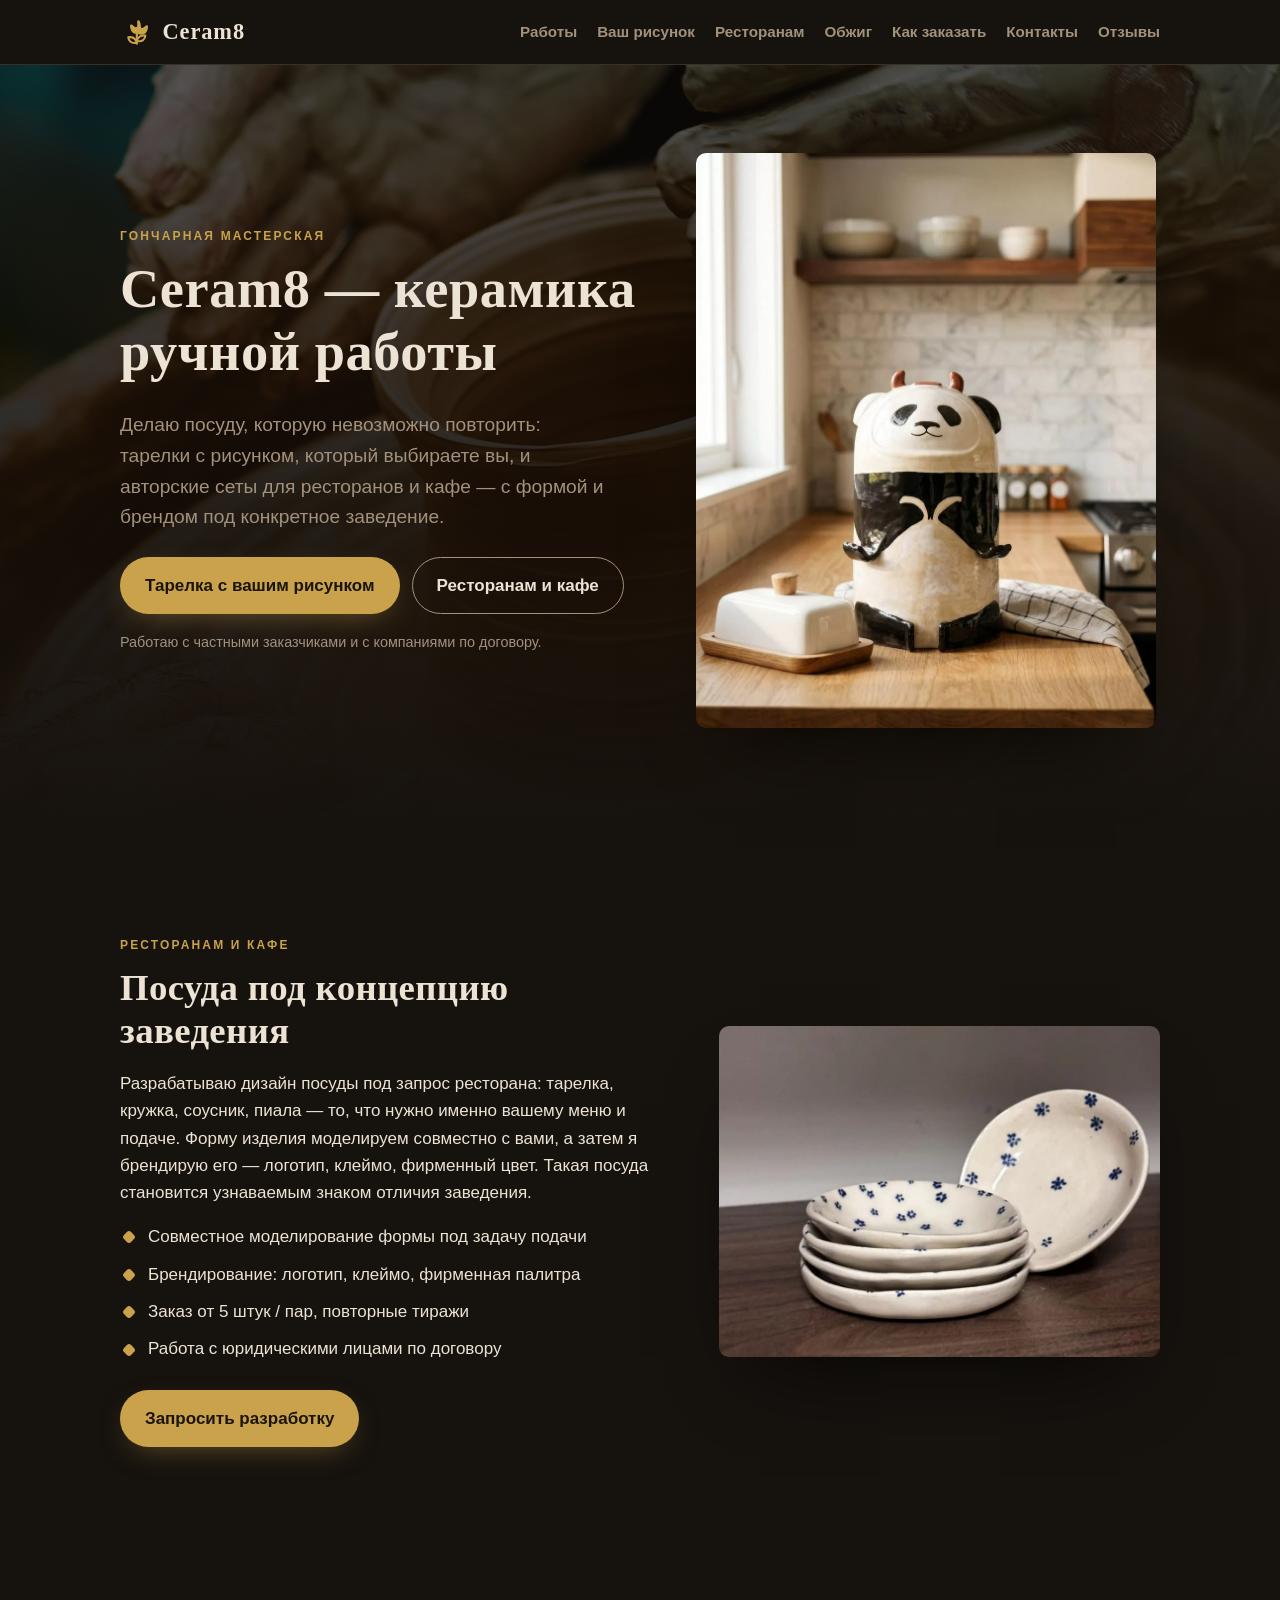
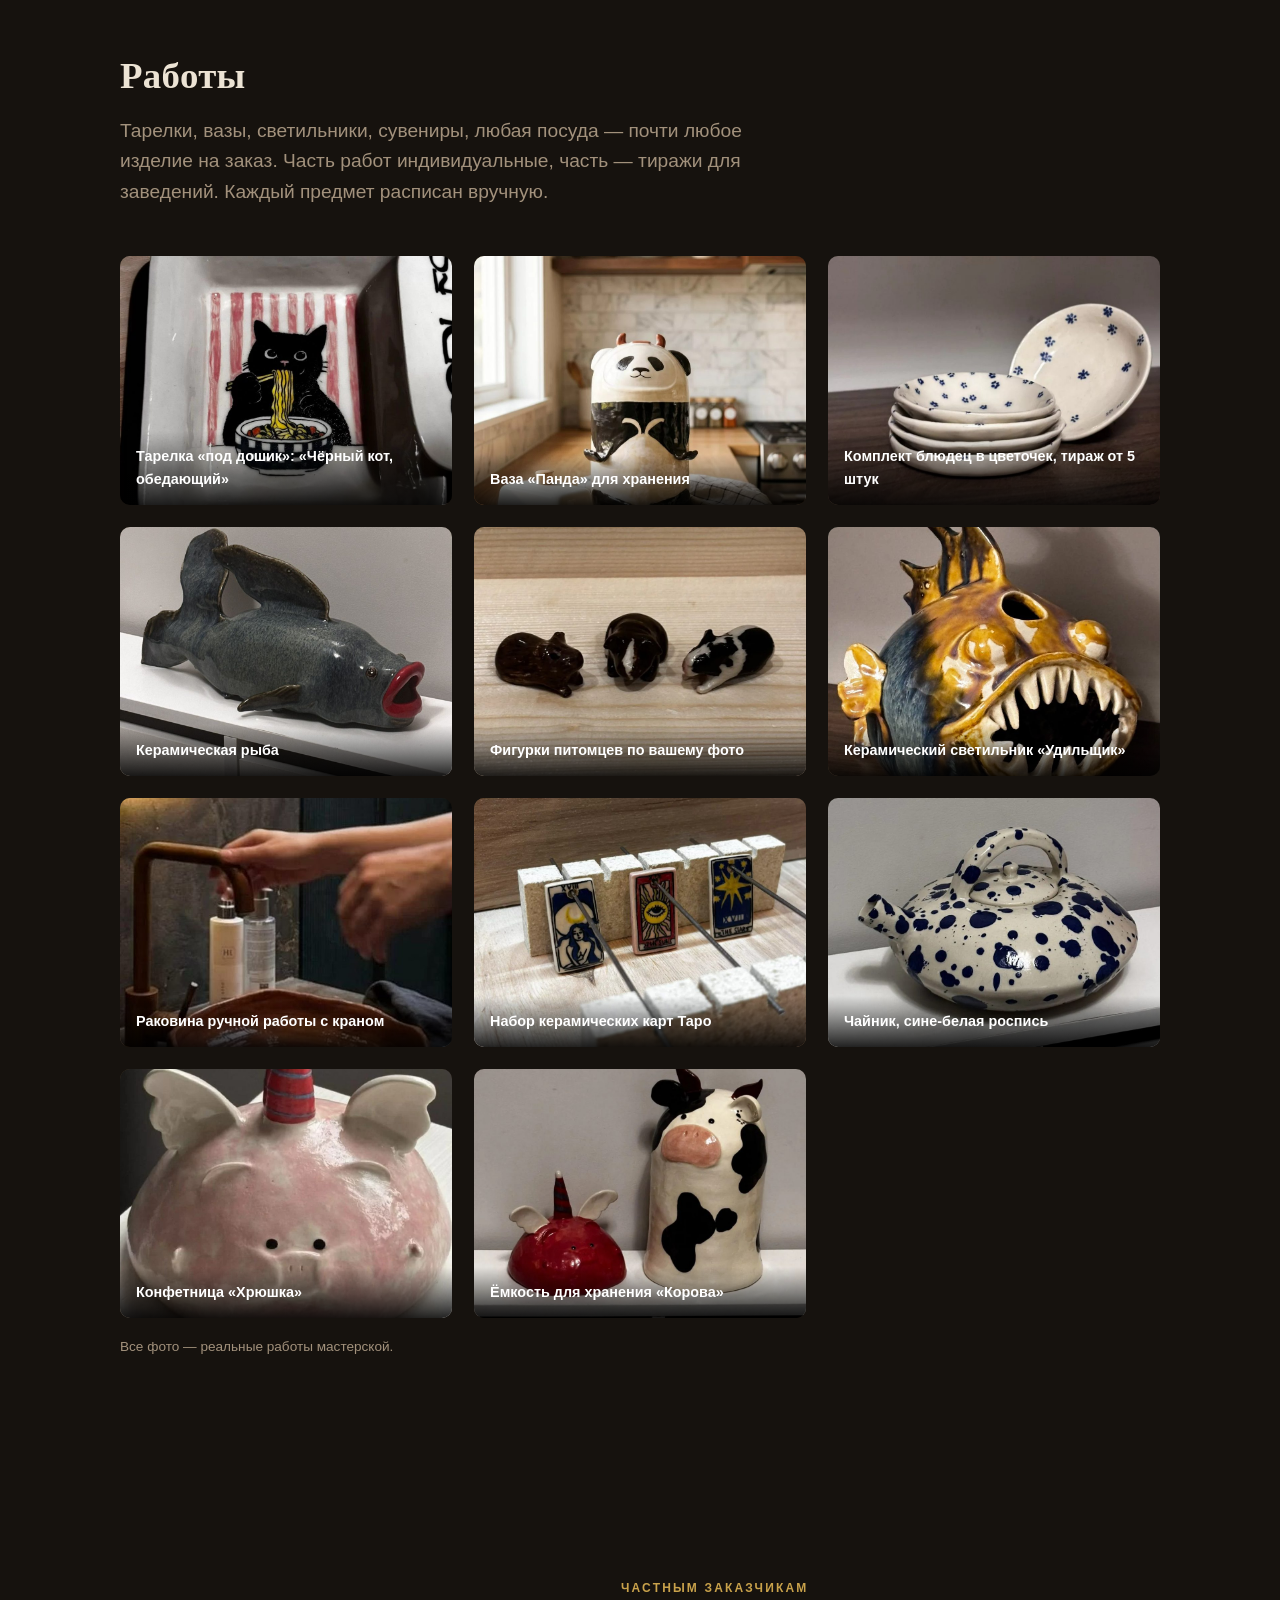
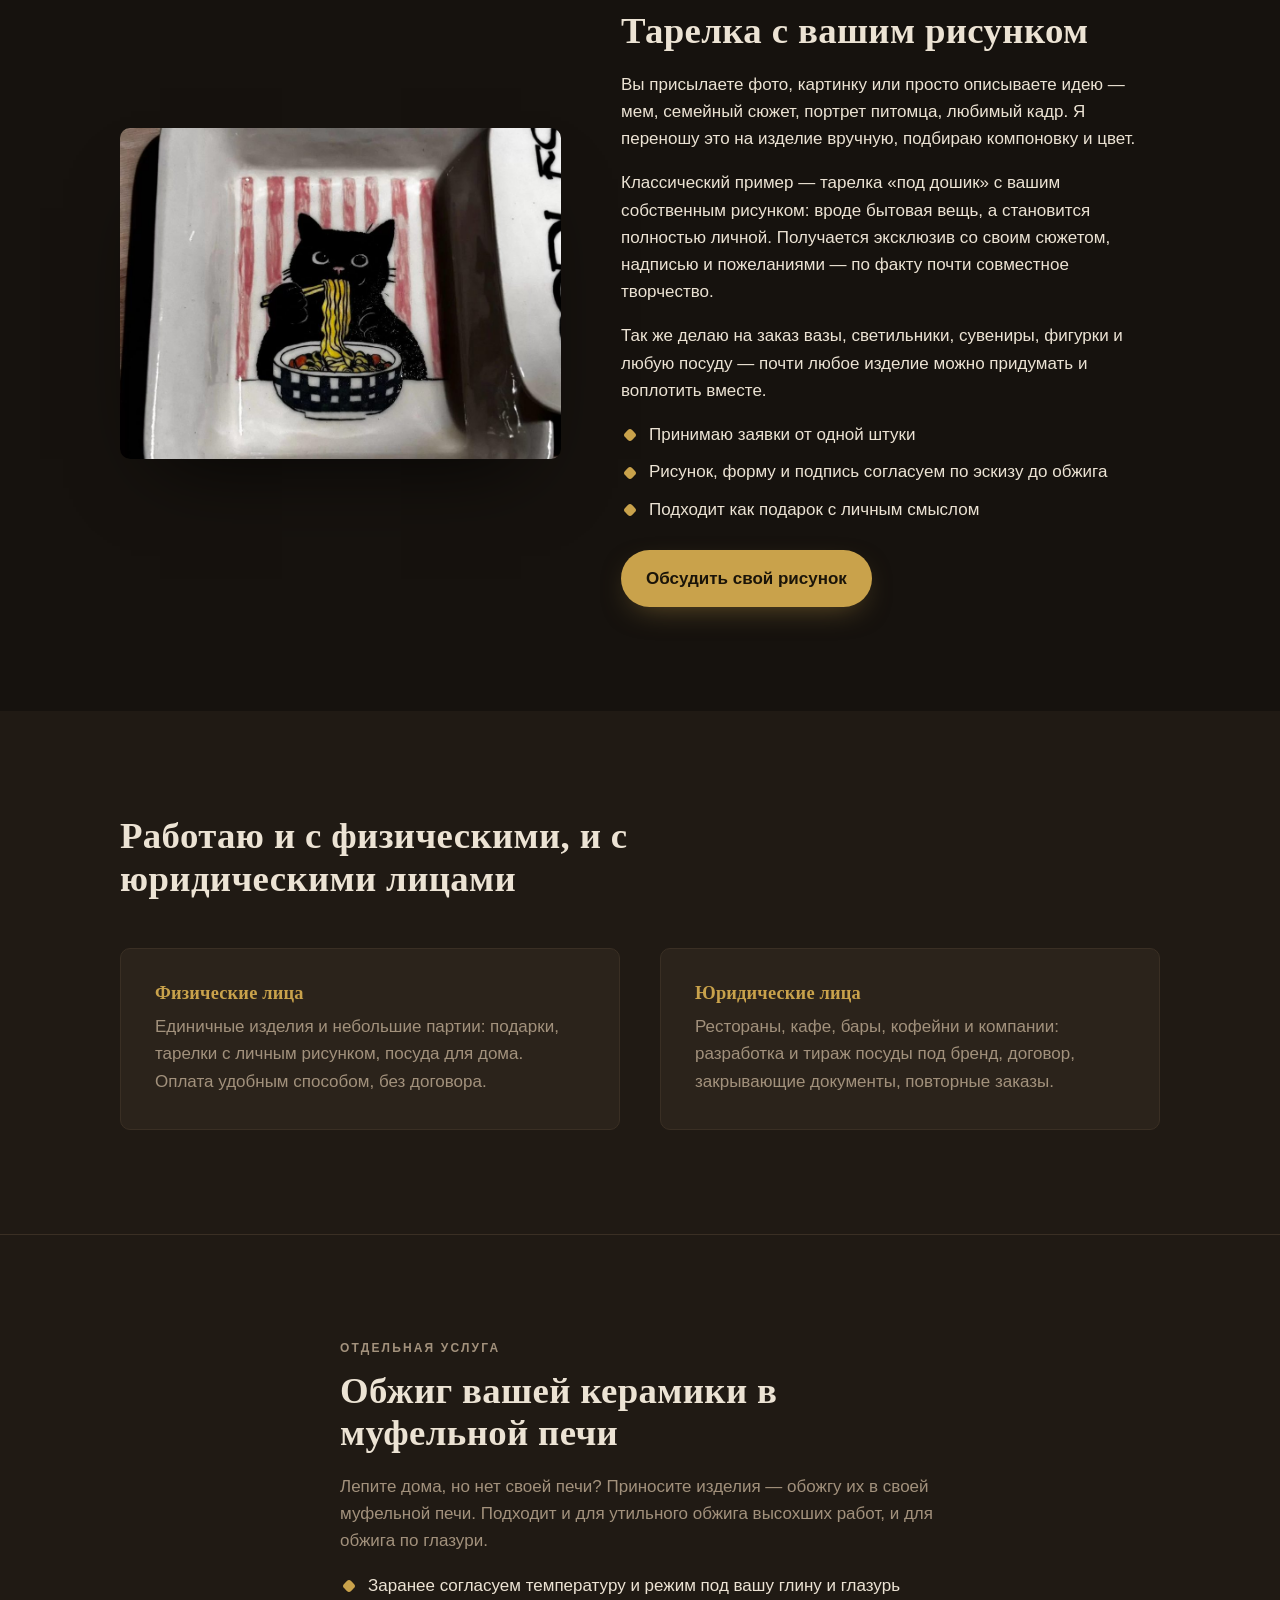
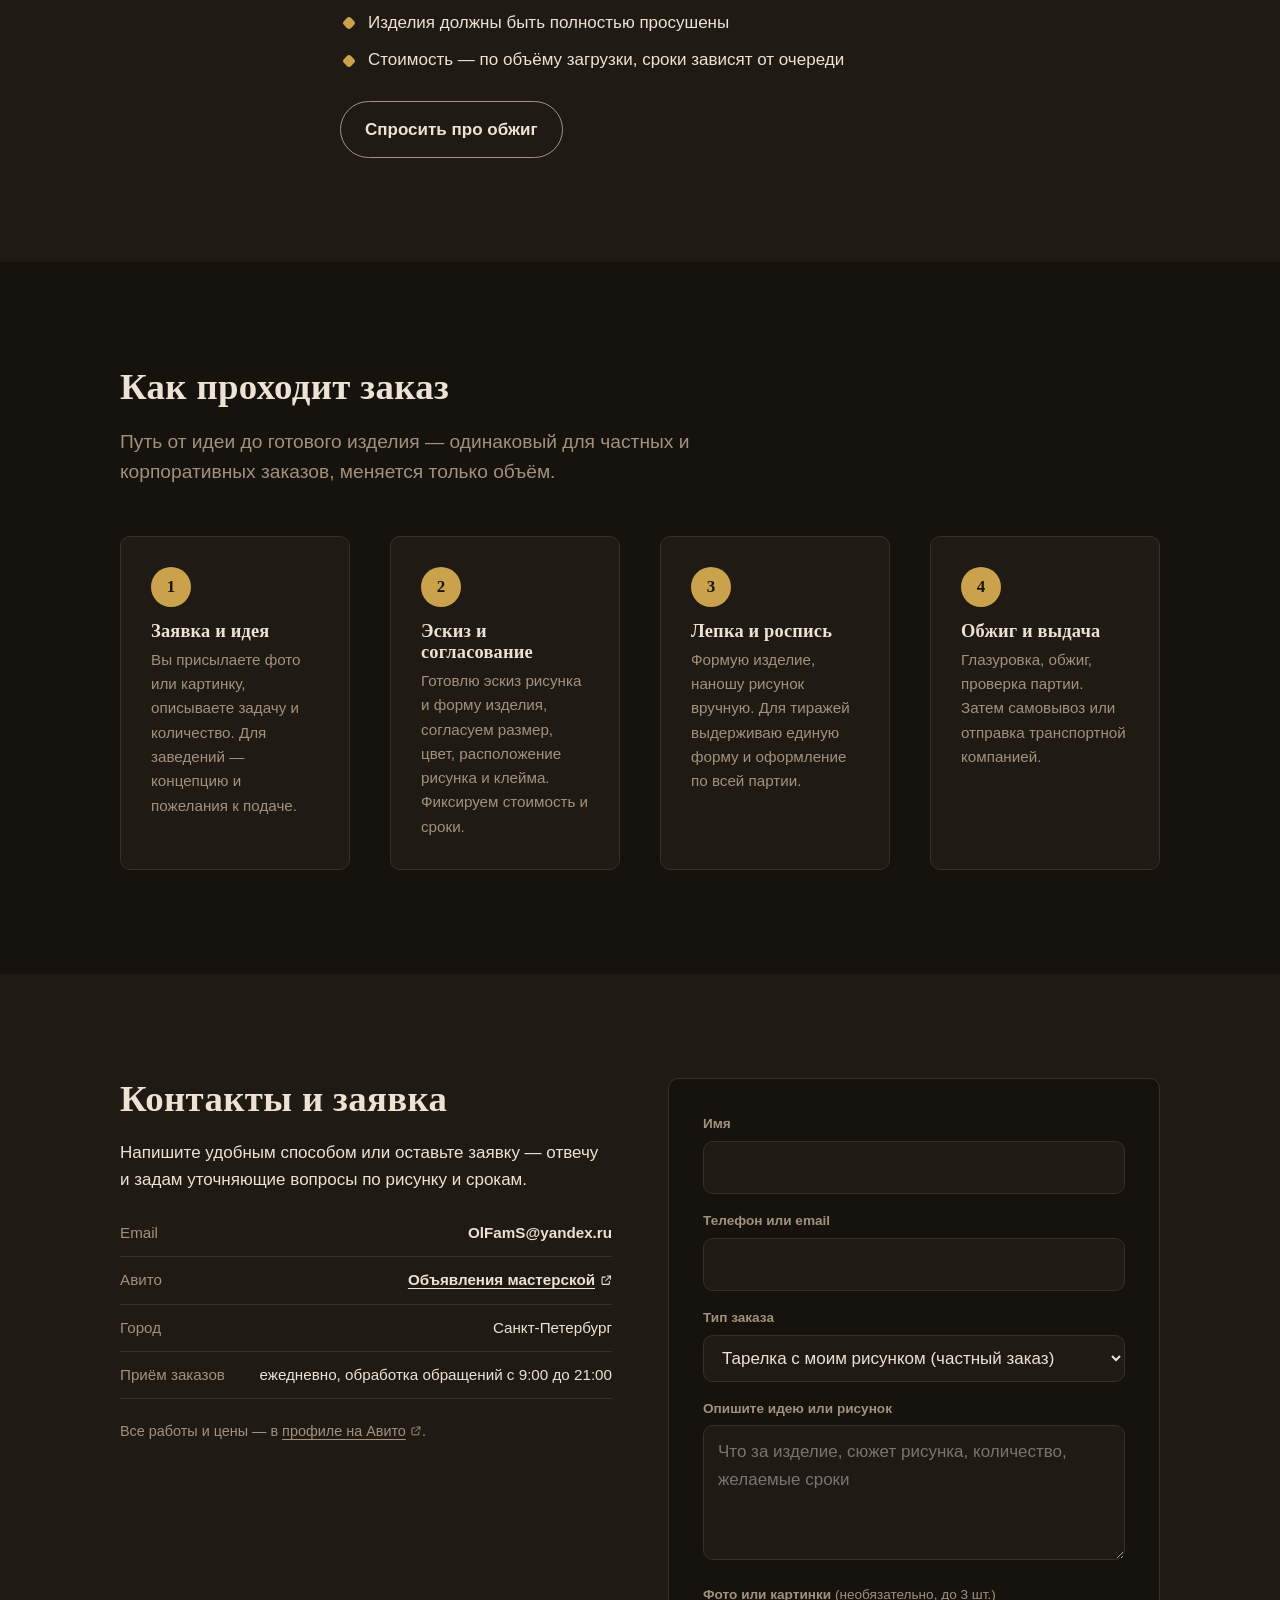
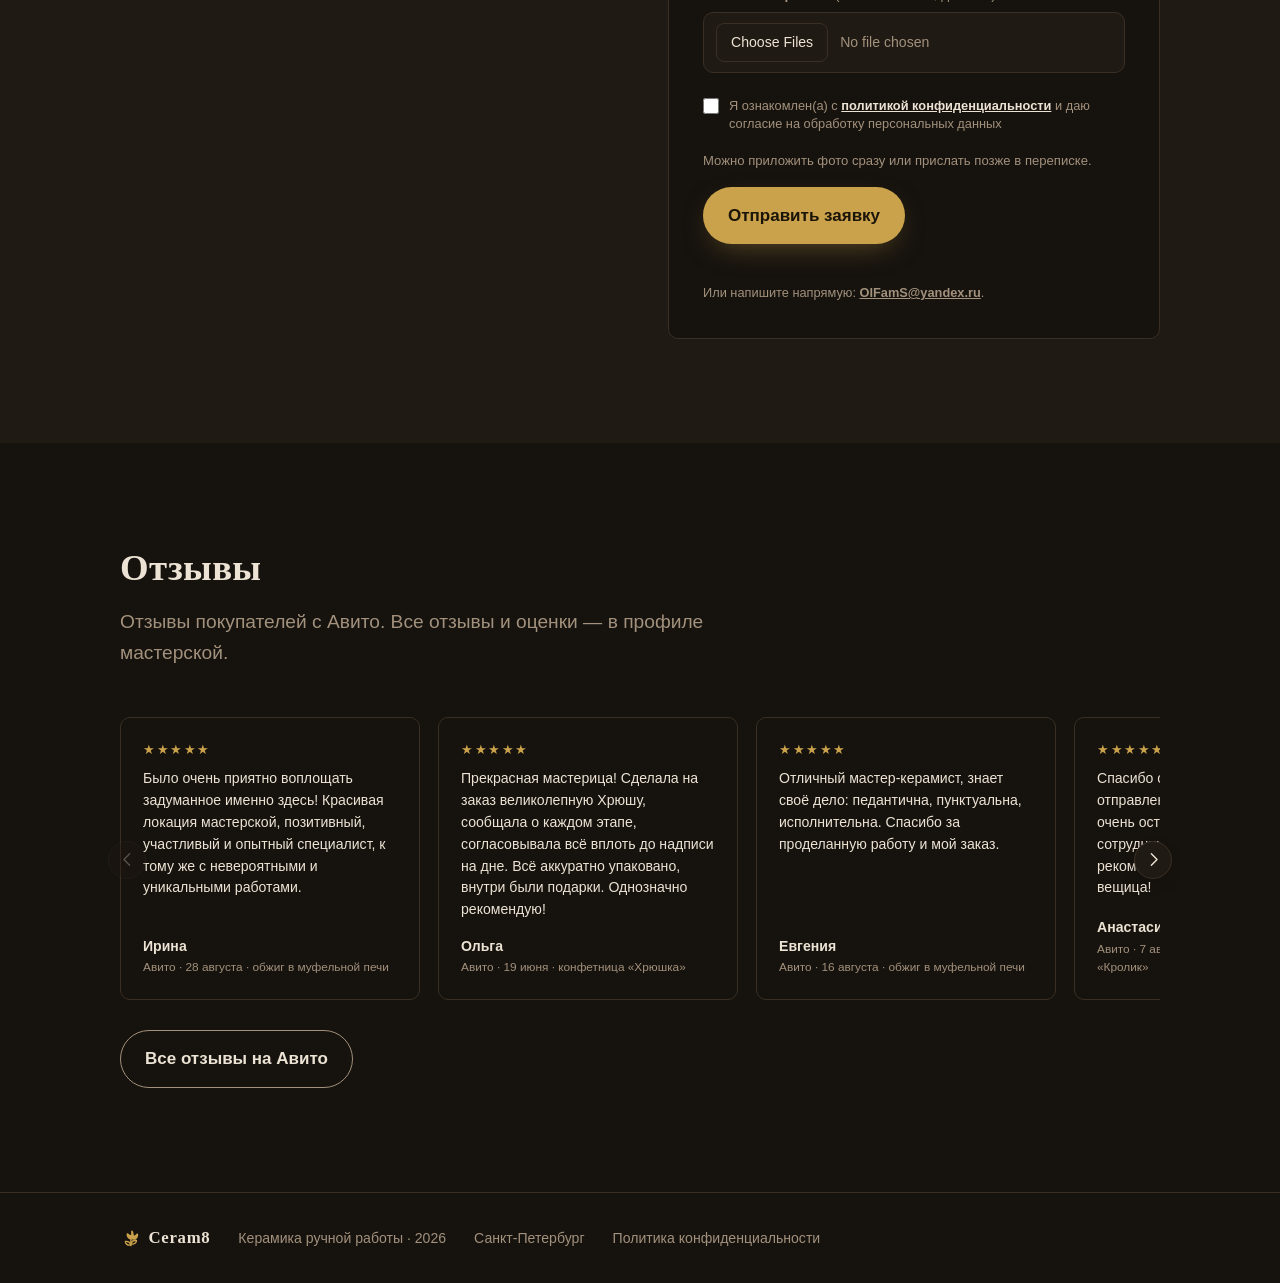
==== index.html @ cc74d4a6 "SEO: Open Graph, robots.txt, sitemap.xml, микроразметка LocalBusiness - index.html: og:*/twitter-тег" ====
<!doctype html>
<html lang="ru" data-design="3">
<head>
<meta charset="utf-8">
<meta name="viewport" content="width=device-width, initial-scale=1">
<title>Ceram8 — керамика ручной работы</title>
<meta name="description" content="Ceram8 — гончарная мастерская в Санкт-Петербурге. Тарелки с вашим рисунком для частных заказчиков и разработка посуды под бренд для ресторанов и кафе. Обжиг керамики в муфельной печи.">
<link rel="canonical" href="https://ceram8.ru/">

<meta property="og:type" content="website">
<meta property="og:site_name" content="Ceram8">
<meta property="og:locale" content="ru_RU">
<meta property="og:url" content="https://ceram8.ru/">
<meta property="og:title" content="Ceram8 — керамика ручной работы">
<meta property="og:description" content="Тарелки с вашим рисунком и посуда под бренд для ресторанов и кафе. Санкт-Петербург.">
<meta property="og:image" content="https://ceram8.ru/images/og.jpg">
<meta property="og:image:width" content="1200">
<meta property="og:image:height" content="630">
<meta property="og:image:alt" content="Ceram8 — керамика ручной работы">
<meta name="twitter:card" content="summary_large_image">

<link rel="icon" type="image/svg+xml" href="data:image/svg+xml,%3Csvg%20xmlns='http://www.w3.org/2000/svg'%20viewBox='0%200%2024%2024'%3E%3Cg%20fill='none'%20stroke='%23b26a3f'%20stroke-width='1.7'%20stroke-linecap='round'%20stroke-linejoin='round'%3E%3Cpath%20d='M12%2014.4c-3.1%200-5-3-4.4-6.6%201.7%201.9%202.8%202.7%204.4%202.7s2.7-.8%204.4-2.7c.6%203.6-1.3%206.6-4.4%206.6Z'/%3E%3Cpath%20d='M12%2010.5c-1-1.9-1-3.9%200-5.8%201%201.9%201%203.9%200%205.8Z'/%3E%3Cpath%20d='M12%2014.4V20'/%3E%3Cpath%20d='M12%2018.2c-1.9-2.3-4.6-2.9-7-1.5.3%202.7%202.9%204%205.3%203'/%3E%3Cpath%20d='M12%2017.2c1.9-2.3%204.6-2.9%207-1.5-.3%202.7-2.9%204-5.3%203'/%3E%3C/g%3E%3C/svg%3E">
<link rel="stylesheet" href="style.css">

<script type="application/ld+json">
{
  "@context": "https://schema.org",
  "@type": "LocalBusiness",
  "@id": "https://ceram8.ru/#business",
  "name": "Ceram8",
  "description": "Гончарная мастерская: тарелки с рисунком заказчика, разработка и брендирование посуды для ресторанов и кафе, обжиг керамики в муфельной печи.",
  "url": "https://ceram8.ru/",
  "image": "https://ceram8.ru/images/og.jpg",
  "email": "OlFamS@yandex.ru",
  "priceRange": "₽₽",
  "areaServed": "Санкт-Петербург",
  "address": {
    "@type": "PostalAddress",
    "addressLocality": "Санкт-Петербург",
    "addressCountry": "RU"
  },
  "sameAs": [
    "https://www.avito.ru/brands/23a82c1f3da20328be0f1d66113ceb50"
  ],
  "makesOffer": [
    { "@type": "Offer", "itemOffered": { "@type": "Service", "name": "Тарелка с вашим рисунком" } },
    { "@type": "Offer", "itemOffered": { "@type": "Service", "name": "Разработка и брендирование посуды для ресторанов и кафе" } },
    { "@type": "Offer", "itemOffered": { "@type": "Service", "name": "Обжиг керамики в муфельной печи" } }
  ]
}
</script>
</head>
<body>

<!-- ПЕРЕКЛЮЧАТЕЛЬ ДИЗАЙН-КОНЦЕПЦИЙ — скрыт (hidden), не удалён.
     Чтобы вернуть панель — уберите атрибут hidden у этого div. -->
<div class="switcher" role="group" aria-label="Выбор дизайна" hidden>
  <span class="switcher__label">Дизайн:</span>
  <button type="button" data-set-design="1" class="switcher__btn">Тёплый минимализм</button>
  <button type="button" data-set-design="2" class="switcher__btn">Журнальный</button>
  <button type="button" data-set-design="3" class="switcher__btn is-active">Тёмный премиум</button>
</div>

<header class="site-header">
  <div class="wrap site-header__inner">
    <a href="#top" class="logo">
      <svg class="logo__mark" viewBox="0 0 24 24" aria-hidden="true" focusable="false">
        <path fill="currentColor" d="M12 13.6c-2.9 0-4.8-2.5-4.8-5.9 0-1 1.2-1.3 1.9-.5.7.9 1.6 1.6 2.3 1.6.6 0 .9-.5.9-1.5V4.7c0-1 1.3-1.2 1.8-.3.5 1 .8 2.2.8 3.4 0 1 .3 1.5.9 1.5.7 0 1.6-.7 2.3-1.6.7-.8 1.9-.5 1.9.5 0 3.4-1.9 5.9-4.8 5.9z"/>
        <g fill="none" stroke="currentColor" stroke-width="1.5" stroke-linecap="round" stroke-linejoin="round">
          <path d="M12 13.6V20.5"/>
          <path d="M12 19.4c-1-2.5-3.4-3.9-6.1-3.5.1 2.7 2.5 4.5 5.2 4"/>
          <path d="M12 18.2c1-2.5 3.4-3.9 6.1-3.5-.1 2.7-2.5 4.5-5.2 4"/>
        </g>
      </svg>
      <span>Ceram8</span>
    </a>
    <button type="button" class="nav-toggle" aria-label="Меню" aria-expanded="false" aria-controls="site-nav">
      <span class="nav-toggle__bar"></span>
    </button>
    <nav class="nav" id="site-nav" aria-label="Основная навигация">
      <a href="#gallery">Работы</a>
      <a href="#custom">Ваш рисунок</a>
      <a href="#horeca">Ресторанам</a>
      <a href="#firing">Обжиг</a>
      <a href="#process">Как заказать</a>
      <a href="#contacts">Контакты</a>
      <a href="#reviews">Отзывы</a>
    </nav>
  </div>
</header>

<main id="top">

  <!-- ПЕРВЫЙ ЭКРАН -->
  <section class="hero">
    <div class="wrap hero__inner">
      <div class="hero__text">
        <p class="kicker">Гончарная мастерская</p>
        <h1>Ceram8 — керамика ручной работы</h1>
        <p class="lead">
          Делаю посуду, которую невозможно повторить: тарелки с рисунком, который выбираете вы,
          и авторские сеты для ресторанов и кафе — с формой и брендом под конкретное заведение.
        </p>
        <div class="hero__actions">
          <a href="#custom" class="btn btn--primary">Тарелка с вашим рисунком</a>
          <a href="#horeca" class="btn btn--ghost">Ресторанам и кафе</a>
        </div>
        <p class="hero__note">Работаю с частными заказчиками и с компаниями по договору.</p>
      </div>
      <div class="hero__media">
        <figure class="photo-frame photo-frame--hero" style="--img:url('images/panda.jpg')">
          <svg viewBox="0 0 220 220" class="photo-frame__ph" role="img" aria-label="Керамика ручной работы">
            <circle cx="110" cy="110" r="100" class="ware__rim"/>
            <circle cx="110" cy="110" r="68" class="ware__well"/>
            <path d="M78 118c12 18 52 18 64 0" class="ware__brush"/>
            <circle cx="110" cy="86" r="10" class="ware__dot"/>
          </svg>
        </figure>
      </div>
    </div>
  </section>

  <!-- ГАЛЕРЕЯ -->
  <section id="gallery" class="section gallery">
    <div class="wrap">
      <div class="section__head">
        <h2>Работы</h2>
        <p class="section__sub">Тарелки, вазы, светильники, сувениры, любая посуда — почти любое изделие на заказ. Часть работ индивидуальные, часть — тиражи для заведений. Каждый предмет расписан вручную.</p>
      </div>
      <div class="grid-gallery">
        <figure class="tile tile--a" style="--img:url('images/kot-ramen.jpg')"><figcaption>Тарелка «под дошик»: «Чёрный кот, обедающий»</figcaption></figure>
        <figure class="tile tile--b" style="--img:url('images/panda.jpg')"><figcaption>Ваза «Панда» для хранения</figcaption></figure>
        <figure class="tile tile--c" style="--img:url('images/bludca-nabor.jpg')"><figcaption>Комплект блюдец в цветочек, тираж от 5 штук</figcaption></figure>
        <figure class="tile tile--d" style="--img:url('images/ryba.jpg')"><figcaption>Керамическая рыба</figcaption></figure>
        <figure class="tile tile--e" style="--img:url('images/pitomcy.jpg')"><figcaption>Фигурки питомцев по вашему фото</figcaption></figure>
        <figure class="tile tile--k" style="--img:url('images/svetilnik.jpg')"><figcaption>Керамический светильник «Удильщик»</figcaption></figure>
        <figure class="tile tile--f" style="--img:url('images/rakovina.jpg')"><figcaption>Раковина ручной работы с краном</figcaption></figure>
        <figure class="tile tile--g" style="--img:url('images/taro.jpg')"><figcaption>Набор керамических карт Таро</figcaption></figure>
        <figure class="tile tile--h" style="--img:url('images/chaynik.jpg')"><figcaption>Чайник, сине-белая роспись</figcaption></figure>
        <figure class="tile tile--i" style="--img:url('images/hryushka.jpg')"><figcaption>Конфетница «Хрюшка»</figcaption></figure>
        <figure class="tile tile--j" style="--img:url('images/korova.jpg')"><figcaption>Ёмкость для хранения «Корова»</figcaption></figure>
      </div>
      <p class="gallery__hint">Все фото — реальные работы мастерской.</p>
    </div>
  </section>

  <!-- ТАРЕЛКА С ВАШИМ РИСУНКОМ (ФИЗЛИЦА) -->
  <section id="custom" class="section custom">
    <div class="wrap custom__inner">
      <div class="custom__media">
        <figure class="photo-frame" style="--img:url('images/kot-ramen.jpg')">
          <svg viewBox="0 0 220 220" class="photo-frame__ph" role="img" aria-label="Тарелка с рисунком заказчика">
            <circle cx="110" cy="110" r="100" class="ware__rim"/>
            <circle cx="110" cy="110" r="72" class="ware__well"/>
            <path d="M78 92l14 40 12-26 10 30 16-44" class="ware__brush"/>
            <path d="M74 138c16 14 56 14 72 0" class="ware__brush"/>
          </svg>
        </figure>
      </div>
      <div class="custom__text">
        <p class="kicker">Частным заказчикам</p>
        <h2>Тарелка с вашим рисунком</h2>
        <p>
          Вы присылаете фото, картинку или просто описываете идею — мем, семейный сюжет,
          портрет питомца, любимый кадр. Я переношу это на изделие вручную, подбираю компоновку и цвет.
        </p>
        <p>
          Классический пример — тарелка «под дошик» с вашим собственным рисунком:
          вроде бытовая вещь, а становится полностью личной. Получается эксклюзив со своим сюжетом,
          надписью и пожеланиями — по факту почти совместное творчество.
        </p>
        <p>
          Так же делаю на заказ вазы, светильники, сувениры, фигурки и любую посуду —
          почти любое изделие можно придумать и воплотить вместе.
        </p>
        <ul class="ticks">
          <li>Принимаю заявки от одной штуки</li>
          <li>Рисунок, форму и подпись согласуем по эскизу до обжига</li>
          <li>Подходит как подарок с личным смыслом</li>
        </ul>
        <a href="#contacts" class="btn btn--primary">Обсудить свой рисунок</a>
      </div>
    </div>
  </section>

  <!-- ДЛЯ РЕСТОРАНОВ И КАФЕ (B2B) -->
  <section id="horeca" class="section horeca">
    <div class="wrap horeca__inner">
      <div class="horeca__text">
        <p class="kicker">Ресторанам и кафе</p>
        <h2>Посуда под концепцию заведения</h2>
        <p>
          Разрабатываю дизайн посуды под запрос ресторана: тарелка, кружка, соусник, пиала —
          то, что нужно именно вашему меню и подаче. Форму изделия моделируем совместно с вами,
          а затем я брендирую его — логотип, клеймо, фирменный цвет. Такая посуда становится
          узнаваемым знаком отличия заведения.
        </p>
        <ul class="ticks">
          <li>Совместное моделирование формы под задачу подачи</li>
          <li>Брендирование: логотип, клеймо, фирменная палитра</li>
          <li>Заказ от 5 штук / пар, повторные тиражи</li>
          <li>Работа с юридическими лицами по договору</li>
        </ul>
        <a href="#contacts" class="btn btn--primary">Запросить разработку</a>
      </div>
      <div class="horeca__media">
        <figure class="photo-frame" style="--img:url('images/bludca-nabor.jpg')">
          <svg viewBox="0 0 260 200" class="photo-frame__ph" role="img" aria-label="Сет посуды">
            <circle cx="70" cy="110" r="60" class="ware__rim"/>
            <circle cx="70" cy="110" r="40" class="ware__well"/>
            <circle cx="176" cy="96" r="44" class="ware__rim"/>
            <circle cx="176" cy="96" r="28" class="ware__well"/>
            <path d="M150 150h72" class="ware__brush"/>
            <text x="176" y="102" class="ware__mark">C8</text>
          </svg>
        </figure>
      </div>
    </div>
  </section>

  <!-- ФИЗ И ЮР ЛИЦА -->
  <section class="section clients">
    <div class="wrap">
      <div class="section__head">
        <h2>Работаю и с физическими, и с юридическими лицами</h2>
      </div>
      <div class="clients__grid">
        <div class="clients__card">
          <h3>Физические лица</h3>
          <p>Единичные изделия и небольшие партии: подарки, тарелки с личным рисунком, посуда для дома. Оплата удобным способом, без договора.</p>
        </div>
        <div class="clients__card">
          <h3>Юридические лица</h3>
          <p>Рестораны, кафе, бары, кофейни и компании: разработка и тираж посуды под бренд, договор, закрывающие документы, повторные заказы.</p>
        </div>
      </div>
    </div>
  </section>

  <!-- УСЛУГА: ОБЖИГ В МУФЕЛЬНОЙ ПЕЧИ -->
  <section id="firing" class="section firing">
    <div class="wrap firing__inner">
      <div class="firing__text">
        <p class="kicker">Отдельная услуга</p>
        <h2>Обжиг вашей керамики в муфельной печи</h2>
        <p>
          Лепите дома, но нет своей печи? Приносите изделия — обожгу их в своей
          муфельной печи. Подходит и для утильного обжига высохших работ, и для
          обжига по глазури.
        </p>
        <ul class="ticks">
          <li>Заранее согласуем температуру и режим под вашу глину и глазурь</li>
          <li>Изделия должны быть полностью просушены</li>
          <li>Стоимость — по объёму загрузки, сроки зависят от очереди</li>
        </ul>
        <a href="#contacts" class="btn btn--ghost">Спросить про обжиг</a>
      </div>
    </div>
  </section>

  <!-- КАК ПРОХОДИТ ЗАКАЗ -->
  <section id="process" class="section process">
    <div class="wrap">
      <div class="section__head">
        <h2>Как проходит заказ</h2>
        <p class="section__sub">Путь от идеи до готового изделия — одинаковый для частных и корпоративных заказов, меняется только объём.</p>
      </div>
      <ol class="steps">
        <li class="step">
          <span class="step__num">1</span>
          <h3>Заявка и идея</h3>
          <p>Вы присылаете фото или картинку, описываете задачу и количество. Для заведений — концепцию и пожелания к подаче.</p>
        </li>
        <li class="step">
          <span class="step__num">2</span>
          <h3>Эскиз и согласование</h3>
          <p>Готовлю эскиз рисунка и форму изделия, согласуем размер, цвет, расположение рисунка и клейма. Фиксируем стоимость и сроки.</p>
        </li>
        <li class="step">
          <span class="step__num">3</span>
          <h3>Лепка и роспись</h3>
          <p>Формую изделие, наношу рисунок вручную. Для тиражей выдерживаю единую форму и оформление по всей партии.</p>
        </li>
        <li class="step">
          <span class="step__num">4</span>
          <h3>Обжиг и выдача</h3>
          <p>Глазуровка, обжиг, проверка партии. Затем самовывоз или отправка транспортной компанией.</p>
        </li>
      </ol>
    </div>
  </section>

  <!-- КОНТАКТЫ И ФОРМА -->
  <section id="contacts" class="section contacts">
    <div class="wrap contacts__inner">
      <div class="contacts__info">
        <h2>Контакты и заявка</h2>
        <p>Напишите удобным способом или оставьте заявку — отвечу и задам уточняющие вопросы по рисунку и срокам.</p>
        <ul class="contacts__list">
          <li><span>Email</span> <a href="mailto:OlFamS@yandex.ru">OlFamS@yandex.ru</a></li>
          <li><span>Авито</span> <a href="https://www.avito.ru/brands/23a82c1f3da20328be0f1d66113ceb50/all?sellerId=0406275f1c417eec04f9500fab9211e6" class="link-ext" target="_blank" rel="nofollow noopener">Объявления мастерской<svg class="link-ext__icon" width="14" height="14" viewBox="0 0 24 24" fill="none" stroke="currentColor" stroke-width="2" stroke-linecap="round" stroke-linejoin="round" aria-hidden="true"><path d="M14 4h6v6"/><path d="M20 4 11 13"/><path d="M18 14v5a1 1 0 0 1-1 1H5a1 1 0 0 1-1-1V7a1 1 0 0 1 1-1h5"/></svg></a></li>
          <li><span>Город</span> <span>Санкт-Петербург</span></li>
          <li><span>Приём заказов</span> <span>ежедневно, обработка обращений с 9:00 до 21:00</span></li>
        </ul>
        <p class="contacts__avito">
          Все работы и цены — в <a href="https://www.avito.ru/brands/23a82c1f3da20328be0f1d66113ceb50/all?sellerId=0406275f1c417eec04f9500fab9211e6" class="link-ext" target="_blank" rel="nofollow noopener">профиле на Авито<svg class="link-ext__icon" width="14" height="14" viewBox="0 0 24 24" fill="none" stroke="currentColor" stroke-width="2" stroke-linecap="round" stroke-linejoin="round" aria-hidden="true"><path d="M14 4h6v6"/><path d="M20 4 11 13"/><path d="M18 14v5a1 1 0 0 1-1 1H5a1 1 0 0 1-1-1V7a1 1 0 0 1 1-1h5"/></svg></a>.
        </p>
      </div>

      <form class="form" id="request-form" novalidate>
        <div class="field">
          <label for="f-name">Имя</label>
          <input type="text" id="f-name" name="name" autocomplete="name" required>
        </div>
        <div class="field">
          <label for="f-contact">Телефон или email</label>
          <input type="text" id="f-contact" name="contact" autocomplete="tel" required>
        </div>
        <div class="field">
          <label for="f-type">Тип заказа</label>
          <select id="f-type" name="type">
            <option>Тарелка с моим рисунком (частный заказ)</option>
            <option>Посуда для ресторана / кафе (тираж от 5)</option>
            <option>Другое / не определился</option>
          </select>
        </div>
        <div class="field">
          <label for="f-message">Опишите идею или рисунок</label>
          <textarea id="f-message" name="message" rows="4" placeholder="Что за изделие, сюжет рисунка, количество, желаемые сроки"></textarea>
        </div>
        <div class="field">
          <label for="f-files">Фото или картинки <span class="field__opt">(необязательно, до 3 шт.)</span></label>
          <input type="file" id="f-files" name="files" accept="image/jpeg,image/png,image/webp" multiple>
          <ul class="filelist" id="filelist" aria-live="polite"></ul>
        </div>
        <div class="field field--hp" aria-hidden="true">
          <label for="f-company">Не заполняйте это поле</label>
          <input type="text" id="f-company" name="company" tabindex="-1" autocomplete="off">
        </div>
        <label class="consent">
          <input type="checkbox" id="f-consent" name="consent" required>
          <span>Я ознакомлен(а) с <a href="privacy.html" target="_blank" rel="noopener">политикой конфиденциальности</a> и даю согласие на обработку персональных данных</span>
        </label>
        <p class="form__hint">Можно приложить фото сразу или прислать позже в переписке.</p>
        <button type="submit" class="btn btn--primary">Отправить заявку</button>
        <p class="form__status" id="form-status" role="status" aria-live="polite"></p>
        <p class="form__disclaimer">Или напишите напрямую: <a href="mailto:OlFamS@yandex.ru">OlFamS@yandex.ru</a>.</p>
      </form>
    </div>
  </section>

  <!-- ОТЗЫВЫ -->
  <section id="reviews" class="section reviews">
    <div class="wrap">
      <div class="section__head">
        <h2>Отзывы</h2>
        <p class="section__sub">Отзывы покупателей с Авито. Все отзывы и оценки — в профиле мастерской.</p>
      </div>
      <div class="reviews__carousel">
        <button type="button" class="reviews__nav reviews__nav--prev" aria-label="Прокрутить отзывы назад">
          <svg viewBox="0 0 24 24" aria-hidden="true"><path d="M15 4l-8 8 8 8" fill="none" stroke="currentColor" stroke-width="2" stroke-linecap="round" stroke-linejoin="round"/></svg>
        </button>
        <div class="reviews__grid" id="reviews-track">
          <figure class="review">
            <div class="review__stars" aria-label="Оценка 5 из 5">★★★★★</div>
            <blockquote>Было очень приятно воплощать задуманное именно здесь! Красивая локация мастерской, позитивный, участливый и опытный специалист, к тому же с невероятными и уникальными работами.</blockquote>
            <figcaption>
              <span class="review__author">Ирина</span>
              <span class="review__meta">Авито · 28 августа · обжиг в муфельной печи</span>
            </figcaption>
          </figure>
          <figure class="review">
            <div class="review__stars" aria-label="Оценка 5 из 5">★★★★★</div>
            <blockquote>Прекрасная мастерица! Сделала на заказ великолепную Хрюшу, сообщала о каждом этапе, согласовывала всё вплоть до надписи на дне. Всё аккуратно упаковано, внутри были подарки. Однозначно рекомендую!</blockquote>
            <figcaption>
              <span class="review__author">Ольга</span>
              <span class="review__meta">Авито · 19 июня · конфетница «Хрюшка»</span>
            </figcaption>
          </figure>
          <figure class="review">
            <div class="review__stars" aria-label="Оценка 5 из 5">★★★★★</div>
            <blockquote>Отличный мастер-керамист, знает своё дело: педантична, пунктуальна, исполнительна. Спасибо за проделанную работу и мой заказ.</blockquote>
            <figcaption>
              <span class="review__author">Евгения</span>
              <span class="review__meta">Авито · 16 августа · обжиг в муфельной печи</span>
            </figcaption>
          </figure>
          <figure class="review">
            <div class="review__stars" aria-label="Оценка 5 из 5">★★★★★</div>
            <blockquote>Спасибо огромное! Всё в срок отправлено, шикарно упаковано, очень осталась довольна сотрудничеством. Буду вас рекомендовать. Очень красивая вещица!</blockquote>
            <figcaption>
              <span class="review__author">Анастасия</span>
              <span class="review__meta">Авито · 7 августа · тарелка под доширак «Кролик»</span>
            </figcaption>
          </figure>
          <figure class="review">
            <div class="review__stars" aria-label="Оценка 5 из 5">★★★★★</div>
            <blockquote>Большое спасибо за тарелочку для Доширака — ребёнок от неё в восторге. Все пожелания по изготовлению исполнили.</blockquote>
            <figcaption>
              <span class="review__author">Алексей</span>
              <span class="review__meta">Авито · 22 июля · тарелочка под доширак</span>
            </figcaption>
          </figure>
          <figure class="review">
            <div class="review__stars" aria-label="Оценка 5 из 5">★★★★★</div>
            <blockquote>Спасибо большое мастеру за замечательное колечко. Заказ был отправлен оперативно. Продавца рекомендую!</blockquote>
            <figcaption>
              <span class="review__author">Елена Бахарева</span>
              <span class="review__meta">Авито · 21 августа · кольцо ручной работы</span>
            </figcaption>
          </figure>
          <figure class="review">
            <div class="review__stars" aria-label="Оценка 5 из 5">★★★★★</div>
            <blockquote>Заказала в подарок хрюшку-конфетницу. Во время изготовления продавец был на связи, рассказывал обо всех этапах. Хрюшка получилась чудесная — смотрю и радуюсь, думаю, именинник будет в восторге.</blockquote>
            <figcaption>
              <span class="review__author">Руна</span>
              <span class="review__meta">Авито · 1 августа · конфетница «Хрюшка»</span>
            </figcaption>
          </figure>
          <figure class="review">
            <div class="review__stars" aria-label="Оценка 5 из 5">★★★★★</div>
            <blockquote>Очень красивая ваза. Отправлено всё быстро, упаковано отлично. Рекомендую.</blockquote>
            <figcaption>
              <span class="review__author">Марина</span>
              <span class="review__meta">Авито · 13 июля · ваза, роспись H&amp;M</span>
            </figcaption>
          </figure>
          <figure class="review">
            <div class="review__stars" aria-label="Оценка 5 из 5">★★★★★</div>
            <blockquote>Тарелочка для дошика просто чудесная! Продавец быстро отправила, надёжно упаковала и вложила приятный подарочек. Однозначно рекомендую.</blockquote>
            <figcaption>
              <span class="review__author">Елена</span>
              <span class="review__meta">Авито · 2 августа · тарелочка под доширак</span>
            </figcaption>
          </figure>
          <figure class="review">
            <div class="review__stars" aria-label="Оценка 5 из 5">★★★★★</div>
            <blockquote>Очень вежливая и приятная девушка, творчески, но ответственно подошла к заказу! Тарелочка получилась шикарная, огромное спасибо.</blockquote>
            <figcaption>
              <span class="review__author">Анастасия</span>
              <span class="review__meta">Авито · 27 июня · тарелочка под доширак</span>
            </figcaption>
          </figure>
        </div>
        <button type="button" class="reviews__nav reviews__nav--next" aria-label="Прокрутить отзывы вперёд">
          <svg viewBox="0 0 24 24" aria-hidden="true"><path d="M9 4l8 8-8 8" fill="none" stroke="currentColor" stroke-width="2" stroke-linecap="round" stroke-linejoin="round"/></svg>
        </button>
      </div>
      <p class="reviews__hint" aria-hidden="true">Листайте вправо →</p>
      <a href="https://www.avito.ru/brands/23a82c1f3da20328be0f1d66113ceb50/all?sellerId=0406275f1c417eec04f9500fab9211e6" class="btn btn--ghost" target="_blank" rel="nofollow noopener">Все отзывы на Авито</a>
    </div>
  </section>

</main>

<footer class="site-footer">
  <div class="wrap site-footer__inner">
    <span class="logo logo--sm">
      <svg class="logo__mark" viewBox="0 0 24 24" aria-hidden="true" focusable="false">
        <path fill="currentColor" d="M12 13.6c-2.9 0-4.8-2.5-4.8-5.9 0-1 1.2-1.3 1.9-.5.7.9 1.6 1.6 2.3 1.6.6 0 .9-.5.9-1.5V4.7c0-1 1.3-1.2 1.8-.3.5 1 .8 2.2.8 3.4 0 1 .3 1.5.9 1.5.7 0 1.6-.7 2.3-1.6.7-.8 1.9-.5 1.9.5 0 3.4-1.9 5.9-4.8 5.9z"/>
        <g fill="none" stroke="currentColor" stroke-width="1.5" stroke-linecap="round" stroke-linejoin="round">
          <path d="M12 13.6V20.5"/>
          <path d="M12 19.4c-1-2.5-3.4-3.9-6.1-3.5.1 2.7 2.5 4.5 5.2 4"/>
          <path d="M12 18.2c1-2.5 3.4-3.9 6.1-3.5-.1 2.7-2.5 4.5-5.2 4"/>
        </g>
      </svg>
      <span>Ceram8</span>
    </span>
    <span>Керамика ручной работы · <span id="year"></span></span>
    <span>Санкт-Петербург</span>
    <a href="privacy.html">Политика конфиденциальности</a>
  </div>
</footer>

<dialog class="modal" id="thanks-modal">
  <div class="modal__box">
    <svg class="modal__icon" viewBox="0 0 48 48" aria-hidden="true">
      <circle cx="24" cy="24" r="21" fill="none" stroke="currentColor" stroke-width="2.4"/>
      <path d="M15 24.5l6.5 6.5L34 17" fill="none" stroke="currentColor" stroke-width="3" stroke-linecap="round" stroke-linejoin="round"/>
    </svg>
    <h2>Спасибо за обращение!</h2>
    <p>Мы свяжемся с вами в ближайшее время.</p>
    <button type="button" class="btn btn--primary" data-close-modal autofocus>Хорошо</button>
  </div>
</dialog>

<script src="script.js"></script>
</body>
</html>
---- style.css ----
/* ==========================================================================
   Ceram8 — одностраничный лендинг
   Три дизайн-концепции переключаются атрибутом <html data-design="1|2|3">
   1 — тёплый минимализм · 2 — журнальный · 3 — тёмный премиум
   ========================================================================== */

*, *::before, *::after { box-sizing: border-box; }

:root {
  --wrap: 1120px;
  --gap: clamp(16px, 4vw, 40px);
  --section-y: clamp(48px, 9vw, 104px);

  /* значения ниже переопределяются в блоках [data-design=...] */
  --bg: #f4ede4;
  --surface: #fbf7f1;
  --surface-2: #f0e6d8;
  --text: #3a2f28;
  --muted: #7a6a5d;
  --accent: #b0673d;
  --accent-ink: #fff;
  --line: #e2d6c6;
  --radius: 14px;
  --font-body: -apple-system, BlinkMacSystemFont, "Segoe UI", Roboto, "Helvetica Neue", Arial, sans-serif;
  --font-head: Georgia, "Times New Roman", "PT Serif", serif;
  --h1: clamp(2rem, 6vw, 3.4rem);
  --h2: clamp(1.5rem, 4vw, 2.3rem);
  --lead: clamp(1rem, 2.4vw, 1.2rem);
  --head-weight: 600;
  --head-spacing: 0;
  --head-transform: none;
  --tile-radius: 14px;
}

html { scroll-behavior: smooth; scroll-padding-top: 76px; }

body {
  margin: 0;
  background: var(--bg);
  color: var(--text);
  font-family: var(--font-body);
  font-size: 17px;
  line-height: 1.6;
  -webkit-font-smoothing: antialiased;
}

img { max-width: 100%; display: block; }
a { color: inherit; }

h1, h2, h3 {
  font-family: var(--font-head);
  font-weight: var(--head-weight);
  letter-spacing: var(--head-spacing);
  text-transform: var(--head-transform);
  line-height: 1.15;
  margin: 0 0 .5em;
}
h1 { font-size: var(--h1); }
h2 { font-size: var(--h2); }
h3 { font-size: 1.15rem; }
p { margin: 0 0 1em; }

.wrap {
  width: 100%;
  max-width: var(--wrap);
  margin: 0 auto;
  padding: 0 var(--gap);
}

.kicker {
  text-transform: uppercase;
  letter-spacing: .18em;
  font-size: .75rem;
  font-weight: 700;
  color: var(--accent);
  margin: 0 0 1em;
}

.section { padding: var(--section-y) 0; }
.section__head { max-width: 640px; margin-bottom: clamp(24px, 5vw, 48px); }
.section__sub { color: var(--muted); font-size: var(--lead); }

/* ---------- Кнопки ---------- */
.btn {
  display: inline-block;
  padding: 14px 24px;
  border-radius: 999px;
  font: inherit;
  font-weight: 600;
  text-decoration: none;
  border: 1.5px solid transparent;
  cursor: pointer;
  transition: transform .15s ease, background-color .15s ease, color .15s ease;
}
.btn--primary { background: var(--accent); color: var(--accent-ink); }
.btn--primary:hover { transform: translateY(-2px); }
.btn--ghost { border-color: var(--line); color: var(--text); background: transparent; }
.btn--ghost:hover { border-color: var(--accent); color: var(--accent); }

/* ---------- Переключатель концепций (временный, для выбора дизайна) ---------- */
.switcher[hidden] { display: none; }
.switcher {
  position: relative;
  z-index: 100;
  display: flex;
  flex-wrap: wrap;
  align-items: center;
  gap: 8px;
  padding: 10px var(--gap);
  background: #1e1a17;
  color: #f4ede4;
  font-size: .82rem;
}
.switcher__label { opacity: .7; margin-right: 4px; }
.switcher__btn {
  font: inherit;
  padding: 7px 14px;
  border-radius: 999px;
  border: 1px solid rgba(255,255,255,.25);
  background: transparent;
  color: inherit;
  cursor: pointer;
}
.switcher__btn.is-active { background: #f4ede4; color: #1e1a17; border-color: #f4ede4; }

/* ---------- Шапка ---------- */
.site-header {
  position: sticky;
  top: 0;
  z-index: 90;
  background: var(--header-bg, var(--bg));
  border-bottom: 1px solid var(--line);
}
.site-header__inner {
  position: relative;
  display: flex;
  align-items: center;
  justify-content: space-between;
  gap: 16px;
  min-height: 64px;
}

/* ---------- Кнопка-гамбургер (моб.) ---------- */
.nav-toggle {
  display: inline-flex;
  align-items: center;
  justify-content: center;
  width: 44px;
  height: 44px;
  margin-right: -10px;
  padding: 0;
  border: 0;
  background: transparent;
  color: var(--text);
  cursor: pointer;
}
.nav-toggle__bar,
.nav-toggle__bar::before,
.nav-toggle__bar::after {
  content: "";
  display: block;
  width: 22px;
  height: 2px;
  background: currentColor;
  transition: transform .2s ease, top .2s ease, background .1s ease;
}
.nav-toggle__bar { position: relative; }
.nav-toggle__bar::before { position: absolute; left: 0; top: -6px; }
.nav-toggle__bar::after  { position: absolute; left: 0; top: 6px; }
.site-header.is-open .nav-toggle__bar { background: transparent; }
.site-header.is-open .nav-toggle__bar::before { top: 0; transform: rotate(45deg); }
.site-header.is-open .nav-toggle__bar::after  { top: 0; transform: rotate(-45deg); }
.logo {
  display: inline-flex;
  align-items: center;
  gap: .4em;
  font-family: var(--font-head);
  font-weight: 700;
  font-size: 1.4rem;
  letter-spacing: .04em;
  text-decoration: none;
}
.logo__mark {
  flex: none;
  width: 1.5em;
  height: 1.5em;
  color: var(--accent);
}
.logo--sm .logo__mark { width: 1.3em; height: 1.3em; }
.nav { display: none; gap: 20px; font-size: .95rem; }
.nav a { text-decoration: none; color: var(--muted); font-weight: 600; }
.nav a:hover { color: var(--accent); }

/* ---------- Первый экран ---------- */
.hero { padding: clamp(40px, 8vw, 88px) 0 var(--section-y); }
.hero__inner { display: grid; gap: clamp(28px, 6vw, 56px); align-items: center; }
.lead { font-size: var(--lead); color: var(--muted); max-width: 46ch; }
.hero__actions { display: flex; flex-wrap: wrap; gap: 12px; margin: 1.4em 0 1em; }
.hero__note { font-size: .9rem; color: var(--muted); margin: 0; }

.hero__media { display: flex; justify-content: center; width: 100%; }
.ware {
  flex: none;
  align-self: center;
  width: min(88vw, 420px);
  aspect-ratio: 1 / 1;
  background: var(--surface);
  border-radius: 50%;
  padding: 6%;
  box-shadow: 0 30px 60px -30px rgba(58,47,40,.45);
}
.ware--set { aspect-ratio: 13 / 10; border-radius: var(--radius); }
.ware svg { display: block; width: 100%; height: auto; aspect-ratio: 1 / 1; overflow: visible; }
.ware--set svg { aspect-ratio: 13 / 10; }
.ware__rim { fill: var(--surface-2); stroke: var(--line); stroke-width: 2; }
.ware__well { fill: var(--surface); stroke: var(--line); stroke-width: 1.5; }
.ware__brush { fill: none; stroke: var(--accent); stroke-width: 6; stroke-linecap: round; stroke-linejoin: round; }
.ware__dot { fill: var(--accent); }
.ware__mark { fill: var(--accent); font-family: var(--font-head); font-size: 22px; text-anchor: middle; font-weight: 700; }

/* ---------- Фото-рамка в блоках «Ваш рисунок» и «Ресторанам» ----------
   Показывает фото из --img; пока фото нет — виден рисованный плейсхолдер. */
.photo-frame {
  position: relative;
  width: 100%;
  max-width: 480px;
  margin: 0 auto;
  aspect-ratio: 4 / 3;
  border-radius: var(--radius);
  overflow: hidden;
  background: var(--surface);
  box-shadow: 0 30px 60px -30px rgba(58,47,40,.4);
}
.photo-frame--wide { aspect-ratio: 13 / 10; }
.photo-frame--hero { max-width: 460px; aspect-ratio: 4 / 5; }
.photo-frame__ph {
  position: absolute;
  inset: 0;
  width: 70%;
  height: 70%;
  margin: auto;
  overflow: visible;
}
.photo-frame::after {
  content: "";
  position: absolute;
  inset: 0;
  background-image: var(--img, none);
  background-size: cover;
  background-position: center;
}

/* ---------- Галерея ---------- */
.grid-gallery {
  display: grid;
  grid-template-columns: 1fr;
  grid-auto-flow: dense;
  gap: clamp(12px, 2.4vw, 22px);
}
.tile {
  position: relative;
  aspect-ratio: 4 / 3;
  border-radius: var(--tile-radius);
  margin: 0;
  overflow: hidden;
  display: flex;
  align-items: flex-end;
  color: #fff;
  background-image: var(--img, none);
  background-size: cover;
  background-position: center;
}
/* второй слой — глиняный градиент-плейсхолдер, виден пока нет фото
   (добавьте на <figure> атрибут style="--img:url('images/1.jpg')") */
.tile::before {
  content: "";
  position: absolute;
  inset: 0;
  z-index: -1;
}
.tile figcaption {
  position: relative;
  z-index: 1;
  padding: 14px 16px;
  font-size: .9rem;
  font-weight: 600;
  background: linear-gradient(to top, rgba(30,22,16,.72), rgba(30,22,16,0));
  width: 100%;
}
.tile--a::before { background: linear-gradient(135deg,#c98a5b,#8a4f30); }
.tile--b::before { background: linear-gradient(135deg,#e0b487,#b06a3f); }
.tile--c::before { background: linear-gradient(135deg,#9a7c66,#5c463a); }
.tile--d::before { background: linear-gradient(135deg,#d8c3a5,#9c7b53); }
.tile--e::before { background: linear-gradient(135deg,#caa17a,#7d5236); }
.tile--f::before { background: linear-gradient(135deg,#b9a186,#6d5544); }
.tile--g::before { background: linear-gradient(135deg,#dcae83,#a85f38); }
.tile--h::before { background: linear-gradient(135deg,#8f6f57,#4d3a2e); }
.tile--i::before { background: linear-gradient(135deg,#d9bb95,#a06a44); }
.tile--j::before { background: linear-gradient(135deg,#a78a6d,#574332); }
.tile--k::before { background: linear-gradient(135deg,#5c7d84,#2c3f3e); }
.gallery__hint { margin-top: 18px; font-size: .85rem; color: var(--muted); }
code { background: var(--surface-2); padding: 2px 6px; border-radius: 6px; font-size: .85em; }

/* ---------- Блоки с картинкой сбоку ---------- */
.custom__inner, .horeca__inner {
  display: grid;
  gap: clamp(28px, 6vw, 60px);
  align-items: center;
}

/* ---------- Услуга «Обжиг» ---------- */
.firing { background: var(--surface); }
.firing__text { max-width: 640px; }

/* ---------- Отзывы (карусель) ---------- */
.reviews__carousel { position: relative; }
.reviews__grid {
  display: flex;
  gap: clamp(12px, 2vw, 18px);
  overflow-x: auto;
  scroll-snap-type: x mandatory;
  -webkit-overflow-scrolling: touch;
  overscroll-behavior-x: contain;
  margin-bottom: clamp(18px, 3vw, 28px);
  padding-bottom: 2px;
  scrollbar-width: none;
}
.reviews__grid::-webkit-scrollbar { display: none; }
.review {
  margin: 0;
  flex: 0 0 min(82vw, 300px);
  scroll-snap-align: start;
  display: flex;
  flex-direction: column;
  gap: 8px;
  background: var(--surface);
  border: 1px solid var(--line);
  border-radius: var(--radius);
  padding: clamp(16px, 3vw, 22px);
}
.review__stars { color: var(--accent); letter-spacing: 1.5px; font-size: .8rem; }
.review blockquote { margin: 0; font-size: .88rem; line-height: 1.55; }
.review figcaption { display: flex; flex-direction: column; gap: 1px; margin-top: auto; padding-top: 6px; }
.review__author { font-weight: 700; font-size: .88rem; }
.review__meta { font-size: .74rem; color: var(--muted); }

/* стрелки листания: аккуратные круглые кнопки, только шире 700px с мышью */
.reviews__nav {
  position: absolute;
  top: 50%;
  transform: translateY(-50%);
  z-index: 2;
  display: none;
  align-items: center;
  justify-content: center;
  width: 38px;
  height: 38px;
  padding: 0;
  border-radius: 50%;
  border: 1px solid var(--line);
  background: var(--surface);
  color: var(--text);
  cursor: pointer;
  box-shadow: 0 6px 18px -8px rgba(0,0,0,.35);
  transition: color .15s ease, border-color .15s ease;
}
.reviews__nav svg { display: block; width: 17px; height: 17px; }
.reviews__nav--prev { left: -12px; }
.reviews__nav--next { right: -12px; }
.reviews__nav:hover { color: var(--accent); border-color: var(--accent); }
.reviews__nav:disabled { opacity: .3; cursor: default; box-shadow: none; }
/* подсказка для тач-устройств (там, где стрелок нет) */
.reviews__hint {
  margin: 4px 0 14px;
  font-size: .8rem;
  color: var(--muted);
}
@media (min-width: 700px) and (pointer: fine) {
  .reviews__nav { display: flex; }
  .reviews__hint { display: none; }
}
.ticks { list-style: none; padding: 0; margin: 0 0 1.6em; }
.ticks li { position: relative; padding-left: 28px; margin-bottom: .6em; }
.ticks li::before {
  content: "";
  position: absolute;
  left: 4px; top: .55em;
  width: 10px; height: 10px;
  background: var(--accent);
  border-radius: 3px;
  transform: rotate(45deg);
}
.ware--plate { background: var(--surface); }

/* ---------- Физ / юр лица ---------- */
.clients { background: var(--surface); }
.clients__grid { display: grid; gap: var(--gap); }
.clients__card {
  background: var(--bg);
  border: 1px solid var(--line);
  border-radius: var(--radius);
  padding: clamp(22px, 4vw, 34px);
}
.clients__card h3 { color: var(--accent); }
.clients__card p { margin: 0; color: var(--muted); }

/* ---------- Услуга: обжиг ---------- */
.firing { border-top: 1px solid var(--line); }
.firing__inner { max-width: 680px; }
.firing__text p { color: var(--muted); }

/* ---------- Шаги заказа ---------- */
.steps {
  list-style: none;
  padding: 0;
  margin: 0;
  display: grid;
  gap: var(--gap);
  counter-reset: step;
}
.step {
  background: var(--surface);
  border: 1px solid var(--line);
  border-radius: var(--radius);
  padding: clamp(20px, 4vw, 30px);
}
.step__num {
  display: inline-flex;
  align-items: center;
  justify-content: center;
  width: 40px; height: 40px;
  border-radius: 50%;
  background: var(--accent);
  color: var(--accent-ink);
  font-family: var(--font-head);
  font-weight: 700;
  margin-bottom: 14px;
}
.step h3 { margin-bottom: .3em; }
.step p { margin: 0; color: var(--muted); font-size: .95rem; }

/* ---------- Контакты и форма ---------- */
.contacts { background: var(--surface); }
.contacts__inner { display: grid; gap: clamp(28px, 6vw, 56px); }
.contacts__list { list-style: none; padding: 0; margin: 0 0 1.2em; }
.contacts__list li {
  display: flex;
  justify-content: space-between;
  gap: 16px;
  padding: 11px 0;
  border-bottom: 1px solid var(--line);
  font-size: .95rem;
}
.contacts__list span:first-child { color: var(--muted); }
.contacts__list a { text-decoration: none; font-weight: 600; }
.contacts__avito { font-size: .9rem; color: var(--muted); }

/* внешние ссылки — подчёркивание + иконка «открыть в новой вкладке» */
.link-ext {
  text-decoration: underline;
  text-underline-offset: 3px;
  text-decoration-thickness: 1px;
}
.contacts__list a.link-ext { color: var(--text); text-decoration: underline; }
.link-ext:hover { color: var(--accent); }
.link-ext__icon {
  display: inline-block;
  width: .82em;
  height: .82em;
  margin-left: .3em;
  vertical-align: -.08em;
  flex: none;
}

.form {
  background: var(--bg);
  border: 1px solid var(--line);
  border-radius: var(--radius);
  padding: clamp(22px, 4vw, 34px);
}
.field { margin-bottom: 16px; }
.field label { display: block; font-size: .85rem; font-weight: 600; margin-bottom: 6px; color: var(--muted); }
.field input, .field select, .field textarea {
  width: 100%;
  font: inherit;
  padding: 12px 14px;
  border: 1.5px solid var(--line);
  border-radius: 10px;
  background: var(--surface);
  color: var(--text);
}
.field input:focus, .field select:focus, .field textarea:focus {
  outline: none;
  border-color: var(--accent);
}
.field textarea { resize: vertical; }
.form__hint { font-size: .82rem; color: var(--muted); margin: 0 0 16px; }
.form__status { font-size: .9rem; font-weight: 600; color: var(--accent); min-height: 1.2em; margin: 12px 0 0; }
.form__status--err { color: #c0392b; }
.form__disclaimer { font-size: .8rem; color: var(--muted); margin: 10px 0 0; }
.form__disclaimer a { font-weight: 600; }
.field--hp { position: absolute; left: -9999px; width: 1px; height: 1px; overflow: hidden; }
.btn[aria-busy="true"] { opacity: .6; pointer-events: none; }

/* согласие на обработку ПДн */
.consent {
  display: flex;
  align-items: flex-start;
  gap: 10px;
  margin: 0 0 16px;
  font-size: .8rem;
  line-height: 1.45;
  color: var(--muted);
  cursor: pointer;
}
.consent input {
  flex: none;
  width: 16px;
  height: 16px;
  margin: 1px 0 0;
  accent-color: var(--accent);
}
.consent a { color: var(--text); font-weight: 600; }

/* загрузка фото */
.field__opt { font-weight: 400; color: var(--muted); }
.field input[type="file"] {
  padding: 10px 12px;
  font-size: .88rem;
  color: var(--muted);
}
.field input[type="file"]::file-selector-button {
  font: inherit;
  margin-right: 12px;
  padding: 7px 14px;
  border: 1px solid var(--line);
  border-radius: 8px;
  background: var(--surface);
  color: var(--text);
  cursor: pointer;
}
.filelist { list-style: none; padding: 0; margin: 8px 0 0; display: flex; flex-direction: column; gap: 4px; }
.filelist li { display: flex; justify-content: space-between; gap: 12px; font-size: .8rem; color: var(--muted); }
.filelist button {
  flex: none;
  border: 0;
  background: none;
  color: var(--accent);
  font: inherit;
  font-size: .8rem;
  cursor: pointer;
}

/* модалка «спасибо за обращение» */
.modal {
  border: 0;
  padding: 0;
  background: transparent;
  color: var(--text);
  width: min(420px, calc(100vw - 40px));
  margin: auto;
}
.modal::backdrop { background: rgba(10, 8, 6, .55); }
.modal__box {
  background: var(--surface);
  border: 1px solid var(--line);
  border-radius: var(--radius);
  padding: clamp(28px, 6vw, 40px);
  text-align: center;
  box-shadow: 0 40px 90px -30px rgba(0, 0, 0, .55);
}
.modal__icon { width: 54px; height: 54px; color: var(--accent); margin-bottom: 12px; }
.modal h2 { font-size: 1.3rem; margin: 0 0 .35em; }
.modal p { color: var(--muted); margin: 0 0 1.5em; }
.modal .btn { min-width: 150px; }

/* ---------- Подвал ---------- */
.site-footer { border-top: 1px solid var(--line); padding: 32px 0; }
.site-footer__inner {
  display: flex;
  flex-wrap: wrap;
  gap: 10px 28px;
  align-items: center;
  font-size: .88rem;
  color: var(--muted);
}
.logo--sm { font-size: 1.05rem; color: var(--text); }
.site-footer__inner a { color: var(--muted); text-decoration: none; }
.site-footer__inner a:hover { color: var(--accent); }

/* ---------- Юридическая страница ---------- */
.legal { padding: clamp(28px, 6vw, 56px) 0 var(--section-y); }
.legal .wrap { max-width: 760px; }
.legal h1 { font-size: var(--h2); margin-bottom: .8em; }
.legal h2 { font-size: 1.15rem; margin: 1.8em 0 .5em; }
.legal p, .legal li { font-size: .95rem; line-height: 1.65; color: var(--text); }
.legal ul { padding-left: 1.2em; margin: 0 0 1em; }
.legal li { margin-bottom: .35em; }
.legal__back { font-size: .9rem; color: var(--muted); text-decoration: none; white-space: nowrap; }
.legal__back:hover { color: var(--accent); }
.legal__note,
.legal__meta {
  font-size: .85rem;
  color: var(--muted);
  border-left: 2px solid var(--line);
  padding-left: 14px;
  margin: 1.4em 0;
}

/* ==========================================================================
   БРЕЙКПОИНТЫ
   ========================================================================== */
@media (min-width: 700px) {
  .grid-gallery { grid-template-columns: repeat(2, 1fr); }
  .clients__grid { grid-template-columns: repeat(2, 1fr); }
  .reviews__grid { grid-template-columns: repeat(2, 1fr); }
  .steps { grid-template-columns: repeat(2, 1fr); }
  .contacts__inner { grid-template-columns: 1fr 1fr; align-items: start; }
  .custom__inner { grid-template-columns: 0.9fr 1.1fr; }
  .horeca__inner { grid-template-columns: 1.1fr 0.9fr; }
  .hero__inner { grid-template-columns: 1.05fr 0.95fr; }
}
/* Мобильное меню: выпадающая панель под шапкой */
@media (max-width: 999.98px) {
  .nav {
    display: none;
    position: absolute;
    top: 100%;
    left: 0;
    right: 0;
    flex-direction: column;
    gap: 0;
    padding: 4px var(--gap) 10px;
    background: var(--bg);
    border-bottom: 1px solid var(--line);
    box-shadow: 0 24px 40px -24px rgba(0,0,0,.35);
  }
  .site-header.is-open .nav { display: flex; }
  .nav a {
    padding: 13px 2px;
    font-size: 1rem;
    border-bottom: 1px solid var(--line);
  }
  .nav a:last-child { border-bottom: 0; }
}

@media (min-width: 1000px) {
  .nav { display: flex; }
  .nav-toggle { display: none; }
  .grid-gallery { grid-template-columns: repeat(3, 1fr); }
  .reviews__grid { grid-template-columns: repeat(3, 1fr); }
  .steps { grid-template-columns: repeat(4, 1fr); }
}

/* Галерея на телефоне/планшете — горизонтальная лента со свайпом.
   На десктопе (>=1000px) остаётся сетка. */
@media (max-width: 999.98px) {
  .grid-gallery {
    display: flex;
    grid-auto-flow: initial;
    overflow-x: auto;
    scroll-snap-type: x mandatory;
    -webkit-overflow-scrolling: touch;
    gap: 12px;
    margin-inline: calc(-1 * var(--gap));
    padding: 2px var(--gap) 12px;
    scroll-padding-inline: var(--gap);
    overscroll-behavior-x: contain;
  }
  .grid-gallery .tile {
    flex: 0 0 78%;
    max-width: 340px;
    scroll-snap-align: start;
  }
  .grid-gallery::-webkit-scrollbar { height: 5px; }
  .grid-gallery::-webkit-scrollbar-track { background: transparent; }
  .grid-gallery::-webkit-scrollbar-thumb { background: var(--line); border-radius: 3px; }
  .gallery__hint::before { content: "Листайте вправо → "; }
}

/* ==========================================================================
   КОНЦЕПЦИЯ 1 — ТЁПЛЫЙ МИНИМАЛИЗМ  (палитра по умолчанию, лёгкие уточнения)
   ========================================================================== */
[data-design="1"] {
  --bg: #f5efe6;
  --surface: #fdfaf5;
  --surface-2: #efe4d4;
  --text: #2f271f;
  --muted: #5c4b3b;
  --accent: #a25a2f;
  --line: #e0d5c4;

  /* Фактура на фоне всего сайта. Своё изображение — положите в images/ и
     поправьте путь; убрать фактуру совсем — замените значение на none. */
  --site-photo: url("images/texture.jpg");
}
[data-design="1"] .hero { padding-top: clamp(48px, 10vw, 110px); }
[data-design="1"] .section__sub { max-width: 44ch; }

/* Светлая фактура штукатурки на фоне всего сайта.
   Закреплённый слой во всю ширину окна: не двигается при прокрутке, работает
   на мобильных (в отличие от background-attachment: fixed), текст скользит поверх. */
[data-design="1"] body::before {
  content: "";
  position: fixed;
  inset: 0;
  z-index: -1;
  background:
    linear-gradient(rgba(246,240,231,.88), rgba(246,240,231,.9)),
    var(--site-photo) center center / cover no-repeat;
}
/* Панели, которые в этой концепции лежат на фактуре — делаем полупрозрачными,
   чтобы она слегка просвечивала, а не обрывалась прямоугольником. */
[data-design="1"] .clients,
[data-design="1"] .contacts,
[data-design="1"] .firing { background: rgba(251,247,241,.85); }
[data-design="1"] .site-header { background: rgba(245,239,230,.92); }
@supports (backdrop-filter: blur(6px)) or (-webkit-backdrop-filter: blur(6px)) {
  [data-design="1"] .site-header {
    background: rgba(245,239,230,.72);
    -webkit-backdrop-filter: blur(6px);
    backdrop-filter: blur(6px);
  }
}

/* ==========================================================================
   КОНЦЕПЦИЯ 2 — ЖУРНАЛЬНЫЙ / РЕДАКЦИОННЫЙ
   Крупная типографика, жёсткие линии, асимметрия, почти без скруглений
   ========================================================================== */
[data-design="2"] {
  --bg: #f2efe6;
  --surface: #ffffff;
  --surface-2: #e7e2d4;
  --text: #141210;
  --muted: #55503f;
  --accent: #c6402a;
  --accent-ink: #fff;
  --line: #141210;
  --radius: 0px;
  --tile-radius: 0px;
  --font-head: "Times New Roman", Georgia, serif;
  --h1: clamp(2.6rem, 9vw, 5.4rem);
  --h2: clamp(1.9rem, 5.5vw, 3.4rem);
  --head-weight: 700;
  --head-spacing: -0.02em;
}
[data-design="2"] body { font-size: 17px; }
[data-design="2"] h1, [data-design="2"] h2 { line-height: 1.02; }
[data-design="2"] .site-header { border-bottom-width: 2px; }
[data-design="2"] .kicker { color: var(--text); border-top: 2px solid var(--text); padding-top: 8px; display: inline-block; }
[data-design="2"] .section { border-top: 2px solid var(--text); }
[data-design="2"] .hero { border-top: 0; }
[data-design="2"] .section__head { max-width: 900px; }
[data-design="2"] .btn { border-radius: 0; }
[data-design="2"] .btn--primary { border-color: var(--text); }
[data-design="2"] .btn--ghost { border-color: var(--text); }
[data-design="2"] .ware { border-radius: 0; box-shadow: none; border: 2px solid var(--text); background: var(--surface); }
[data-design="2"] .ware--set { border-radius: 0; }
[data-design="2"] .photo-frame { border-radius: 0; box-shadow: none; border: 2px solid var(--text); }
[data-design="2"] .ware__rim { fill: #f0eadd; stroke: var(--text); stroke-width: 2; }
[data-design="2"] .ware__well { fill: #fff; stroke: var(--text); }
[data-design="2"] .tile { border: 2px solid var(--text); }
[data-design="2"] .clients__card,
[data-design="2"] .step,
[data-design="2"] .review,
[data-design="2"] .form { border-width: 2px; border-radius: 0; }
[data-design="2"] .step__num { border-radius: 0; }
[data-design="2"] .ticks li::before { border-radius: 0; transform: none; }
[data-design="2"] .contacts__list li { border-bottom-width: 2px; }

/* асимметрия на широких экранах */
@media (min-width: 1000px) {
  [data-design="2"] .hero__inner { grid-template-columns: 1.4fr 0.6fr; }
  [data-design="2"] .custom__inner { grid-template-columns: 1.35fr 0.65fr; }
  [data-design="2"] .horeca__inner { grid-template-columns: 0.6fr 1.4fr; }
  [data-design="2"] .section__head { padding-right: 20%; }
  [data-design="2"] .grid-gallery > .tile--a { grid-column: span 2; grid-row: span 2; }
  [data-design="2"] .grid-gallery > .tile--f { grid-column: span 2; }
}

/* ==========================================================================
   КОНЦЕПЦИЯ 3 — ТЁМНЫЙ ПРЕМИУМ  (акцент на B2B / рестораны)
   ========================================================================== */
[data-design="3"] {
  --bg: #16120e;
  --surface: #201a14;
  --surface-2: #2b231b;
  --text: #ece3d4;
  --muted: #a2917c;
  --accent: #c9a24b;
  --accent-ink: #1a1409;
  --line: #3a2f24;
  --radius: 10px;
  --tile-radius: 10px;
  --font-head: Georgia, "Times New Roman", serif;
  --head-spacing: .01em;

  /* Фон первого экрана.
     --hero-photo    — настоящее фото (стоковое, Pexels, свободная лицензия).
                       Чтобы поменять снимок — положите свой файл в images/ и
                       поправьте путь ниже; можно вернуть только текстуру,
                       заменив значение на var(--hero-fallback).
     --hero-fallback — процедурная «глиняная» текстура (SVG, без внешних файлов),
                       она же подстраховывает, если фото не загрузилось. */
  --hero-photo: url("images/hero.jpg");
  --hero-fallback: url("data:image/svg+xml,%3Csvg%20xmlns='http://www.w3.org/2000/svg'%20width='1600'%20height='1000'%3E%3Cdefs%3E%3CradialGradient%20id='g'%20cx='28%25'%20cy='22%25'%20r='95%25'%3E%3Cstop%20offset='0%25'%20stop-color='%23b07f52'/%3E%3Cstop%20offset='45%25'%20stop-color='%236a4b33'/%3E%3Cstop%20offset='78%25'%20stop-color='%233a2a1d'/%3E%3Cstop%20offset='100%25'%20stop-color='%23160f0a'/%3E%3C/radialGradient%3E%3Cfilter%20id='n'%3E%3CfeTurbulence%20type='fractalNoise'%20baseFrequency='0.009%200.016'%20numOctaves='4'%20seed='11'%20stitchTiles='stitch'/%3E%3CfeColorMatrix%20type='matrix'%20values='0%200%200%200%200.42%200%200%200%200%200.3%200%200%200%200%200.2%200%200%200%200.7%200'/%3E%3C/filter%3E%3C/defs%3E%3Crect%20width='100%25'%20height='100%25'%20fill='url(%23g)'/%3E%3Crect%20width='100%25'%20height='100%25'%20filter='url(%23n)'%20opacity='0.5'/%3E%3Cellipse%20cx='30%25'%20cy='24%25'%20rx='42%25'%20ry='34%25'%20fill='%23c98f57'%20opacity='0.1'/%3E%3C/svg%3E");
}
[data-design="3"] body { -webkit-font-smoothing: antialiased; }

/* Затемнённое фото на первом экране (снизу — запасная текстура) */
[data-design="3"] .hero {
  background-image:
    linear-gradient(180deg, rgba(14,10,7,.68) 0%, rgba(14,10,7,.9) 60%, var(--bg) 100%),
    var(--hero-photo),
    var(--hero-fallback);
  background-size: cover;
  background-position: center;
  background-repeat: no-repeat;
}
[data-design="3"] .hero .ware { box-shadow: 0 40px 90px -30px rgba(0,0,0,.9); }

[data-design="3"] .ware { box-shadow: 0 40px 80px -40px rgba(0,0,0,.8); background: var(--surface); }
[data-design="3"] .photo-frame { box-shadow: 0 40px 80px -40px rgba(0,0,0,.8); }
[data-design="3"] .ware__rim { fill: #2b231b; stroke: #4a3d2d; }
[data-design="3"] .ware__well { fill: #221b14; stroke: #4a3d2d; }
[data-design="3"] .ware__brush { stroke: var(--accent); }
[data-design="3"] .btn--primary { box-shadow: 0 10px 30px -12px rgba(201,162,75,.5); }
[data-design="3"] .btn--ghost { border-color: var(--muted); }
[data-design="3"] .tile figcaption { background: linear-gradient(to top, rgba(0,0,0,.85), rgba(0,0,0,0)); }
[data-design="3"] .tile--a::before { background: linear-gradient(135deg,#3a2f22,#171009); }
[data-design="3"] .tile--b::before { background: linear-gradient(135deg,#4a3a22,#1c140a); }
[data-design="3"] .tile--c::before { background: linear-gradient(135deg,#2f2a20,#12100b); }
[data-design="3"] .tile--d::before { background: linear-gradient(135deg,#463a26,#1a140c); }
[data-design="3"] .tile--e::before { background: linear-gradient(135deg,#3d3122,#15100a); }
[data-design="3"] .tile--f::before { background: linear-gradient(135deg,#33291d,#100d09); }
[data-design="3"] .tile--g::before { background: linear-gradient(135deg,#4c3c24,#1b130b); }
[data-design="3"] .tile--h::before { background: linear-gradient(135deg,#2c241a,#0f0c08); }
[data-design="3"] .tile--i::before { background: linear-gradient(135deg,#463823,#181009); }
[data-design="3"] .tile--j::before { background: linear-gradient(135deg,#2a2218,#100c08); }
[data-design="3"] .tile--k::before { background: linear-gradient(135deg,#26302c,#0e1210); }
[data-design="3"] .clients__card { background: var(--surface-2); }
[data-design="3"] .clients__card h3 { color: var(--accent); }
/* отзывы в тёмной концепции — карточка вровень с фоном, не «светится» */
[data-design="3"] .review { background: var(--bg); }
[data-design="3"] .reviews__nav { background: var(--surface); }
[data-design="3"] code { background: var(--surface-2); color: var(--text); }

/* В тёмной премиум-концепции акцент на B2B: блок для ресторанов идёт сразу
   после первого экрана, выше галереи и блока для физлиц.
   Порядок секций задаётся флексом только для 3-й концепции. */
[data-design="3"] main { display: flex; flex-direction: column; }
[data-design="3"] .hero { order: 0; }
[data-design="3"] .horeca { order: 1; }
[data-design="3"] .gallery { order: 2; }
[data-design="3"] .custom { order: 3; }
[data-design="3"] .clients { order: 4; }
[data-design="3"] .firing { order: 5; }
[data-design="3"] .process { order: 6; }
[data-design="3"] .contacts { order: 7; }
[data-design="3"] .reviews { order: 8; }

/* ---------- уважение к prefers-reduced-motion ---------- */
@media (prefers-reduced-motion: reduce) {
  html { scroll-behavior: auto; }
  .btn { transition: none; }
}
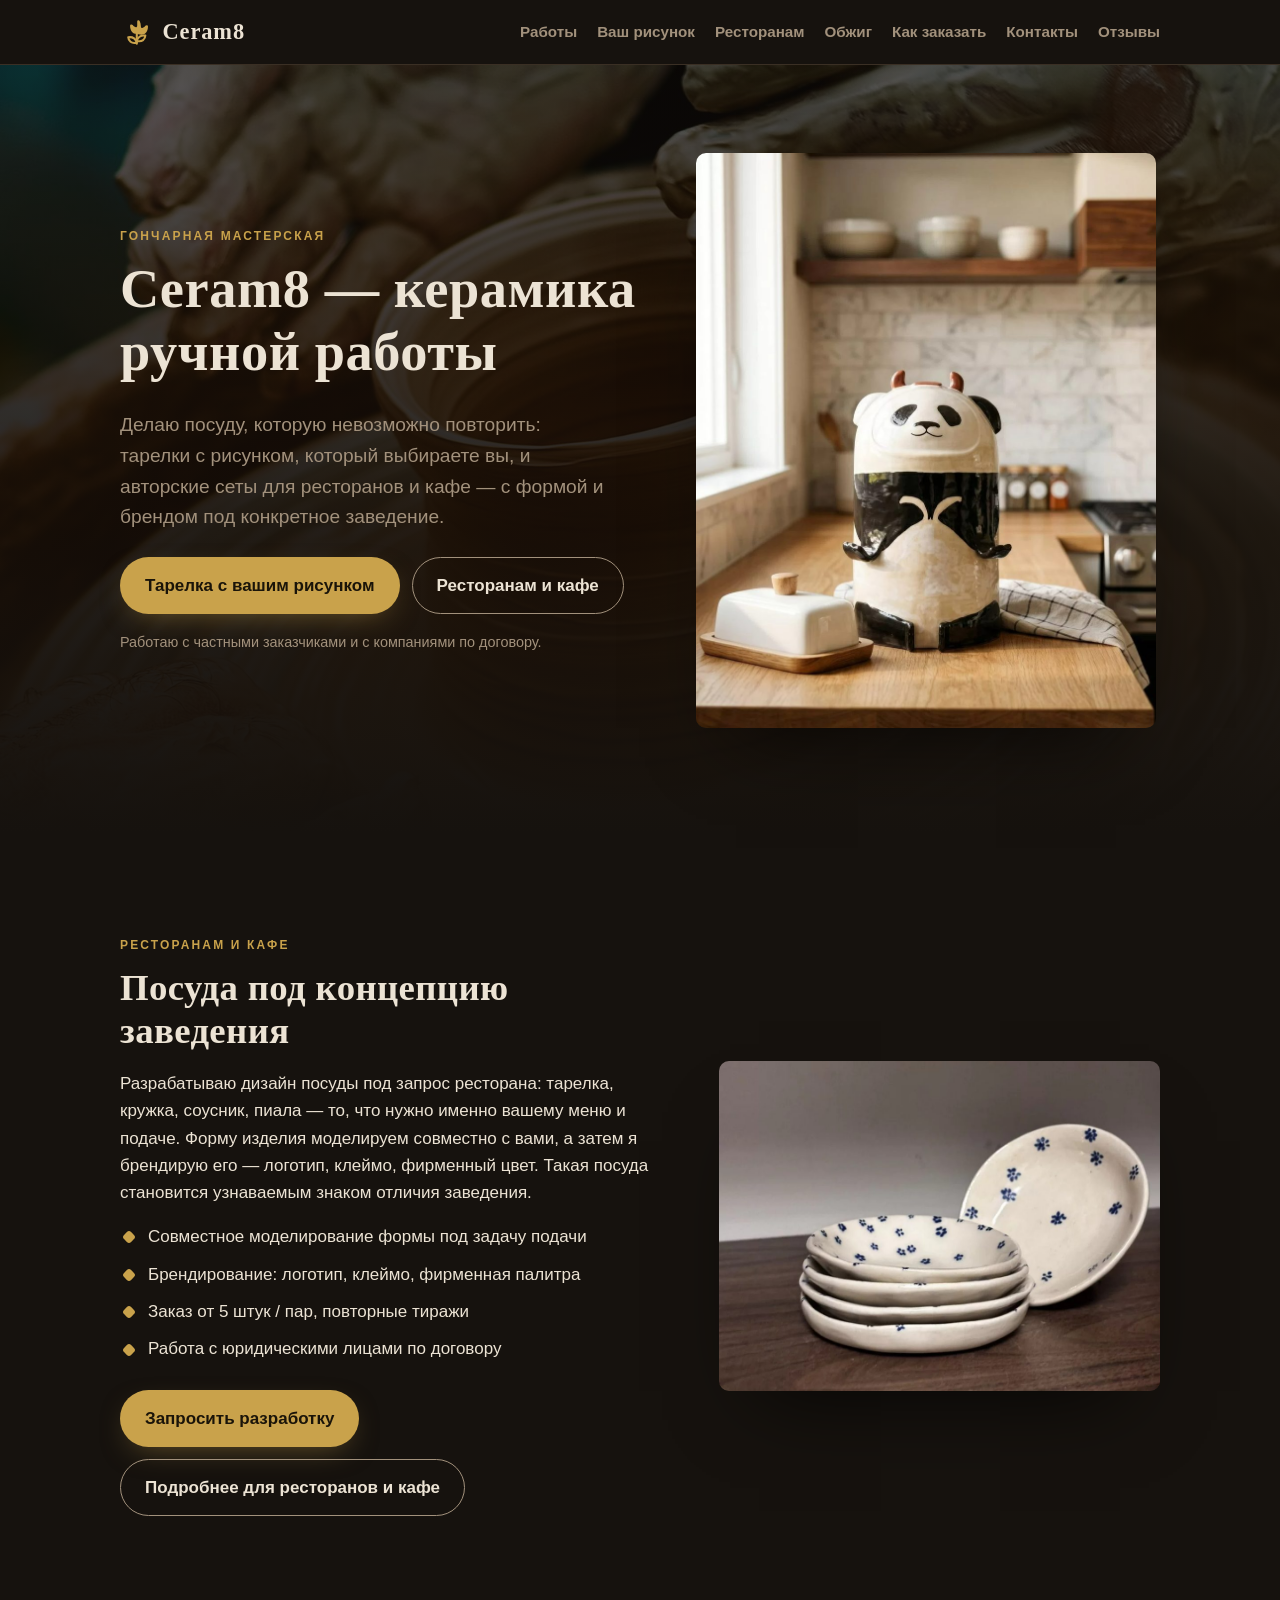
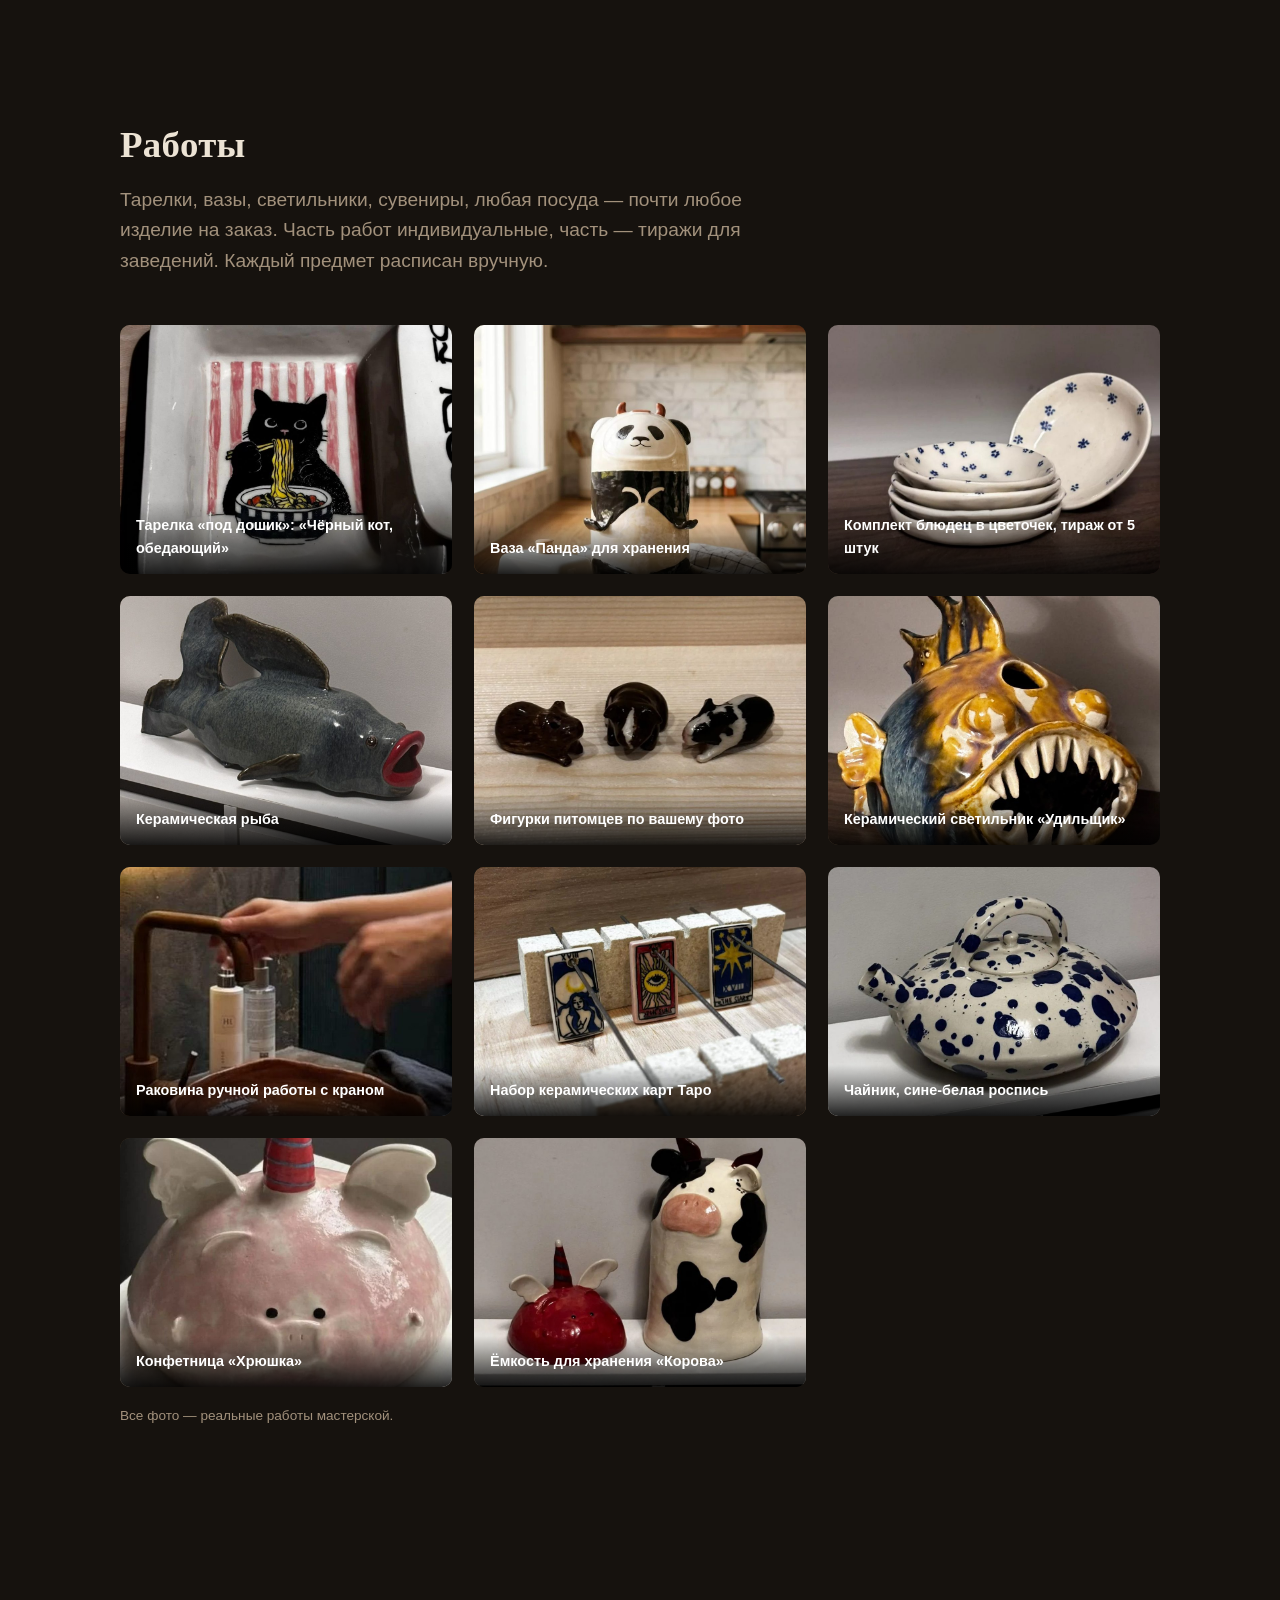
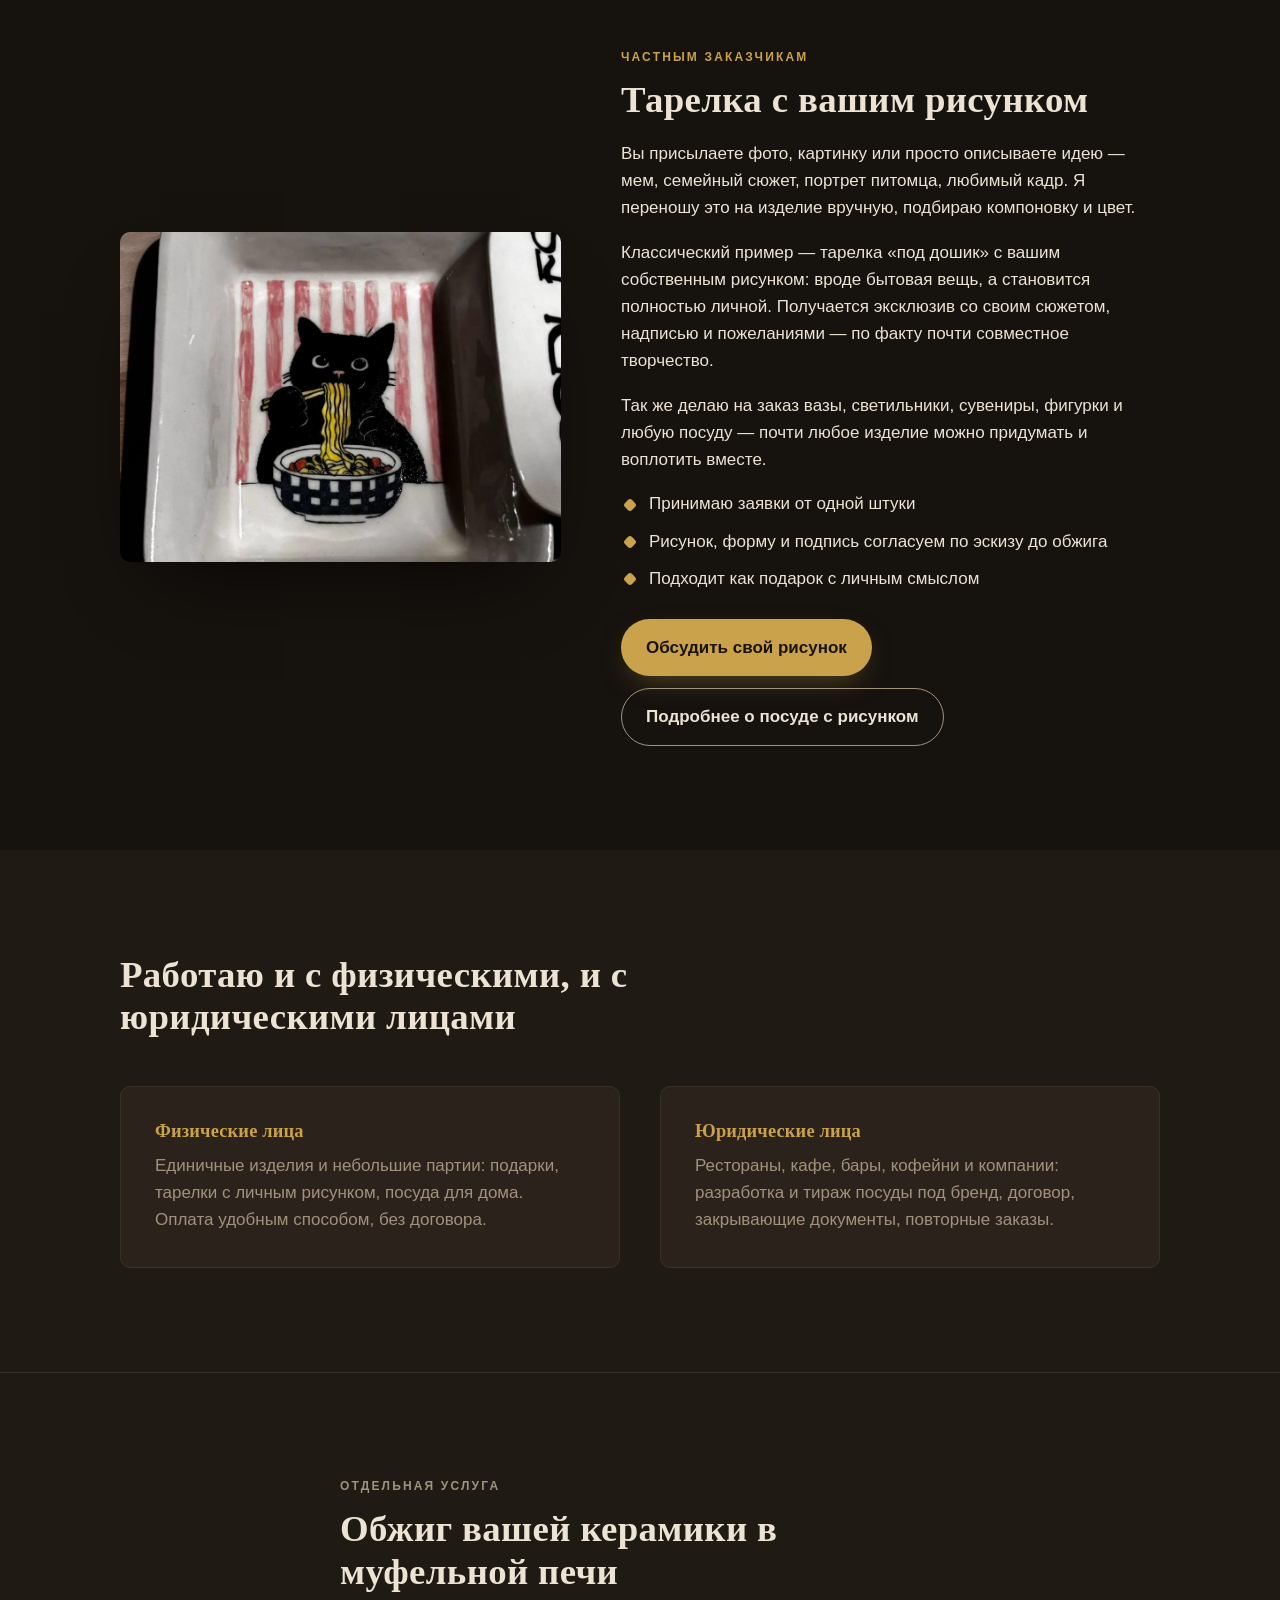
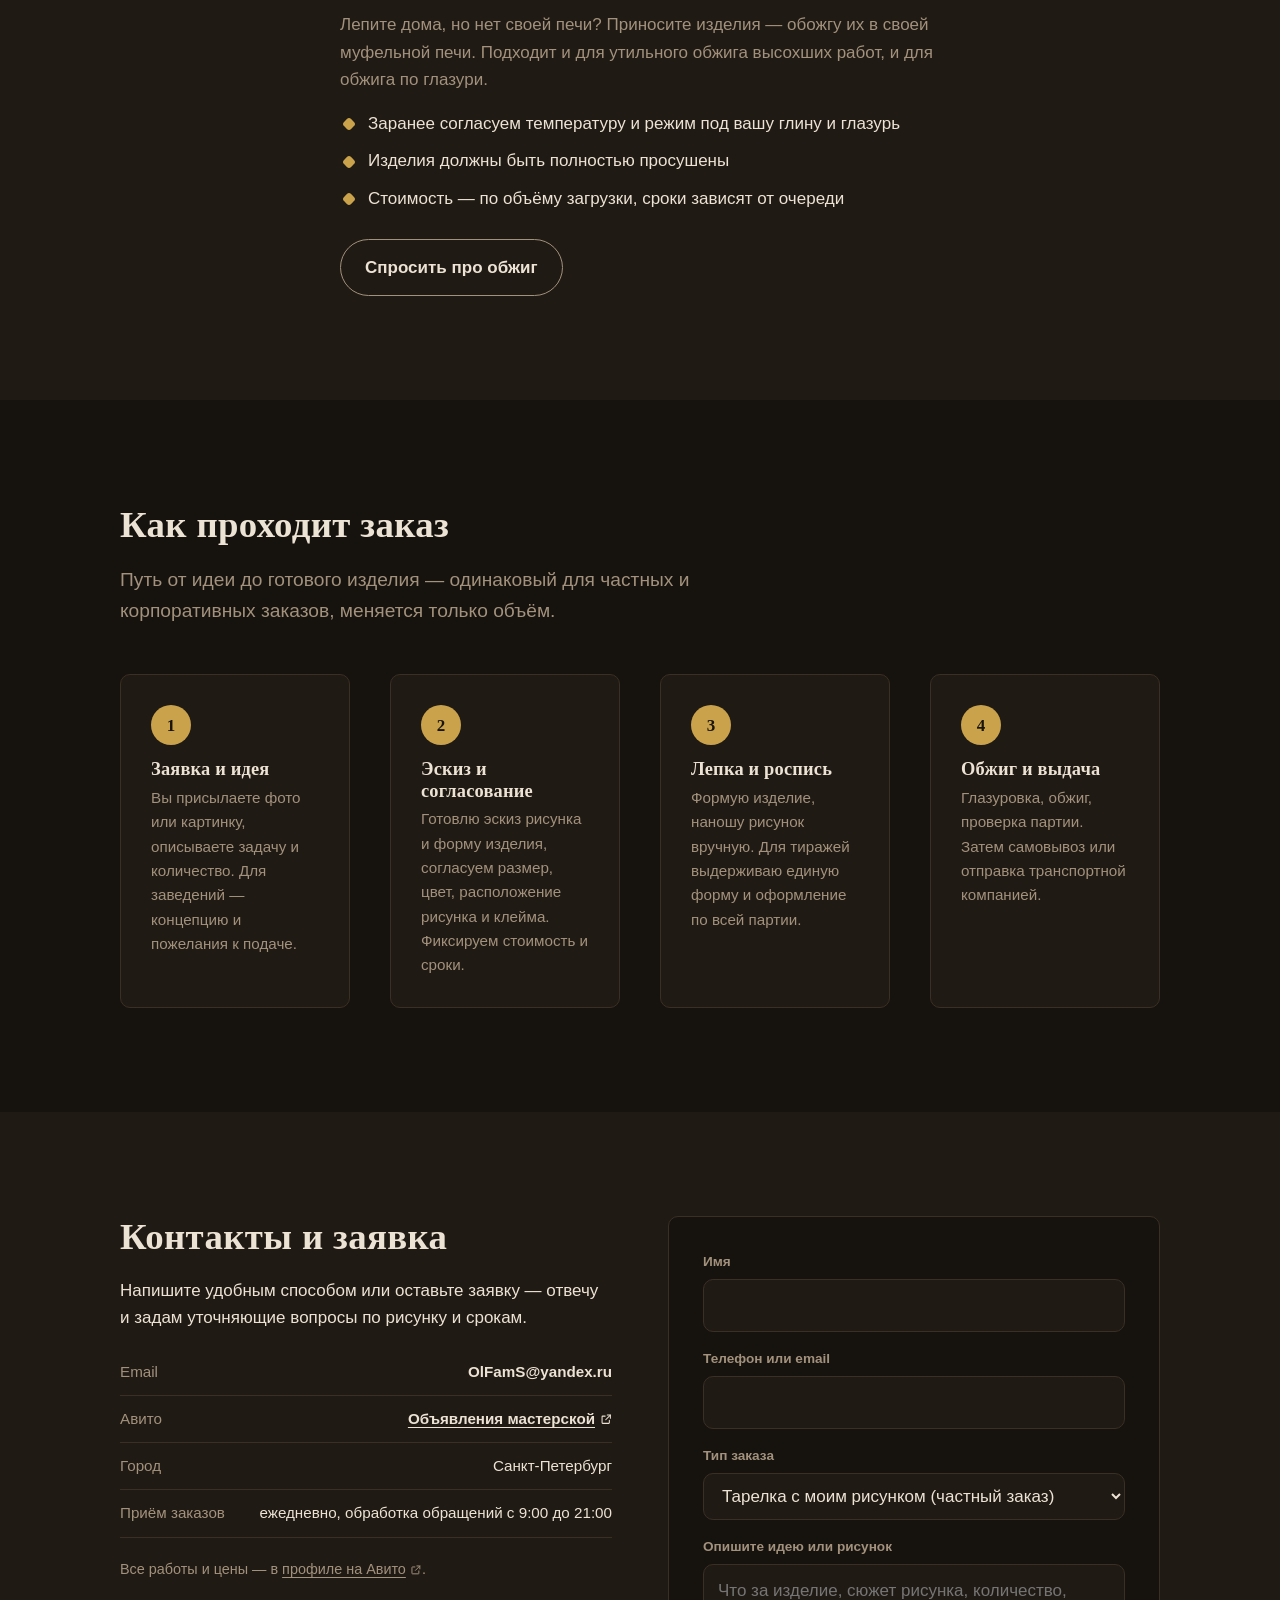
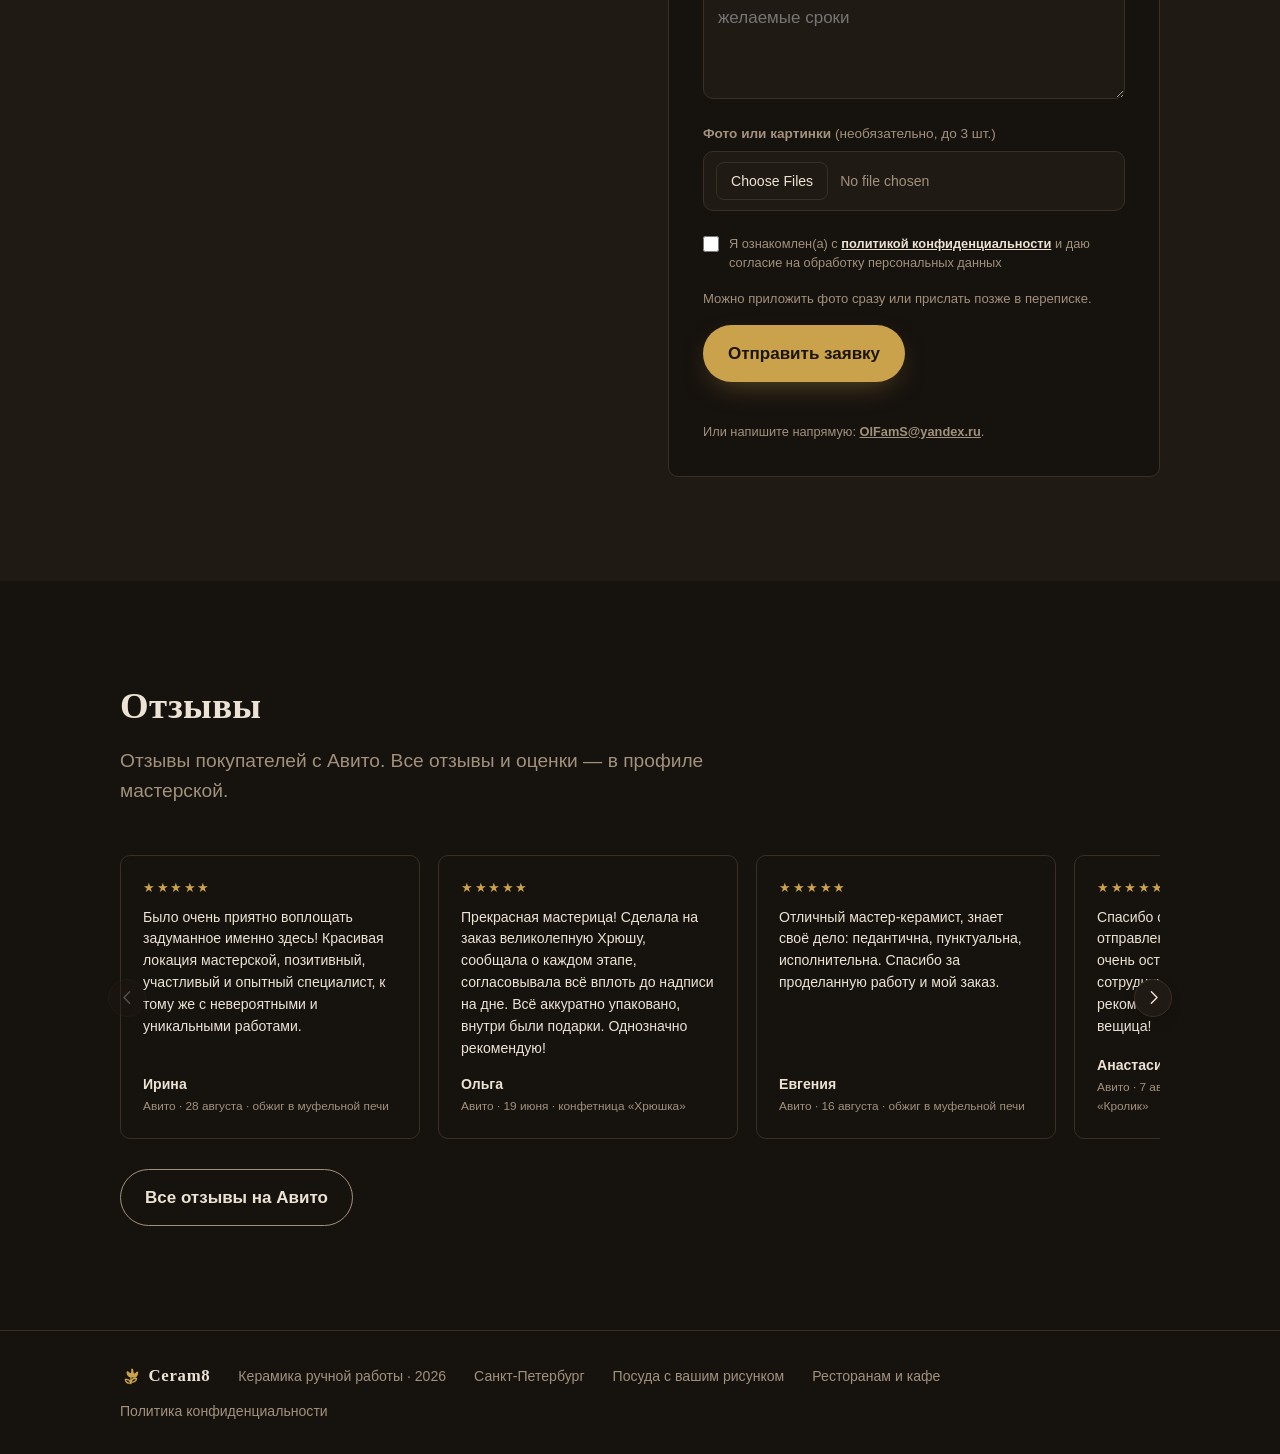
==== commit fbe42074: "Связал SEO-страницы с лендингом (A + B) A. В блоках #custom и #horeca главной — вторая ghost-кнопка " ====
--- a/index.html
+++ b/index.html
@@ -3,9 +3,23 @@
 <head>
 <meta charset="utf-8">
 <meta name="viewport" content="width=device-width, initial-scale=1">
+
+<!-- Yandex.Metrika counter -->
+<script>
+   (function(m,e,t,r,i,k,a){m[i]=m[i]||function(){(m[i].a=m[i].a||[]).push(arguments)};
+   m[i].l=1*new Date();
+   for (var j = 0; j < document.scripts.length; j++) {if (document.scripts[j].src === r) { return; }}
+   k=e.createElement(t),a=e.getElementsByTagName(t)[0],k.async=1,k.src=r,a.parentNode.insertBefore(k,a)})
+   (window, document, "script", "https://mc.yandex.ru/metrika/tag.js?id=112387627", "ym");
+   ym(112387627, "init", {webvisor:true, clickmap:true, accurateTrackBounce:true, trackLinks:true});
+</script>
+<noscript><div><img src="https://mc.yandex.ru/watch/112387627" style="position:absolute; left:-9999px;" alt="" /></div></noscript>
+<!-- /Yandex.Metrika counter -->
+
 <title>Ceram8 — керамика ручной работы</title>
 <meta name="description" content="Ceram8 — гончарная мастерская в Санкт-Петербурге. Тарелки с вашим рисунком для частных заказчиков и разработка посуды под бренд для ресторанов и кафе. Обжиг керамики в муфельной печи.">
 <link rel="canonical" href="https://ceram8.ru/">
+<meta name="yandex-verification" content="788b84c5e005dfc1">
 
 <meta property="og:type" content="website">
 <meta property="og:site_name" content="Ceram8">
@@ -52,15 +66,6 @@
 </head>
 <body>
 
-<!-- ПЕРЕКЛЮЧАТЕЛЬ ДИЗАЙН-КОНЦЕПЦИЙ — скрыт (hidden), не удалён.
-     Чтобы вернуть панель — уберите атрибут hidden у этого div. -->
-<div class="switcher" role="group" aria-label="Выбор дизайна" hidden>
-  <span class="switcher__label">Дизайн:</span>
-  <button type="button" data-set-design="1" class="switcher__btn">Тёплый минимализм</button>
-  <button type="button" data-set-design="2" class="switcher__btn">Журнальный</button>
-  <button type="button" data-set-design="3" class="switcher__btn is-active">Тёмный премиум</button>
-</div>
-
 <header class="site-header">
   <div class="wrap site-header__inner">
     <a href="#top" class="logo">
@@ -178,7 +183,10 @@
           <li>Рисунок, форму и подпись согласуем по эскизу до обжига</li>
           <li>Подходит как подарок с личным смыслом</li>
         </ul>
-        <a href="#contacts" class="btn btn--primary">Обсудить свой рисунок</a>
+        <div class="btn-row">
+          <a href="#contacts" class="btn btn--primary">Обсудить свой рисунок</a>
+          <a href="posuda-s-risunkom/" class="btn btn--ghost">Подробнее о посуде с рисунком</a>
+        </div>
       </div>
     </div>
   </section>
@@ -201,7 +209,10 @@
           <li>Заказ от 5 штук / пар, повторные тиражи</li>
           <li>Работа с юридическими лицами по договору</li>
         </ul>
-        <a href="#contacts" class="btn btn--primary">Запросить разработку</a>
+        <div class="btn-row">
+          <a href="#contacts" class="btn btn--primary">Запросить разработку</a>
+          <a href="restoranam/" class="btn btn--ghost">Подробнее для ресторанов и кафе</a>
+        </div>
       </div>
       <div class="horeca__media">
         <figure class="photo-frame" style="--img:url('images/bludca-nabor.jpg')">
@@ -468,6 +479,8 @@
     </span>
     <span>Керамика ручной работы · <span id="year"></span></span>
     <span>Санкт-Петербург</span>
+    <a href="posuda-s-risunkom/">Посуда с вашим рисунком</a>
+    <a href="restoranam/">Ресторанам и кафе</a>
     <a href="privacy.html">Политика конфиденциальности</a>
   </div>
 </footer>
--- a/style.css
+++ b/style.css
@@ -96,32 +96,7 @@
 .btn--primary:hover { transform: translateY(-2px); }
 .btn--ghost { border-color: var(--line); color: var(--text); background: transparent; }
 .btn--ghost:hover { border-color: var(--accent); color: var(--accent); }
-
-/* ---------- Переключатель концепций (временный, для выбора дизайна) ---------- */
-.switcher[hidden] { display: none; }
-.switcher {
-  position: relative;
-  z-index: 100;
-  display: flex;
-  flex-wrap: wrap;
-  align-items: center;
-  gap: 8px;
-  padding: 10px var(--gap);
-  background: #1e1a17;
-  color: #f4ede4;
-  font-size: .82rem;
-}
-.switcher__label { opacity: .7; margin-right: 4px; }
-.switcher__btn {
-  font: inherit;
-  padding: 7px 14px;
-  border-radius: 999px;
-  border: 1px solid rgba(255,255,255,.25);
-  background: transparent;
-  color: inherit;
-  cursor: pointer;
-}
-.switcher__btn.is-active { background: #f4ede4; color: #1e1a17; border-color: #f4ede4; }
+.btn-row { display: flex; flex-wrap: wrap; gap: 12px; }
 
 /* ---------- Шапка ---------- */
 .site-header {
@@ -859,6 +834,73 @@
 [data-design="3"] .contacts { order: 7; }
 [data-design="3"] .reviews { order: 8; }
 
+/* ==========================================================================
+   SEO-ПОДСТРАНИЦЫ  (/restoranam/, /tarelka-pod-doshik/)
+   Отдельные посадочные на общих токенах и классах лендинга.
+   ========================================================================== */
+.subhead { padding-top: clamp(24px, 5vw, 52px); padding-bottom: clamp(20px, 4vw, 40px); }
+.subhead h1 { margin-top: .2em; max-width: 20ch; }
+.subhead .lead { max-width: 62ch; margin-bottom: 0; }
+
+/* фон верхнего блока — как hero на главной: затемнённое фото поверх запасной текстуры */
+[data-design="3"] .subhead {
+  background-image:
+    linear-gradient(180deg, rgba(14,10,7,.72) 0%, rgba(14,10,7,.9) 62%, var(--bg) 100%),
+    var(--hero-photo),
+    var(--hero-fallback);
+  background-size: cover;
+  background-position: center;
+  background-repeat: no-repeat;
+}
+
+.crumbs { font-size: .8rem; color: var(--muted); margin: 0 0 1.6em; }
+.crumbs a { color: var(--muted); text-decoration: none; }
+.crumbs a:hover { color: var(--accent); }
+
+.prose { max-width: 720px; }
+.prose > p { color: var(--muted); }
+
+.sp-intro__inner { display: grid; gap: clamp(24px, 5vw, 48px); align-items: center; }
+@media (min-width: 800px) {
+  .sp-intro__inner { grid-template-columns: 1.05fr 0.95fr; }
+}
+
+.sp-form { background: var(--surface); border-top: 1px solid var(--line); }
+
+/* аккордеон вопросов-ответов */
+.faq { display: grid; gap: 10px; max-width: 760px; }
+.faq__item {
+  border: 1px solid var(--line);
+  border-radius: var(--radius);
+  background: var(--surface);
+  padding: 2px 18px;
+}
+[data-design="3"] .faq__item { background: var(--surface-2); }
+.faq__item summary {
+  cursor: pointer;
+  padding: 15px 0;
+  font-family: var(--font-head);
+  font-weight: var(--head-weight);
+  font-size: 1rem;
+  list-style: none;
+}
+.faq__item summary::-webkit-details-marker { display: none; }
+.faq__item summary::after {
+  content: "+";
+  float: right;
+  margin-left: 12px;
+  color: var(--accent);
+  font-size: 1.15em;
+  line-height: 1.3;
+}
+.faq__item[open] summary::after { content: "\2013"; }
+.faq__item p { margin: 0 0 16px; color: var(--muted); font-size: .95rem; }
+
+/* короткий список отзывов на подстранице: стопка на телефоне, 3 в ряд на десктопе */
+.review-list { display: grid; gap: clamp(12px, 2vw, 18px); margin-bottom: clamp(18px, 3vw, 28px); }
+@media (min-width: 760px) { .review-list { grid-template-columns: repeat(3, 1fr); } }
+.review-list .review { flex: initial; }
+
 /* ---------- уважение к prefers-reduced-motion ---------- */
 @media (prefers-reduced-motion: reduce) {
   html { scroll-behavior: auto; }
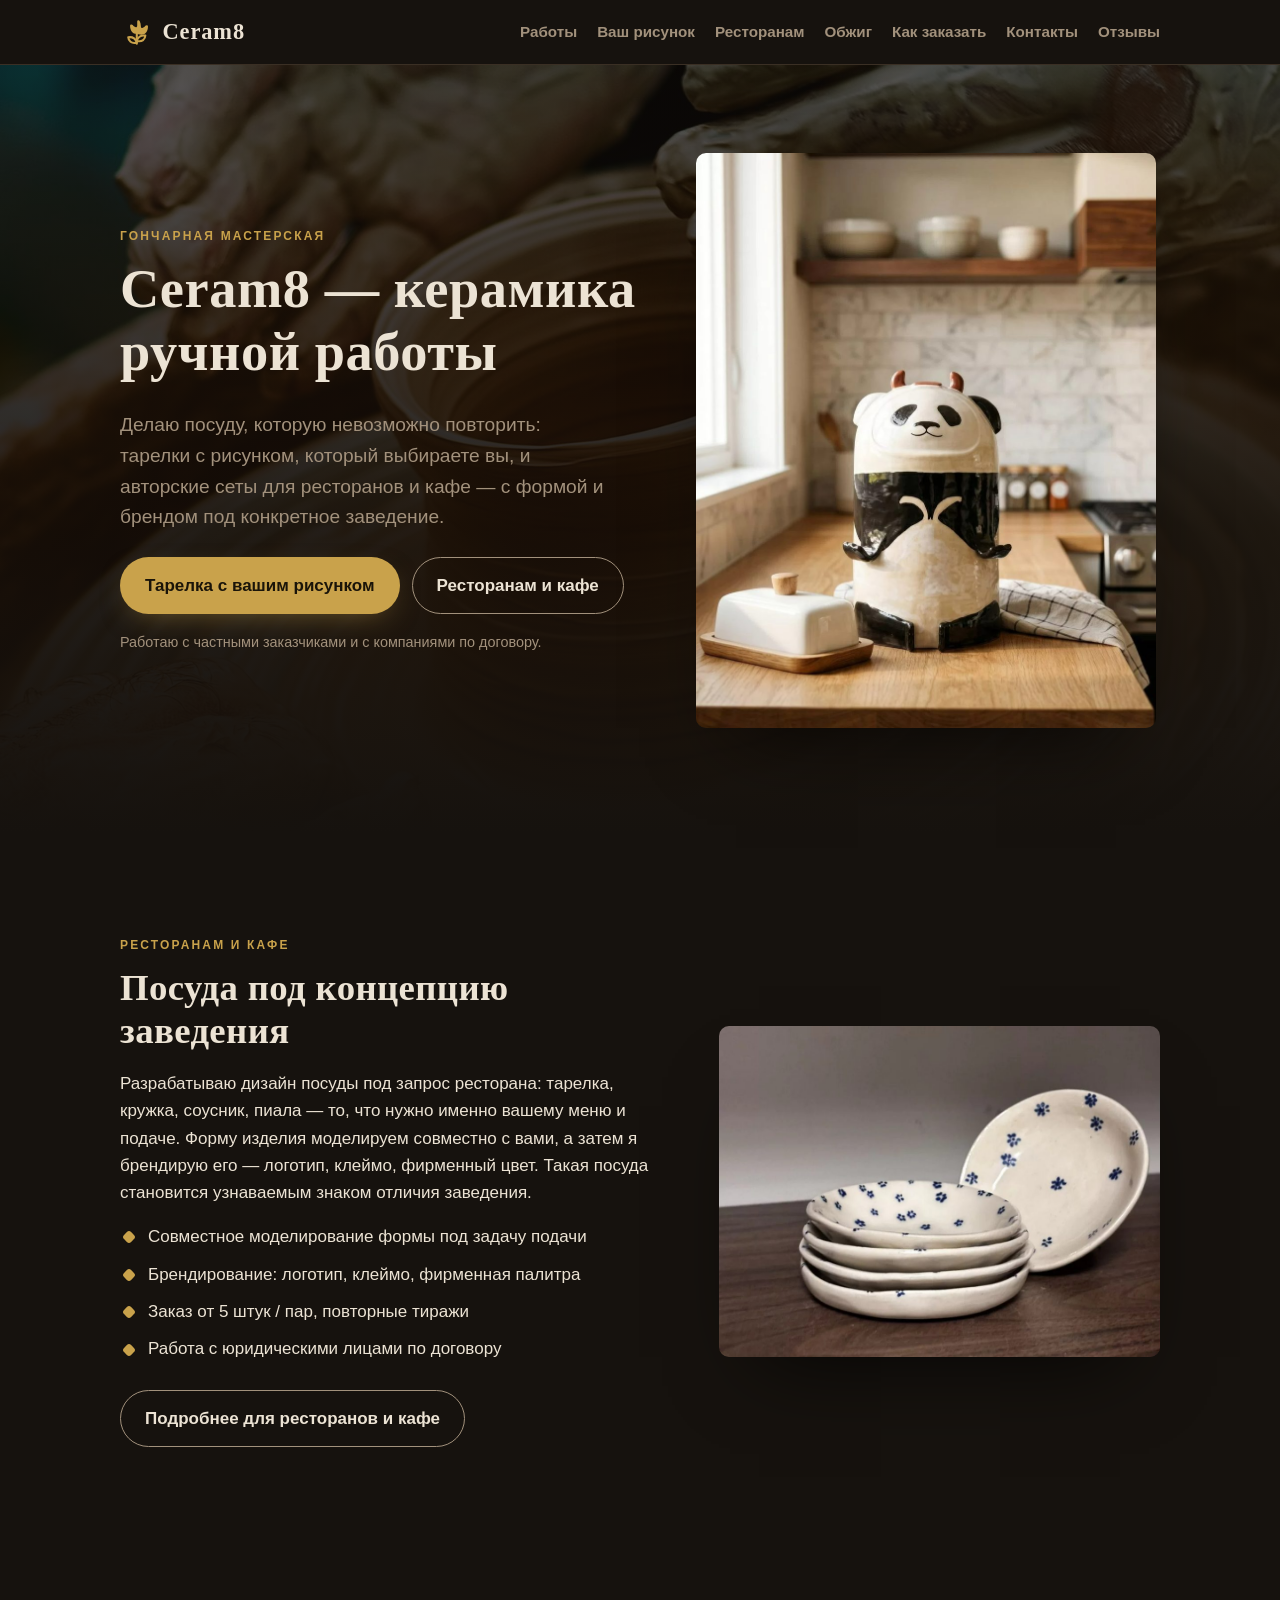
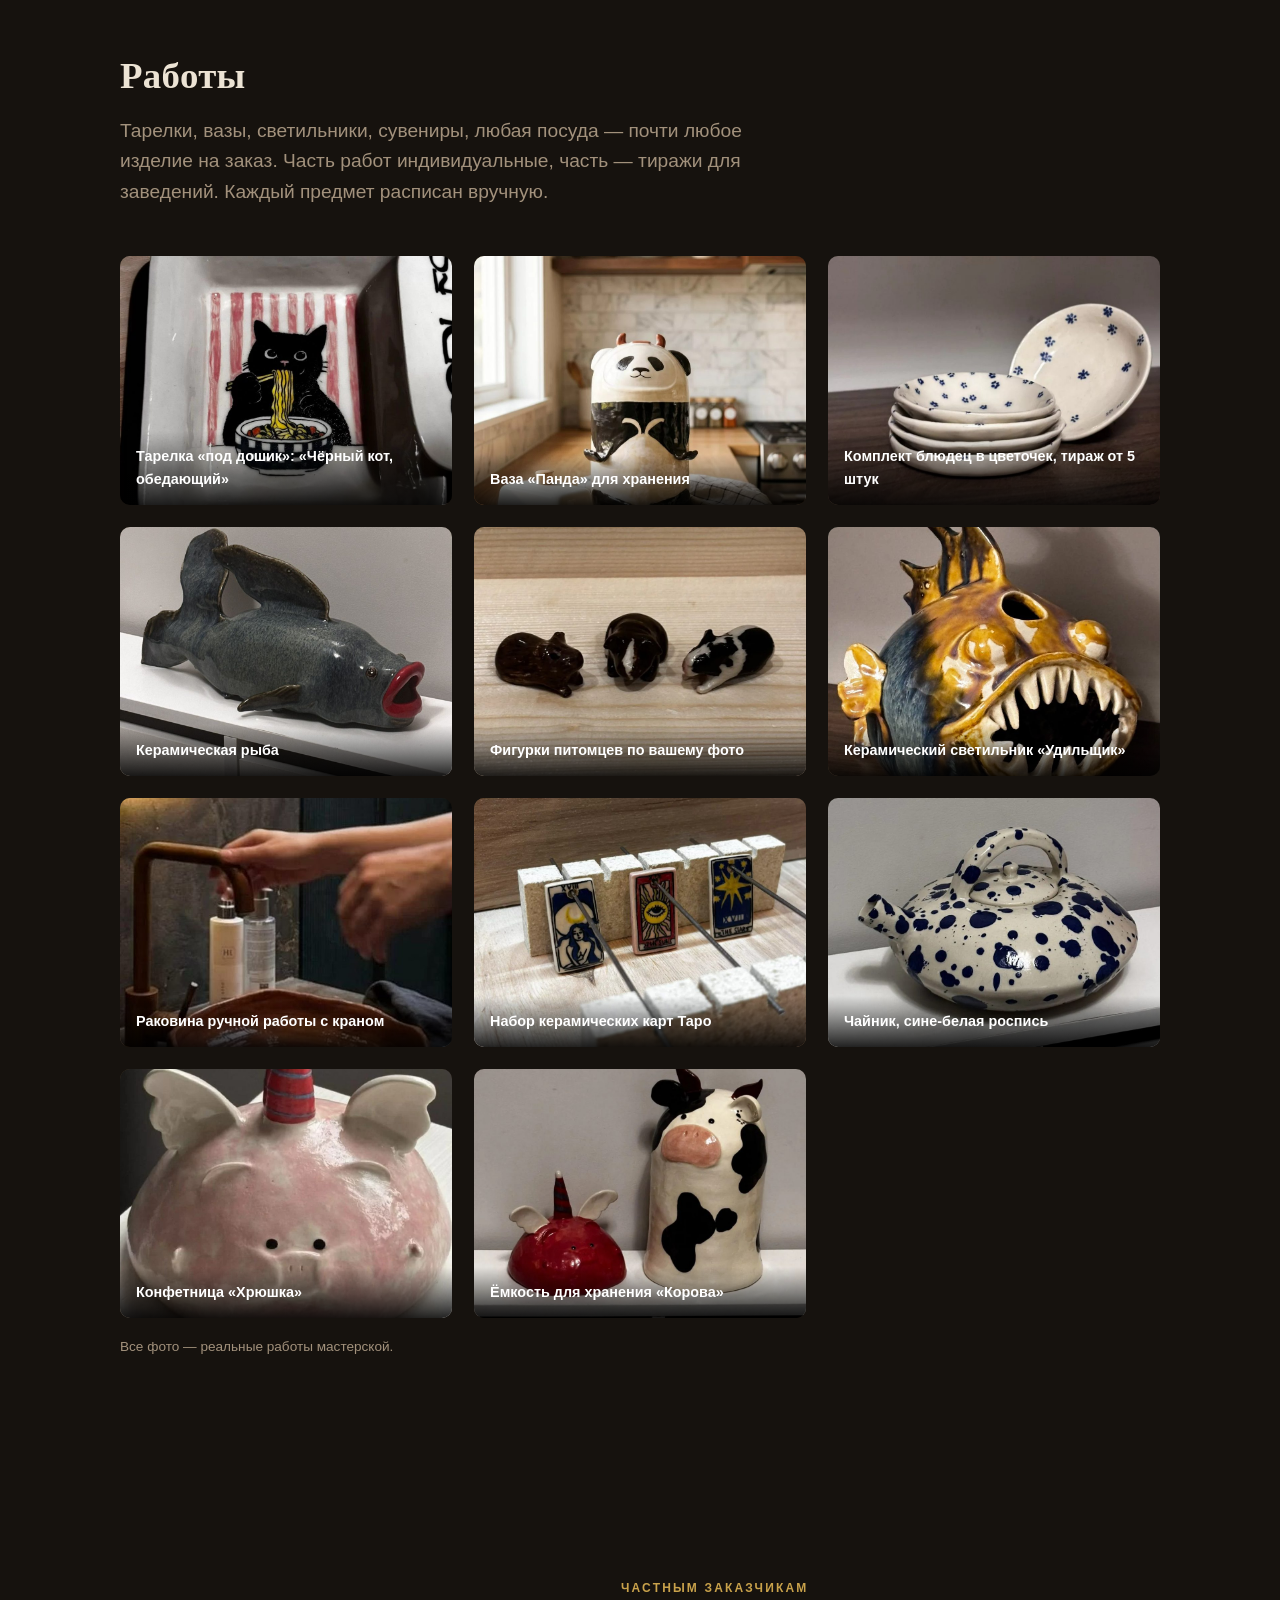
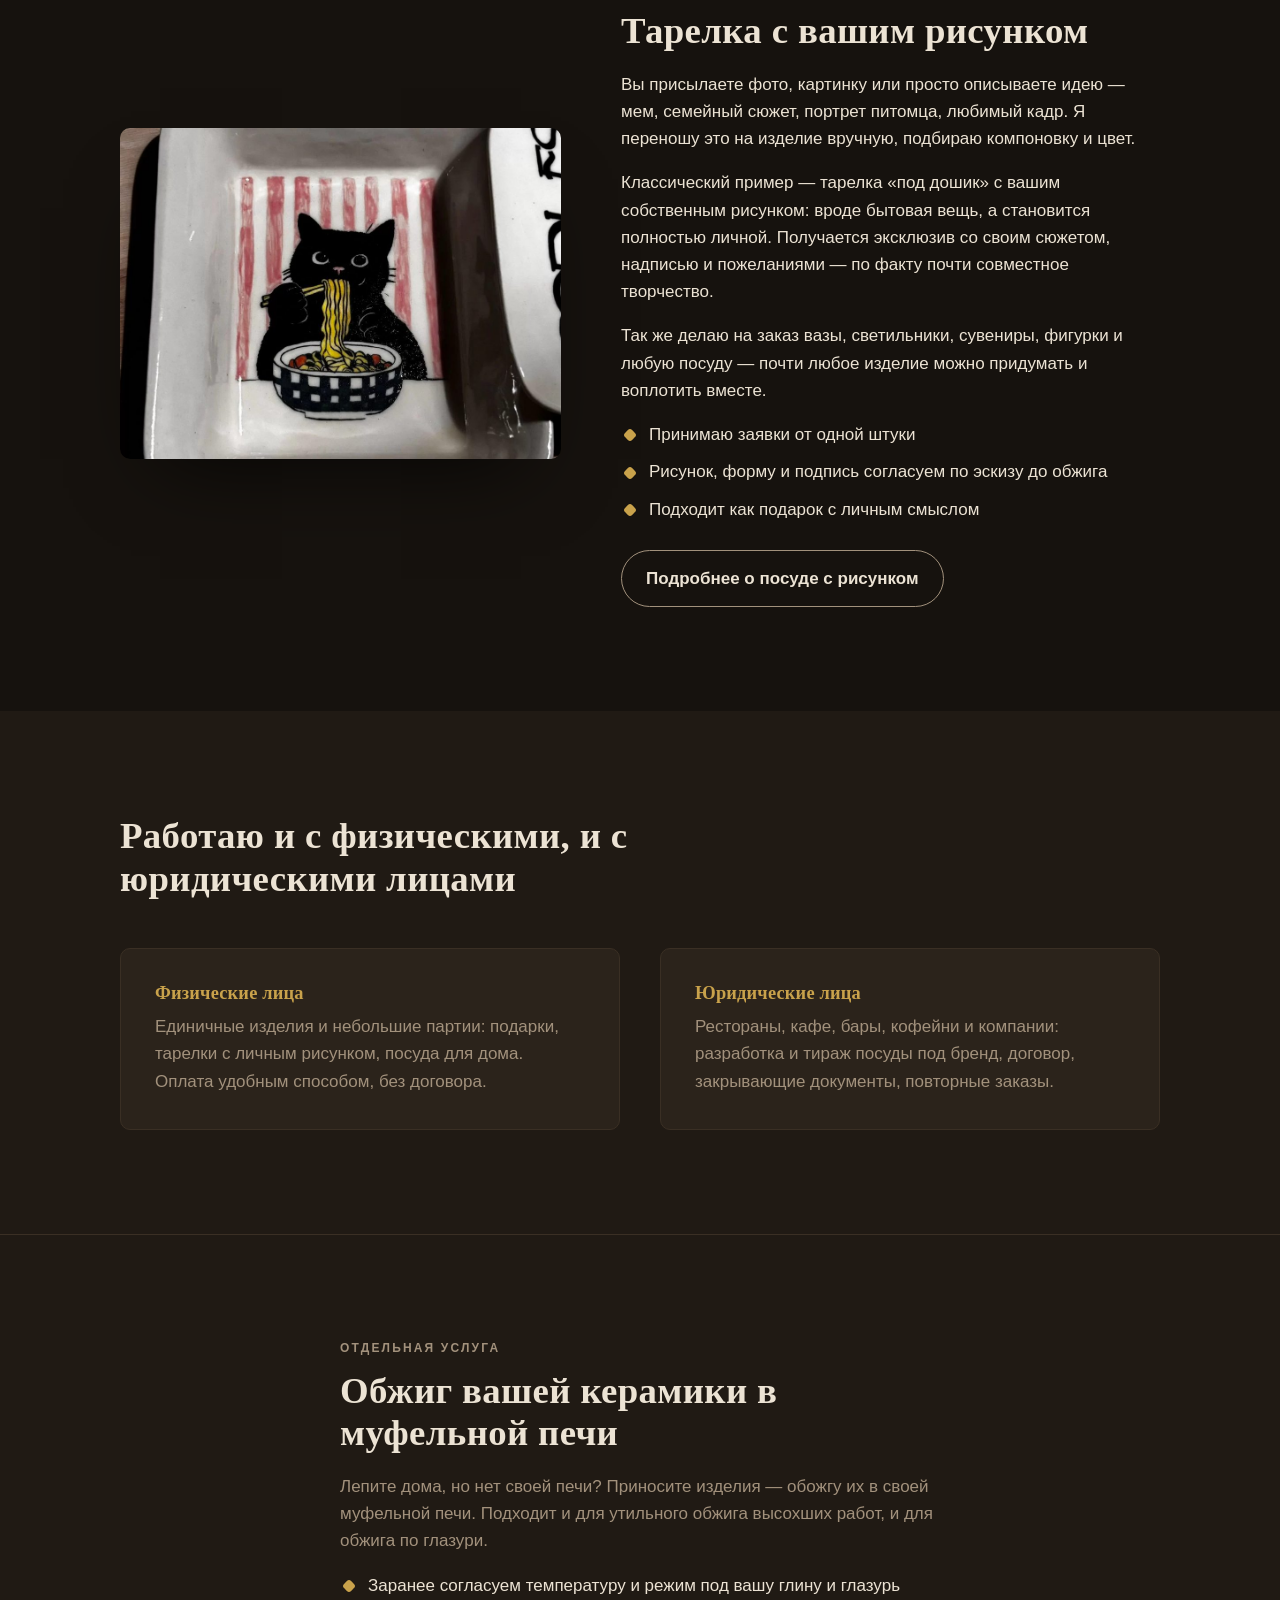
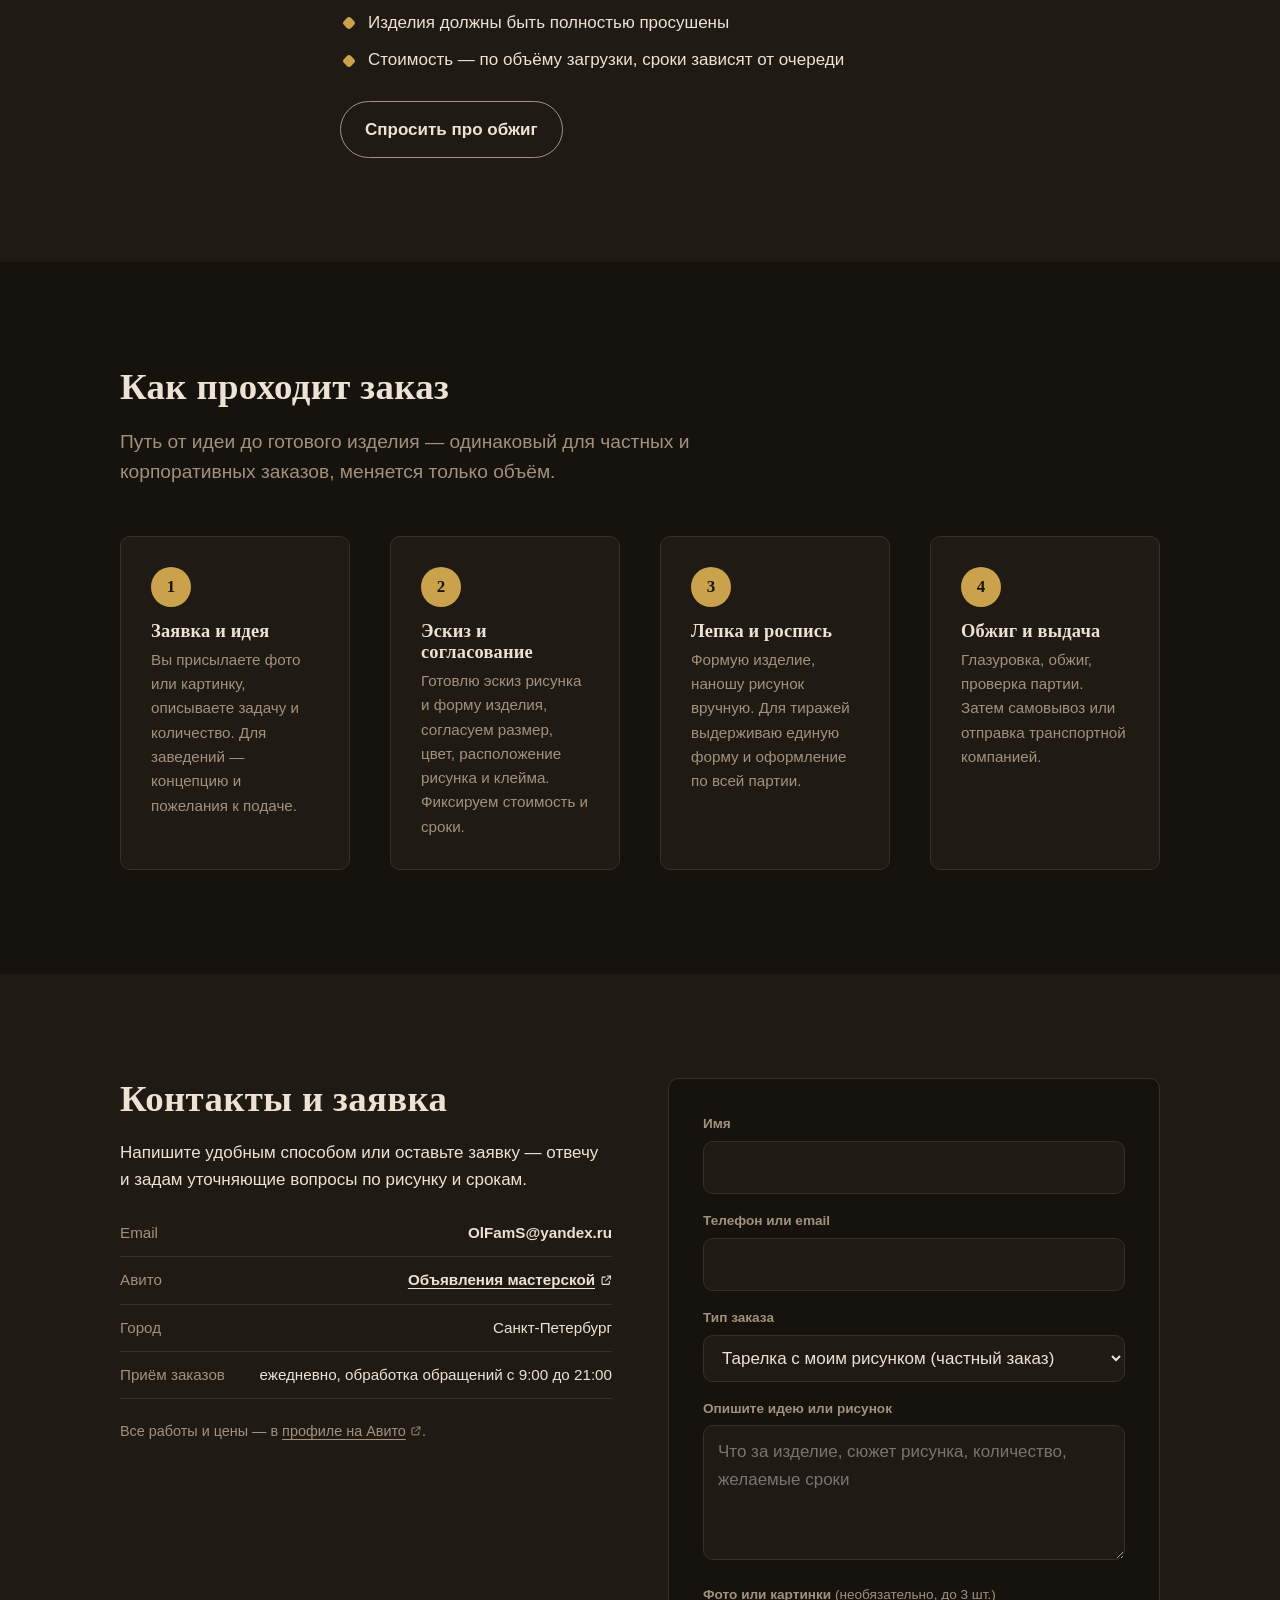
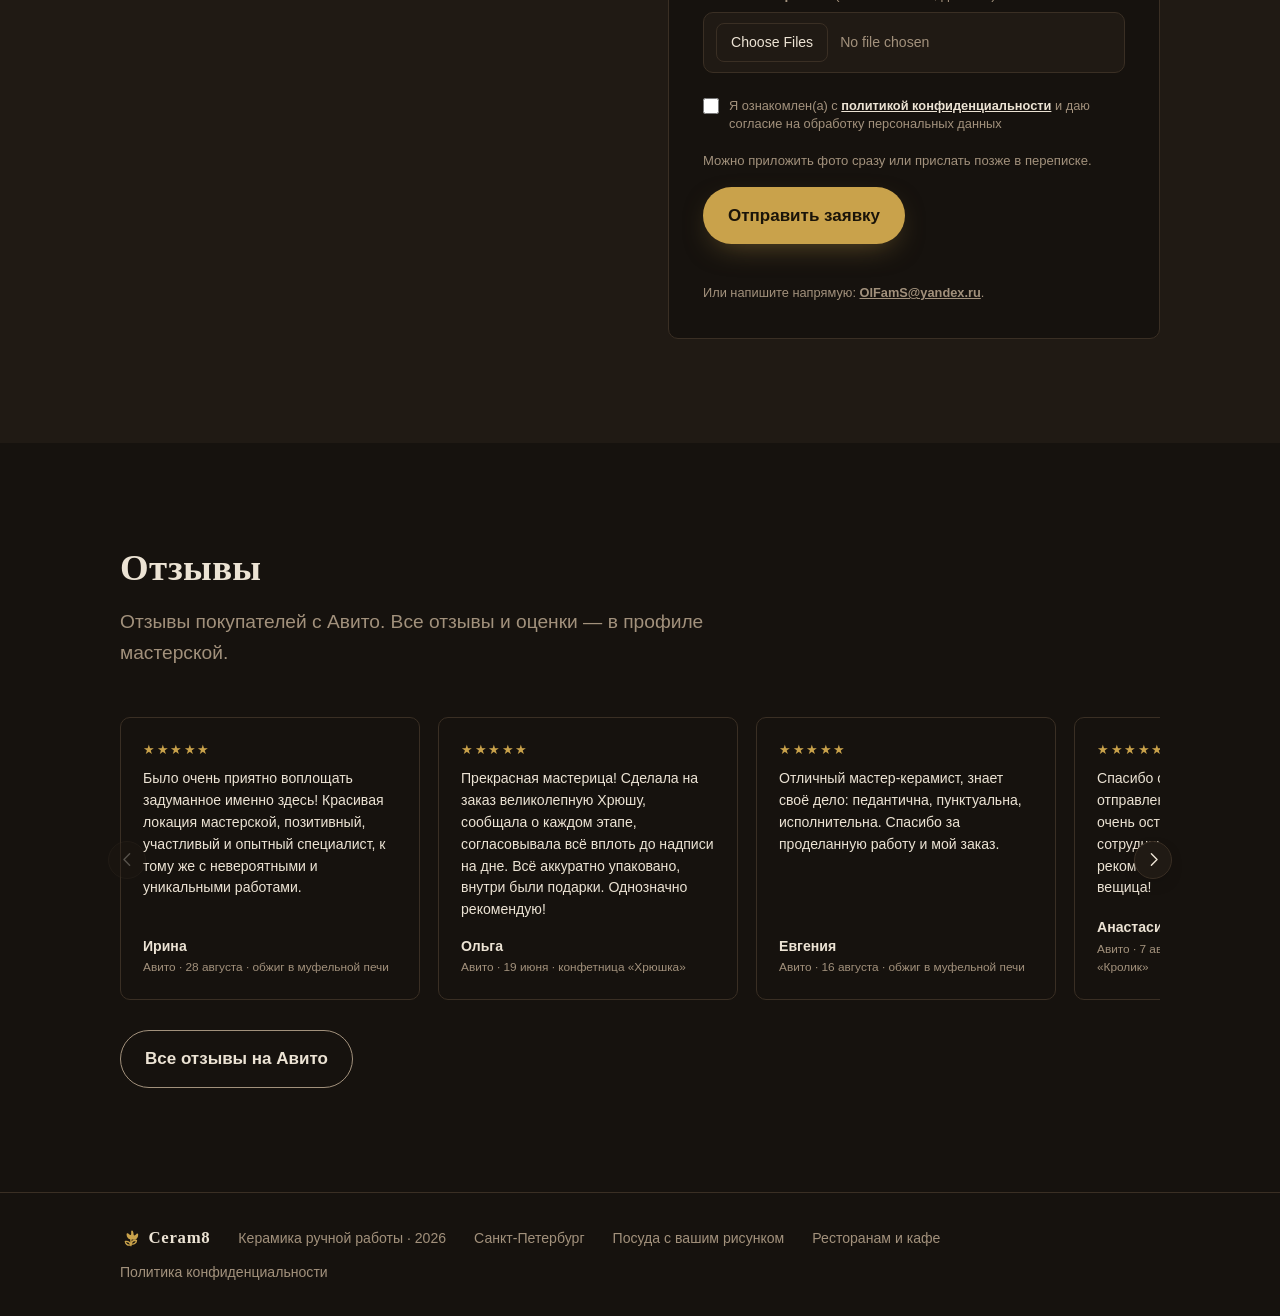
==== commit e318ffb2: "Главная: убрал дублирующие кнопки «к форме» из #custom и #horeca В секциях осталась одна кнопка — «П" ====
--- a/index.html
+++ b/index.html
@@ -183,10 +183,7 @@
           <li>Рисунок, форму и подпись согласуем по эскизу до обжига</li>
           <li>Подходит как подарок с личным смыслом</li>
         </ul>
-        <div class="btn-row">
-          <a href="#contacts" class="btn btn--primary">Обсудить свой рисунок</a>
-          <a href="posuda-s-risunkom/" class="btn btn--ghost">Подробнее о посуде с рисунком</a>
-        </div>
+        <a href="posuda-s-risunkom/" class="btn btn--ghost">Подробнее о посуде с рисунком</a>
       </div>
     </div>
   </section>
@@ -209,10 +206,7 @@
           <li>Заказ от 5 штук / пар, повторные тиражи</li>
           <li>Работа с юридическими лицами по договору</li>
         </ul>
-        <div class="btn-row">
-          <a href="#contacts" class="btn btn--primary">Запросить разработку</a>
-          <a href="restoranam/" class="btn btn--ghost">Подробнее для ресторанов и кафе</a>
-        </div>
+        <a href="restoranam/" class="btn btn--ghost">Подробнее для ресторанов и кафе</a>
       </div>
       <div class="horeca__media">
         <figure class="photo-frame" style="--img:url('images/bludca-nabor.jpg')">
--- a/style.css
+++ b/style.css
@@ -96,7 +96,6 @@
 .btn--primary:hover { transform: translateY(-2px); }
 .btn--ghost { border-color: var(--line); color: var(--text); background: transparent; }
 .btn--ghost:hover { border-color: var(--accent); color: var(--accent); }
-.btn-row { display: flex; flex-wrap: wrap; gap: 12px; }
 
 /* ---------- Шапка ---------- */
 .site-header {
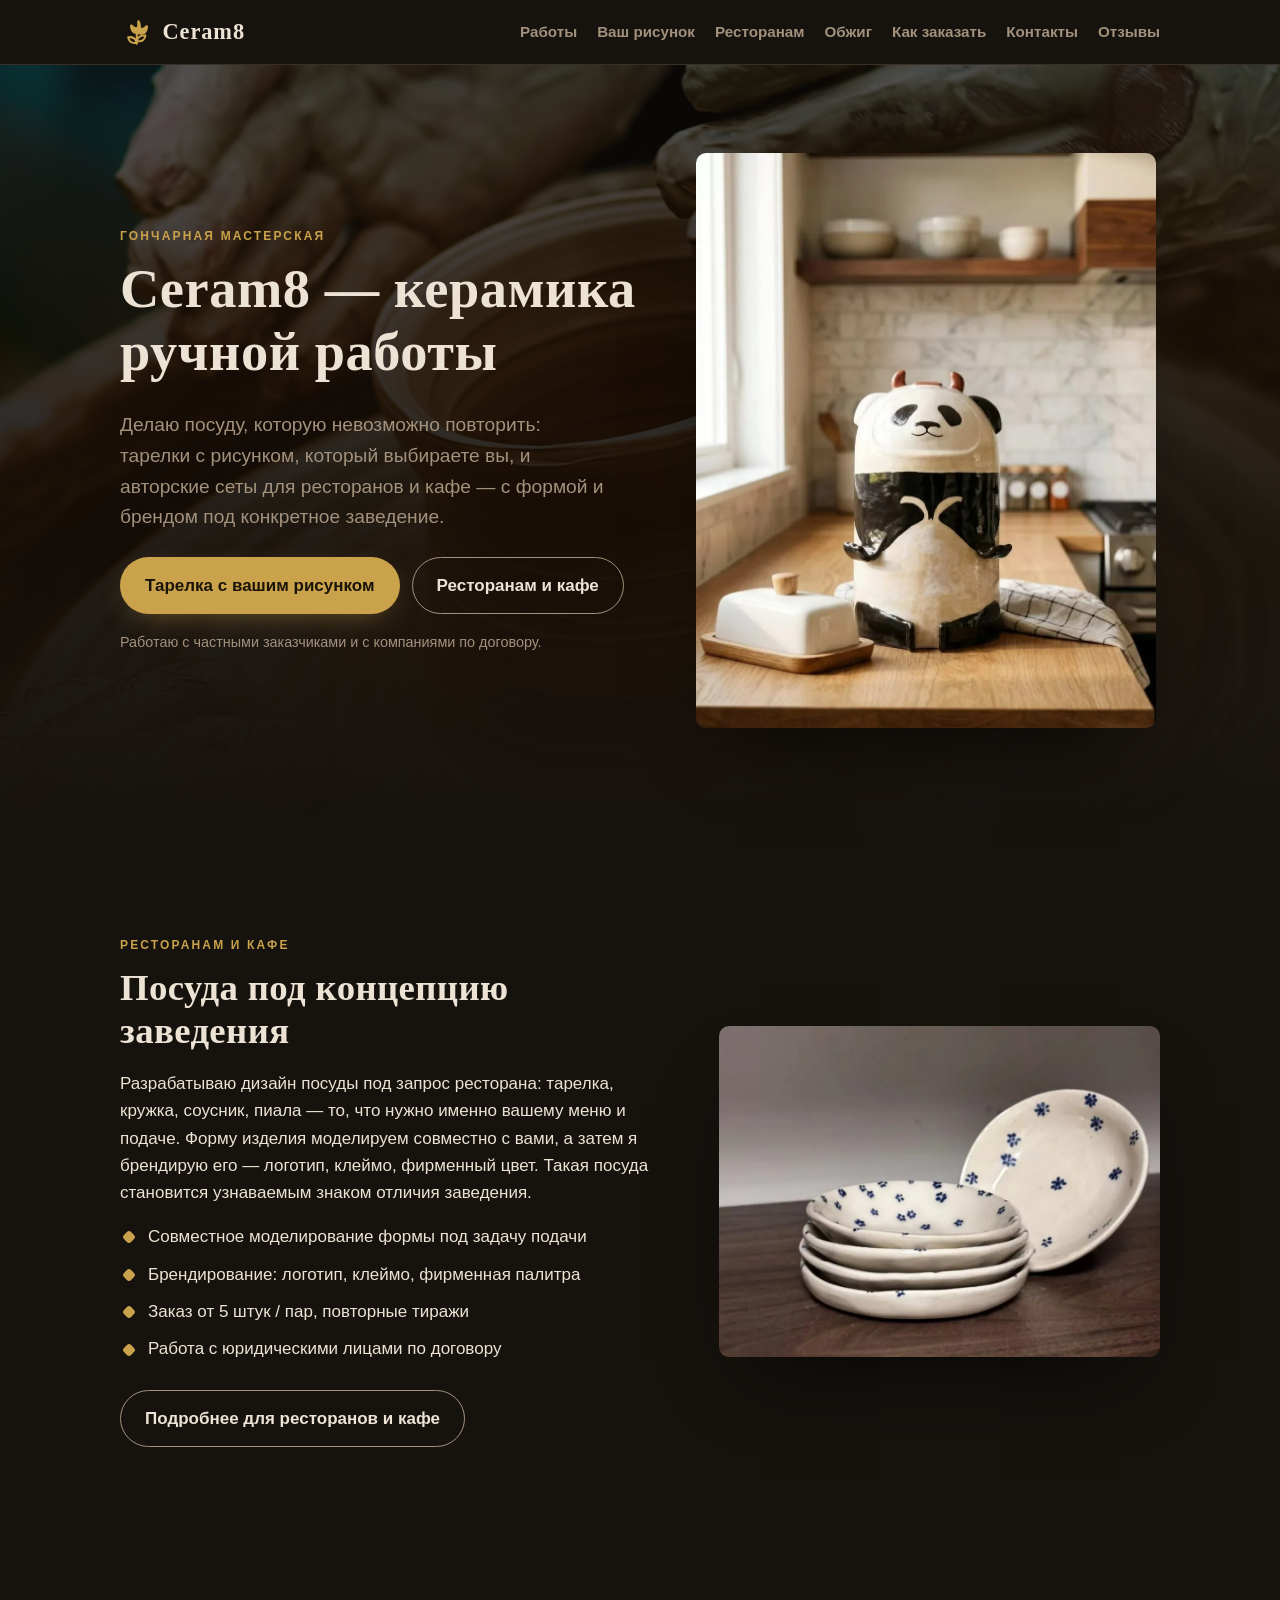
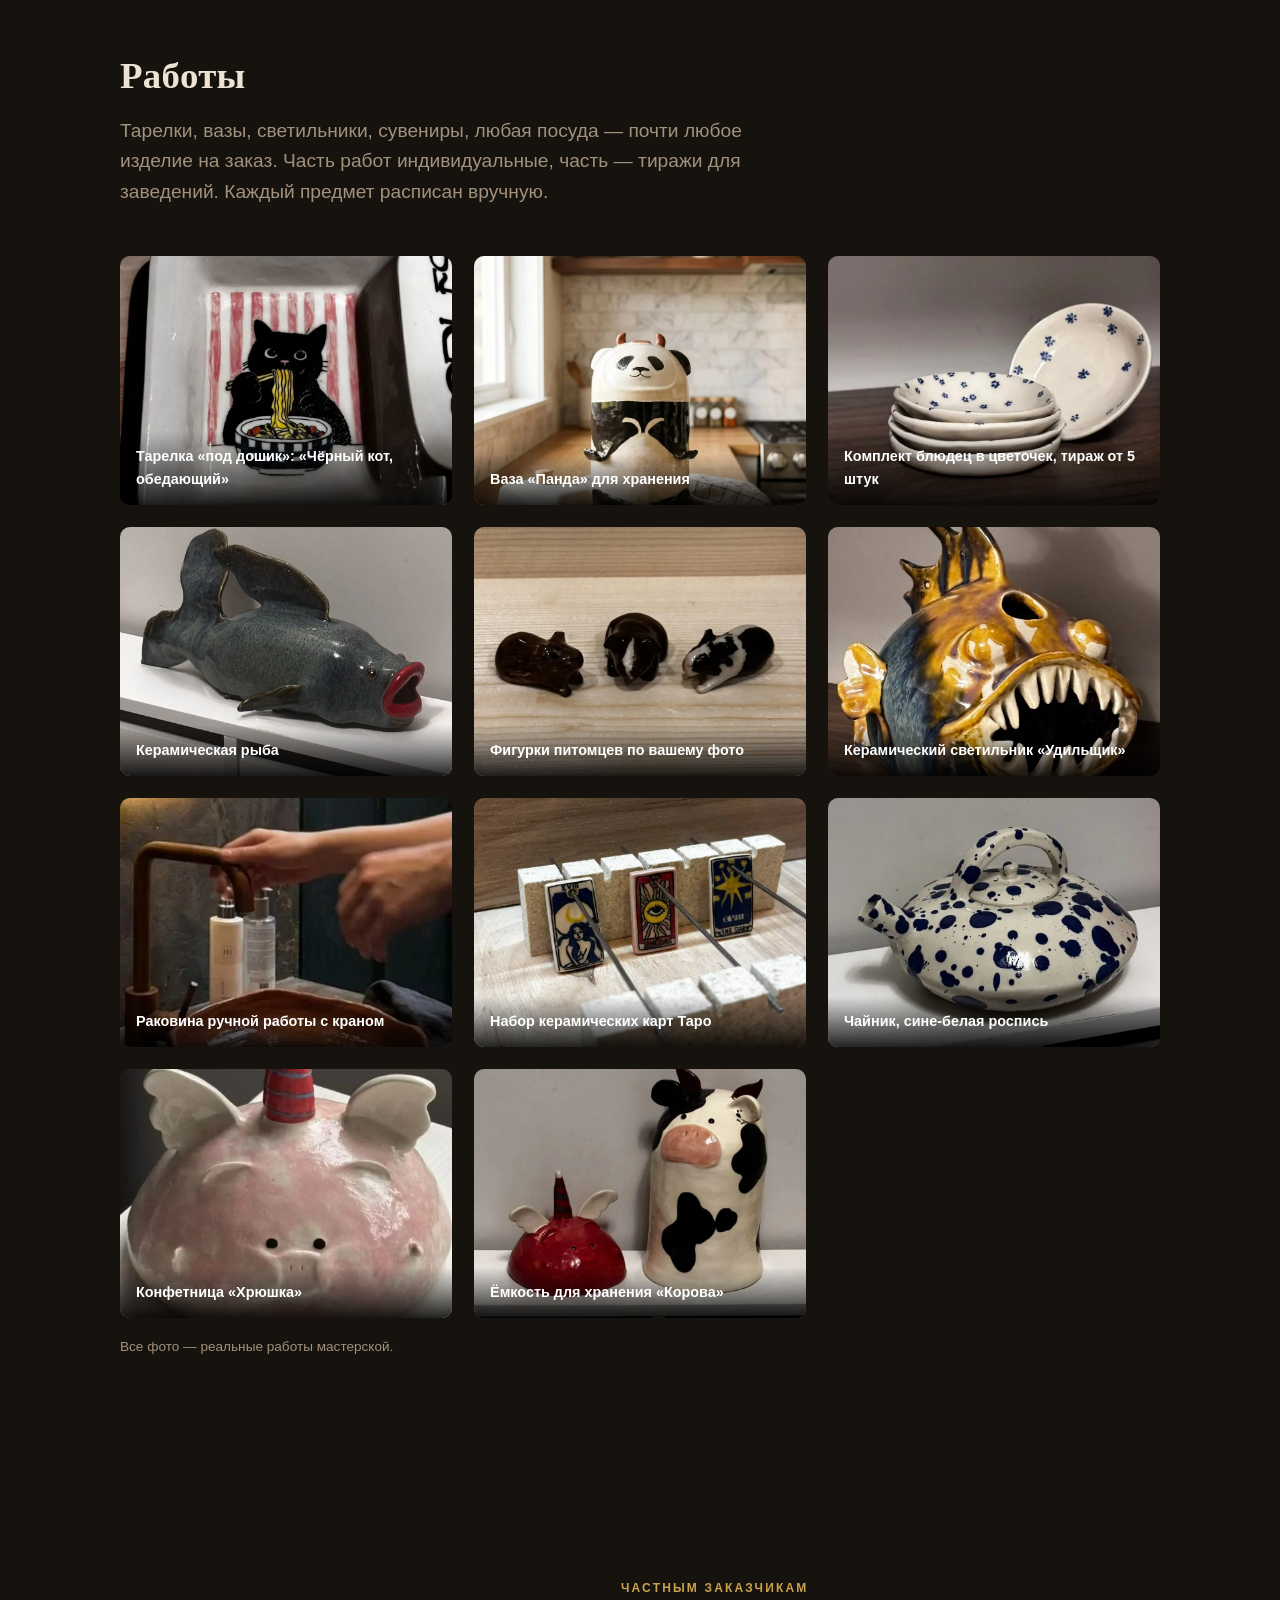
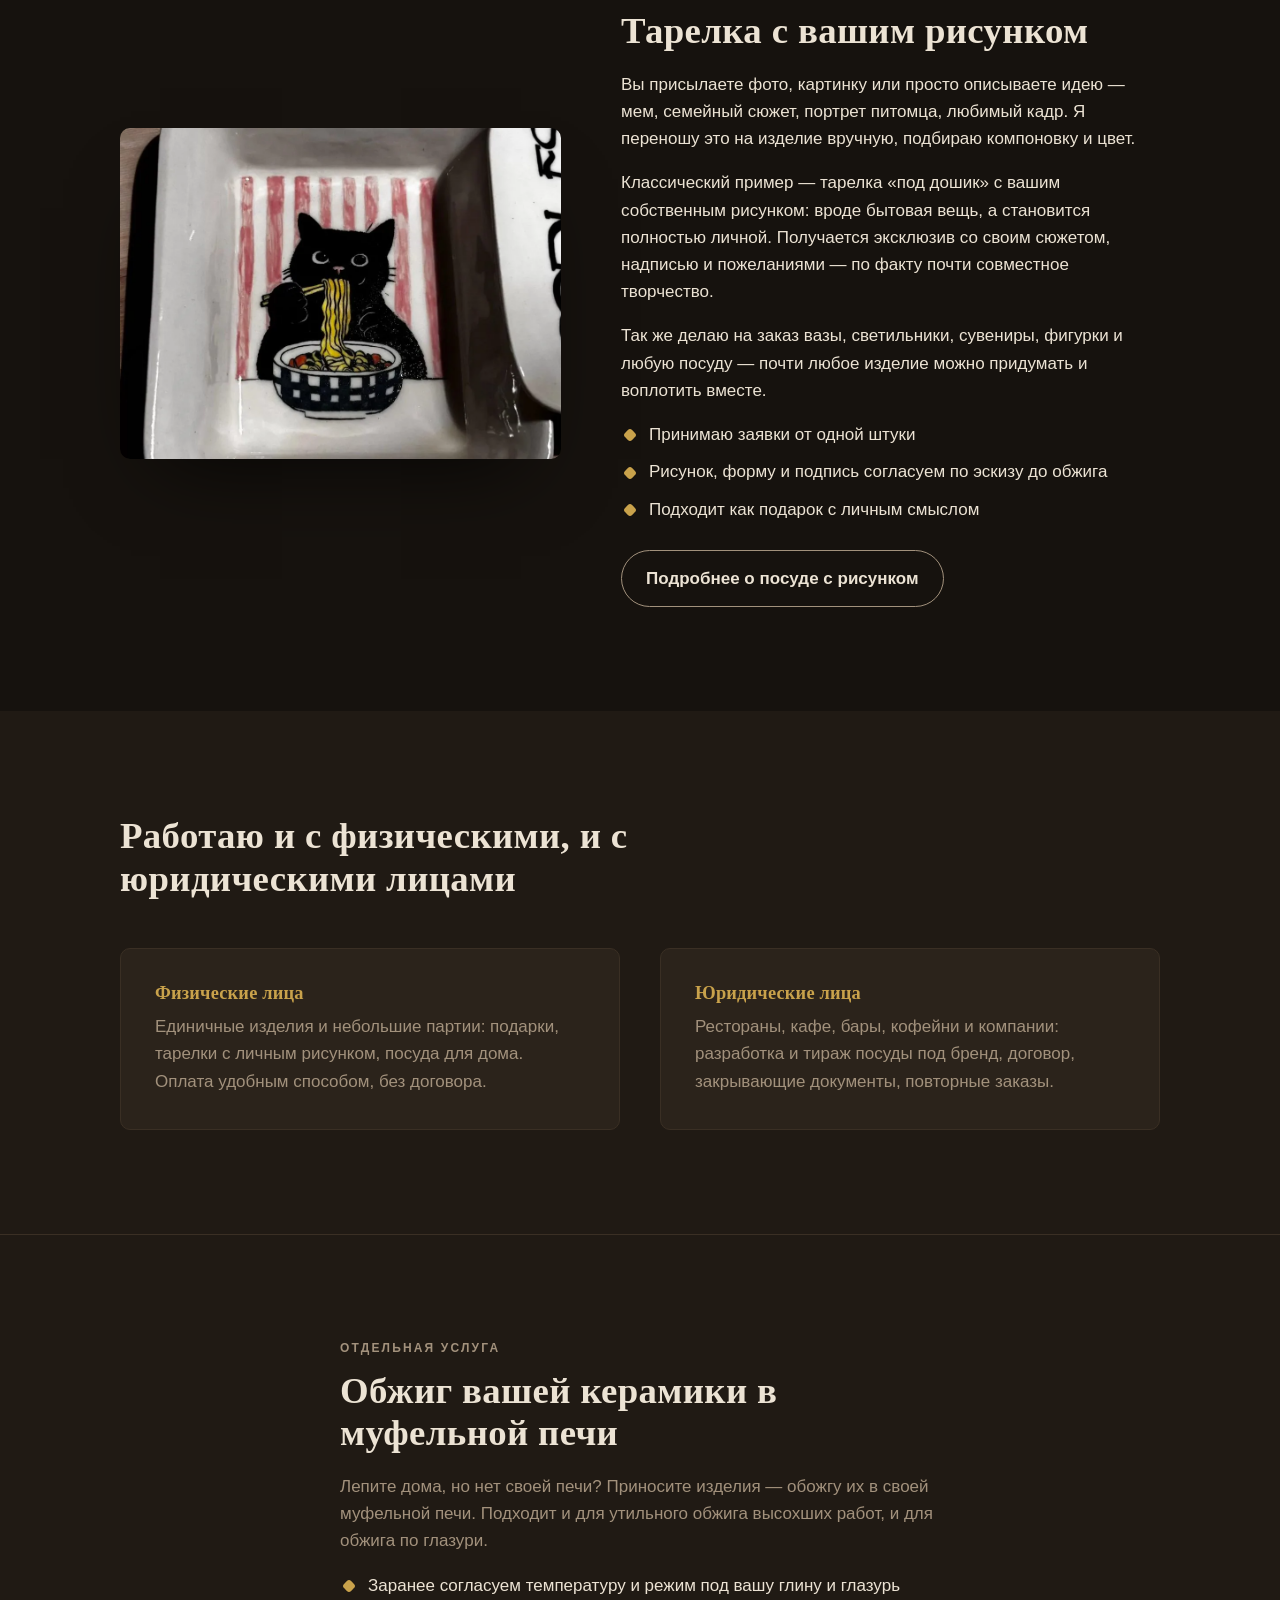
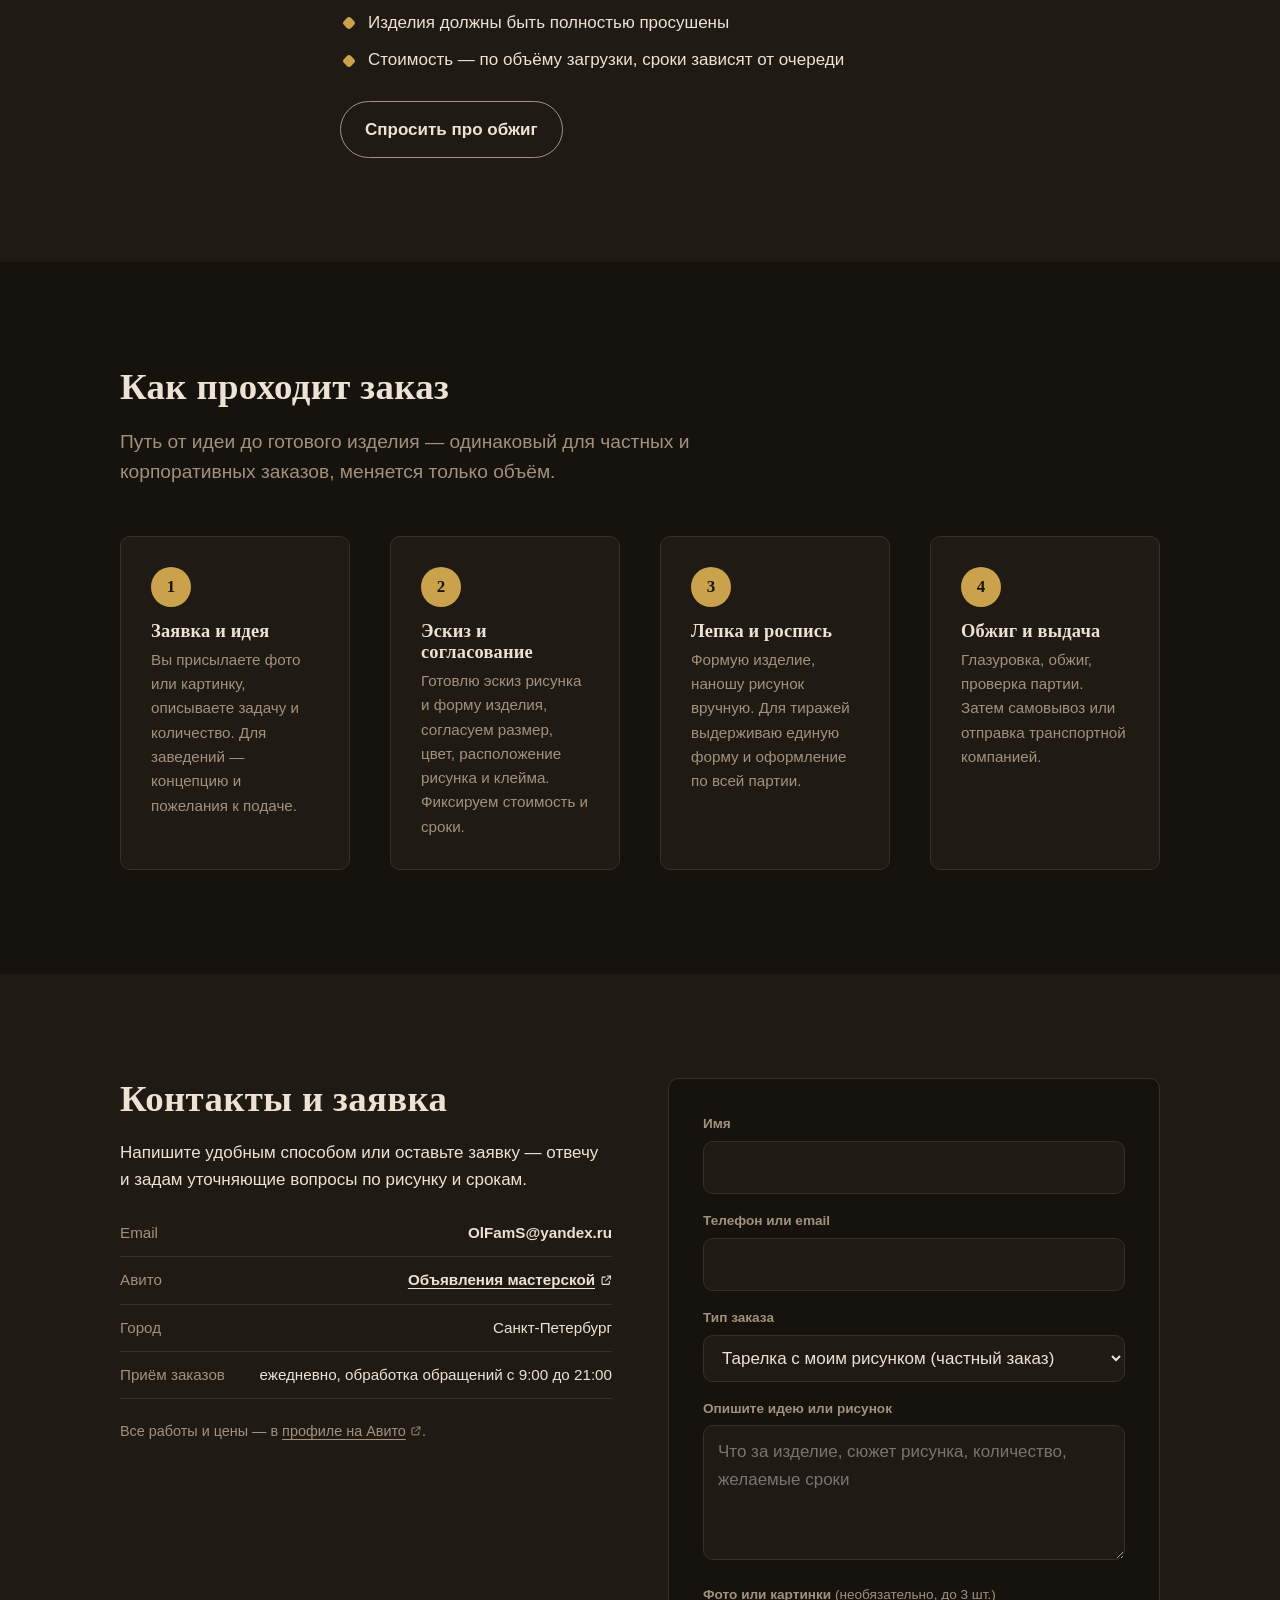
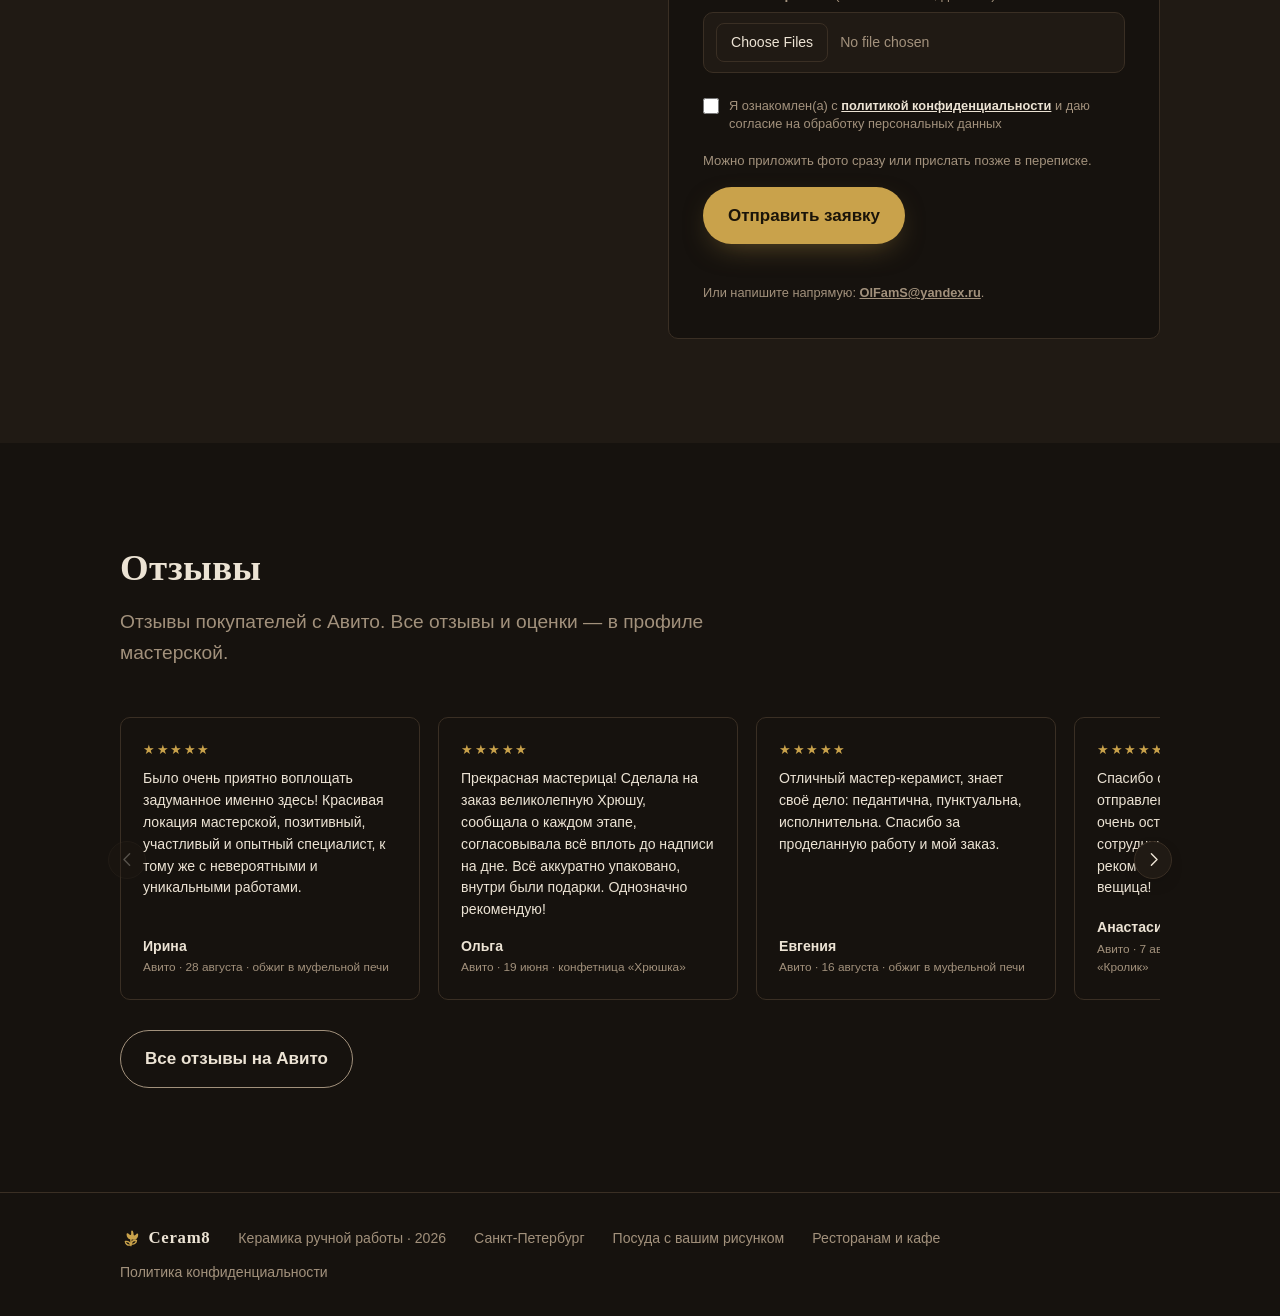
==== commit 5e0b202c: "Фото работ: из CSS-фонов в семантические <img> с alt, picture/webp, lazy-loading Раньше все фотограф" ====
--- a/index.html
+++ b/index.html
@@ -113,13 +113,11 @@
         <p class="hero__note">Работаю с частными заказчиками и с компаниями по договору.</p>
       </div>
       <div class="hero__media">
-        <figure class="photo-frame photo-frame--hero" style="--img:url('images/panda.jpg')">
-          <svg viewBox="0 0 220 220" class="photo-frame__ph" role="img" aria-label="Керамика ручной работы">
-            <circle cx="110" cy="110" r="100" class="ware__rim"/>
-            <circle cx="110" cy="110" r="68" class="ware__well"/>
-            <path d="M78 118c12 18 52 18 64 0" class="ware__brush"/>
-            <circle cx="110" cy="86" r="10" class="ware__dot"/>
-          </svg>
+        <figure class="photo-frame photo-frame--hero">
+          <picture>
+            <source srcset="images/panda.webp" type="image/webp">
+            <img class="photo-frame__img" src="images/panda.jpg" width="993" height="1162" alt="Керамическая ваза-контейнер в виде панды для хранения мелочей, ручная роспись" fetchpriority="high" decoding="async">
+          </picture>
         </figure>
       </div>
     </div>
@@ -133,17 +131,83 @@
         <p class="section__sub">Тарелки, вазы, светильники, сувениры, любая посуда — почти любое изделие на заказ. Часть работ индивидуальные, часть — тиражи для заведений. Каждый предмет расписан вручную.</p>
       </div>
       <div class="grid-gallery">
-        <figure class="tile tile--a" style="--img:url('images/kot-ramen.jpg')"><figcaption>Тарелка «под дошик»: «Чёрный кот, обедающий»</figcaption></figure>
-        <figure class="tile tile--b" style="--img:url('images/panda.jpg')"><figcaption>Ваза «Панда» для хранения</figcaption></figure>
-        <figure class="tile tile--c" style="--img:url('images/bludca-nabor.jpg')"><figcaption>Комплект блюдец в цветочек, тираж от 5 штук</figcaption></figure>
-        <figure class="tile tile--d" style="--img:url('images/ryba.jpg')"><figcaption>Керамическая рыба</figcaption></figure>
-        <figure class="tile tile--e" style="--img:url('images/pitomcy.jpg')"><figcaption>Фигурки питомцев по вашему фото</figcaption></figure>
-        <figure class="tile tile--k" style="--img:url('images/svetilnik.jpg')"><figcaption>Керамический светильник «Удильщик»</figcaption></figure>
-        <figure class="tile tile--f" style="--img:url('images/rakovina.jpg')"><figcaption>Раковина ручной работы с краном</figcaption></figure>
-        <figure class="tile tile--g" style="--img:url('images/taro.jpg')"><figcaption>Набор керамических карт Таро</figcaption></figure>
-        <figure class="tile tile--h" style="--img:url('images/chaynik.jpg')"><figcaption>Чайник, сине-белая роспись</figcaption></figure>
-        <figure class="tile tile--i" style="--img:url('images/hryushka.jpg')"><figcaption>Конфетница «Хрюшка»</figcaption></figure>
-        <figure class="tile tile--j" style="--img:url('images/korova.jpg')"><figcaption>Ёмкость для хранения «Корова»</figcaption></figure>
+        <figure class="tile tile--a">
+          <picture>
+            <source srcset="images/kot-ramen.webp" type="image/webp">
+            <img class="tile__img" src="images/kot-ramen.jpg" width="997" height="1135" alt="Керамическая тарелка ручной работы с росписью: чёрный кот с палочками ест лапшу из мисочки" loading="lazy" decoding="async">
+          </picture>
+          <figcaption>Тарелка «под дошик»: «Чёрный кот, обедающий»</figcaption>
+        </figure>
+        <figure class="tile tile--b">
+          <picture>
+            <source srcset="images/panda.webp" type="image/webp">
+            <img class="tile__img" src="images/panda.jpg" width="993" height="1162" alt="Керамическая ваза-контейнер в виде панды для хранения мелочей, ручная роспись" loading="lazy" decoding="async">
+          </picture>
+          <figcaption>Ваза «Панда» для хранения</figcaption>
+        </figure>
+        <figure class="tile tile--c">
+          <picture>
+            <source srcset="images/bludca-nabor.webp" type="image/webp">
+            <img class="tile__img" src="images/bludca-nabor.jpg" width="994" height="840" alt="Комплект керамических блюдец с цветочной росписью, изготовленный партией для заведения" loading="lazy" decoding="async">
+          </picture>
+          <figcaption>Комплект блюдец в цветочек, тираж от 5 штук</figcaption>
+        </figure>
+        <figure class="tile tile--d">
+          <picture>
+            <source srcset="images/ryba.webp" type="image/webp">
+            <img class="tile__img" src="images/ryba.jpg" width="1080" height="1440" alt="Керамическая скульптура рыбы ручной лепки с рельефной чешуёй" loading="lazy" decoding="async">
+          </picture>
+          <figcaption>Керамическая рыба</figcaption>
+        </figure>
+        <figure class="tile tile--e">
+          <picture>
+            <source srcset="images/pitomcy.webp" type="image/webp">
+            <img class="tile__img" src="images/pitomcy.jpg" width="990" height="877" alt="Керамические фигурки домашних питомцев, слепленные по фотографии заказчика" loading="lazy" decoding="async">
+          </picture>
+          <figcaption>Фигурки питомцев по вашему фото</figcaption>
+        </figure>
+        <figure class="tile tile--k">
+          <picture>
+            <source srcset="images/svetilnik.webp" type="image/webp">
+            <img class="tile__img" src="images/svetilnik.jpg" width="1027" height="1280" alt="Керамический настольный светильник в виде рыбы-удильщика со светящейся приманкой" loading="lazy" decoding="async">
+          </picture>
+          <figcaption>Керамический светильник «Удильщик»</figcaption>
+        </figure>
+        <figure class="tile tile--f">
+          <picture>
+            <source srcset="images/rakovina.webp" type="image/webp">
+            <img class="tile__img" src="images/rakovina.jpg" width="657" height="823" alt="Керамическая накладная раковина ручной работы со смесителем, встроенная в столешницу" loading="lazy" decoding="async">
+          </picture>
+          <figcaption>Раковина ручной работы с краном</figcaption>
+        </figure>
+        <figure class="tile tile--g">
+          <picture>
+            <source srcset="images/taro.webp" type="image/webp">
+            <img class="tile__img" src="images/taro.jpg" width="985" height="862" alt="Набор керамических карт Таро с рельефными рисунками и символами на каждой карте" loading="lazy" decoding="async">
+          </picture>
+          <figcaption>Набор керамических карт Таро</figcaption>
+        </figure>
+        <figure class="tile tile--h">
+          <picture>
+            <source srcset="images/chaynik.webp" type="image/webp">
+            <img class="tile__img" src="images/chaynik.jpg" width="987" height="811" alt="Керамический чайник с сине-белой цветочной росписью" loading="lazy" decoding="async">
+          </picture>
+          <figcaption>Чайник, сине-белая роспись</figcaption>
+        </figure>
+        <figure class="tile tile--i">
+          <picture>
+            <source srcset="images/hryushka.webp" type="image/webp">
+            <img class="tile__img" src="images/hryushka.jpg" width="991" height="1165" alt="Керамическая конфетница в виде поросёнка с крышкой для мелких сладостей" loading="lazy" decoding="async">
+          </picture>
+          <figcaption>Конфетница «Хрюшка»</figcaption>
+        </figure>
+        <figure class="tile tile--j">
+          <picture>
+            <source srcset="images/korova.webp" type="image/webp">
+            <img class="tile__img" src="images/korova.jpg" width="994" height="1050" alt="Керамическая ёмкость для хранения в виде коровы с крышкой" loading="lazy" decoding="async">
+          </picture>
+          <figcaption>Ёмкость для хранения «Корова»</figcaption>
+        </figure>
       </div>
       <p class="gallery__hint">Все фото — реальные работы мастерской.</p>
     </div>
@@ -153,13 +217,11 @@
   <section id="custom" class="section custom">
     <div class="wrap custom__inner">
       <div class="custom__media">
-        <figure class="photo-frame" style="--img:url('images/kot-ramen.jpg')">
-          <svg viewBox="0 0 220 220" class="photo-frame__ph" role="img" aria-label="Тарелка с рисунком заказчика">
-            <circle cx="110" cy="110" r="100" class="ware__rim"/>
-            <circle cx="110" cy="110" r="72" class="ware__well"/>
-            <path d="M78 92l14 40 12-26 10 30 16-44" class="ware__brush"/>
-            <path d="M74 138c16 14 56 14 72 0" class="ware__brush"/>
-          </svg>
+        <figure class="photo-frame">
+          <picture>
+            <source srcset="images/kot-ramen.webp" type="image/webp">
+            <img class="photo-frame__img" src="images/kot-ramen.jpg" width="997" height="1135" alt="Керамическая тарелка ручной работы с росписью: чёрный кот с палочками ест лапшу из мисочки" loading="lazy" decoding="async">
+          </picture>
         </figure>
       </div>
       <div class="custom__text">
@@ -209,15 +271,11 @@
         <a href="restoranam/" class="btn btn--ghost">Подробнее для ресторанов и кафе</a>
       </div>
       <div class="horeca__media">
-        <figure class="photo-frame" style="--img:url('images/bludca-nabor.jpg')">
-          <svg viewBox="0 0 260 200" class="photo-frame__ph" role="img" aria-label="Сет посуды">
-            <circle cx="70" cy="110" r="60" class="ware__rim"/>
-            <circle cx="70" cy="110" r="40" class="ware__well"/>
-            <circle cx="176" cy="96" r="44" class="ware__rim"/>
-            <circle cx="176" cy="96" r="28" class="ware__well"/>
-            <path d="M150 150h72" class="ware__brush"/>
-            <text x="176" y="102" class="ware__mark">C8</text>
-          </svg>
+        <figure class="photo-frame">
+          <picture>
+            <source srcset="images/bludca-nabor.webp" type="image/webp">
+            <img class="photo-frame__img" src="images/bludca-nabor.jpg" width="994" height="840" alt="Комплект керамических блюдец с цветочной росписью, изготовленный партией для заведения" loading="lazy" decoding="async">
+          </picture>
         </figure>
       </div>
     </div>
--- a/style.css
+++ b/style.css
@@ -173,27 +173,10 @@
 .hero__note { font-size: .9rem; color: var(--muted); margin: 0; }
 
 .hero__media { display: flex; justify-content: center; width: 100%; }
-.ware {
-  flex: none;
-  align-self: center;
-  width: min(88vw, 420px);
-  aspect-ratio: 1 / 1;
-  background: var(--surface);
-  border-radius: 50%;
-  padding: 6%;
-  box-shadow: 0 30px 60px -30px rgba(58,47,40,.45);
-}
-.ware--set { aspect-ratio: 13 / 10; border-radius: var(--radius); }
-.ware svg { display: block; width: 100%; height: auto; aspect-ratio: 1 / 1; overflow: visible; }
-.ware--set svg { aspect-ratio: 13 / 10; }
-.ware__rim { fill: var(--surface-2); stroke: var(--line); stroke-width: 2; }
-.ware__well { fill: var(--surface); stroke: var(--line); stroke-width: 1.5; }
-.ware__brush { fill: none; stroke: var(--accent); stroke-width: 6; stroke-linecap: round; stroke-linejoin: round; }
-.ware__dot { fill: var(--accent); }
-.ware__mark { fill: var(--accent); font-family: var(--font-head); font-size: 22px; text-anchor: middle; font-weight: 700; }
 
 /* ---------- Фото-рамка в блоках «Ваш рисунок» и «Ресторанам» ----------
-   Показывает фото из --img; пока фото нет — виден рисованный плейсхолдер. */
+   Рамка задаёт пропорции и скругление; внутри — настоящий <img> (через
+   <picture> с webp), растянутый на всю рамку через object-fit: cover. */
 .photo-frame {
   position: relative;
   width: 100%;
@@ -207,21 +190,13 @@
 }
 .photo-frame--wide { aspect-ratio: 13 / 10; }
 .photo-frame--hero { max-width: 460px; aspect-ratio: 4 / 5; }
-.photo-frame__ph {
+.photo-frame__img {
   position: absolute;
   inset: 0;
-  width: 70%;
-  height: 70%;
-  margin: auto;
-  overflow: visible;
-}
-.photo-frame::after {
-  content: "";
-  position: absolute;
-  inset: 0;
-  background-image: var(--img, none);
-  background-size: cover;
-  background-position: center;
+  display: block;
+  width: 100%;
+  height: 100%;
+  object-fit: cover;
 }
 
 /* ---------- Галерея ---------- */
@@ -240,12 +215,18 @@
   display: flex;
   align-items: flex-end;
   color: #fff;
-  background-image: var(--img, none);
-  background-size: cover;
-  background-position: center;
-}
-/* второй слой — глиняный градиент-плейсхолдер, виден пока нет фото
-   (добавьте на <figure> атрибут style="--img:url('images/1.jpg')") */
+}
+.tile__img {
+  position: absolute;
+  inset: 0;
+  z-index: 0;
+  display: block;
+  width: 100%;
+  height: 100%;
+  object-fit: cover;
+}
+/* второй слой — глиняный градиент под фото; подстраховка на случай,
+   если файл фото не загрузится (img не перекроет это z-index:-1 пятно) */
 .tile::before {
   content: "";
   position: absolute;
@@ -364,7 +345,6 @@
   border-radius: 3px;
   transform: rotate(45deg);
 }
-.ware--plate { background: var(--surface); }
 
 /* ---------- Физ / юр лица ---------- */
 .clients { background: var(--surface); }
@@ -653,107 +633,9 @@
 }
 
 /* ==========================================================================
-   КОНЦЕПЦИЯ 1 — ТЁПЛЫЙ МИНИМАЛИЗМ  (палитра по умолчанию, лёгкие уточнения)
-   ========================================================================== */
-[data-design="1"] {
-  --bg: #f5efe6;
-  --surface: #fdfaf5;
-  --surface-2: #efe4d4;
-  --text: #2f271f;
-  --muted: #5c4b3b;
-  --accent: #a25a2f;
-  --line: #e0d5c4;
-
-  /* Фактура на фоне всего сайта. Своё изображение — положите в images/ и
-     поправьте путь; убрать фактуру совсем — замените значение на none. */
-  --site-photo: url("images/texture.jpg");
-}
-[data-design="1"] .hero { padding-top: clamp(48px, 10vw, 110px); }
-[data-design="1"] .section__sub { max-width: 44ch; }
-
-/* Светлая фактура штукатурки на фоне всего сайта.
-   Закреплённый слой во всю ширину окна: не двигается при прокрутке, работает
-   на мобильных (в отличие от background-attachment: fixed), текст скользит поверх. */
-[data-design="1"] body::before {
-  content: "";
-  position: fixed;
-  inset: 0;
-  z-index: -1;
-  background:
-    linear-gradient(rgba(246,240,231,.88), rgba(246,240,231,.9)),
-    var(--site-photo) center center / cover no-repeat;
-}
-/* Панели, которые в этой концепции лежат на фактуре — делаем полупрозрачными,
-   чтобы она слегка просвечивала, а не обрывалась прямоугольником. */
-[data-design="1"] .clients,
-[data-design="1"] .contacts,
-[data-design="1"] .firing { background: rgba(251,247,241,.85); }
-[data-design="1"] .site-header { background: rgba(245,239,230,.92); }
-@supports (backdrop-filter: blur(6px)) or (-webkit-backdrop-filter: blur(6px)) {
-  [data-design="1"] .site-header {
-    background: rgba(245,239,230,.72);
-    -webkit-backdrop-filter: blur(6px);
-    backdrop-filter: blur(6px);
-  }
-}
-
-/* ==========================================================================
-   КОНЦЕПЦИЯ 2 — ЖУРНАЛЬНЫЙ / РЕДАКЦИОННЫЙ
-   Крупная типографика, жёсткие линии, асимметрия, почти без скруглений
-   ========================================================================== */
-[data-design="2"] {
-  --bg: #f2efe6;
-  --surface: #ffffff;
-  --surface-2: #e7e2d4;
-  --text: #141210;
-  --muted: #55503f;
-  --accent: #c6402a;
-  --accent-ink: #fff;
-  --line: #141210;
-  --radius: 0px;
-  --tile-radius: 0px;
-  --font-head: "Times New Roman", Georgia, serif;
-  --h1: clamp(2.6rem, 9vw, 5.4rem);
-  --h2: clamp(1.9rem, 5.5vw, 3.4rem);
-  --head-weight: 700;
-  --head-spacing: -0.02em;
-}
-[data-design="2"] body { font-size: 17px; }
-[data-design="2"] h1, [data-design="2"] h2 { line-height: 1.02; }
-[data-design="2"] .site-header { border-bottom-width: 2px; }
-[data-design="2"] .kicker { color: var(--text); border-top: 2px solid var(--text); padding-top: 8px; display: inline-block; }
-[data-design="2"] .section { border-top: 2px solid var(--text); }
-[data-design="2"] .hero { border-top: 0; }
-[data-design="2"] .section__head { max-width: 900px; }
-[data-design="2"] .btn { border-radius: 0; }
-[data-design="2"] .btn--primary { border-color: var(--text); }
-[data-design="2"] .btn--ghost { border-color: var(--text); }
-[data-design="2"] .ware { border-radius: 0; box-shadow: none; border: 2px solid var(--text); background: var(--surface); }
-[data-design="2"] .ware--set { border-radius: 0; }
-[data-design="2"] .photo-frame { border-radius: 0; box-shadow: none; border: 2px solid var(--text); }
-[data-design="2"] .ware__rim { fill: #f0eadd; stroke: var(--text); stroke-width: 2; }
-[data-design="2"] .ware__well { fill: #fff; stroke: var(--text); }
-[data-design="2"] .tile { border: 2px solid var(--text); }
-[data-design="2"] .clients__card,
-[data-design="2"] .step,
-[data-design="2"] .review,
-[data-design="2"] .form { border-width: 2px; border-radius: 0; }
-[data-design="2"] .step__num { border-radius: 0; }
-[data-design="2"] .ticks li::before { border-radius: 0; transform: none; }
-[data-design="2"] .contacts__list li { border-bottom-width: 2px; }
-
-/* асимметрия на широких экранах */
-@media (min-width: 1000px) {
-  [data-design="2"] .hero__inner { grid-template-columns: 1.4fr 0.6fr; }
-  [data-design="2"] .custom__inner { grid-template-columns: 1.35fr 0.65fr; }
-  [data-design="2"] .horeca__inner { grid-template-columns: 0.6fr 1.4fr; }
-  [data-design="2"] .section__head { padding-right: 20%; }
-  [data-design="2"] .grid-gallery > .tile--a { grid-column: span 2; grid-row: span 2; }
-  [data-design="2"] .grid-gallery > .tile--f { grid-column: span 2; }
-}
-
-/* ==========================================================================
-   КОНЦЕПЦИЯ 3 — ТЁМНЫЙ ПРЕМИУМ  (акцент на B2B / рестораны)
+   ОСНОВНАЯ (и единственная) КОНЦЕПЦИЯ — ТЁМНЫЙ ПРЕМИУМ (акцент на B2B / рестораны)
+   Изначально прорабатывались три концепции; эта выбрана и работает на сайте.
+   Код двух отклонённых вариантов — в concepts/rejected-designs.css.
    ========================================================================== */
 [data-design="3"] {
   --bg: #16120e;
@@ -791,13 +673,7 @@
   background-position: center;
   background-repeat: no-repeat;
 }
-[data-design="3"] .hero .ware { box-shadow: 0 40px 90px -30px rgba(0,0,0,.9); }
-
-[data-design="3"] .ware { box-shadow: 0 40px 80px -40px rgba(0,0,0,.8); background: var(--surface); }
 [data-design="3"] .photo-frame { box-shadow: 0 40px 80px -40px rgba(0,0,0,.8); }
-[data-design="3"] .ware__rim { fill: #2b231b; stroke: #4a3d2d; }
-[data-design="3"] .ware__well { fill: #221b14; stroke: #4a3d2d; }
-[data-design="3"] .ware__brush { stroke: var(--accent); }
 [data-design="3"] .btn--primary { box-shadow: 0 10px 30px -12px rgba(201,162,75,.5); }
 [data-design="3"] .btn--ghost { border-color: var(--muted); }
 [data-design="3"] .tile figcaption { background: linear-gradient(to top, rgba(0,0,0,.85), rgba(0,0,0,0)); }
